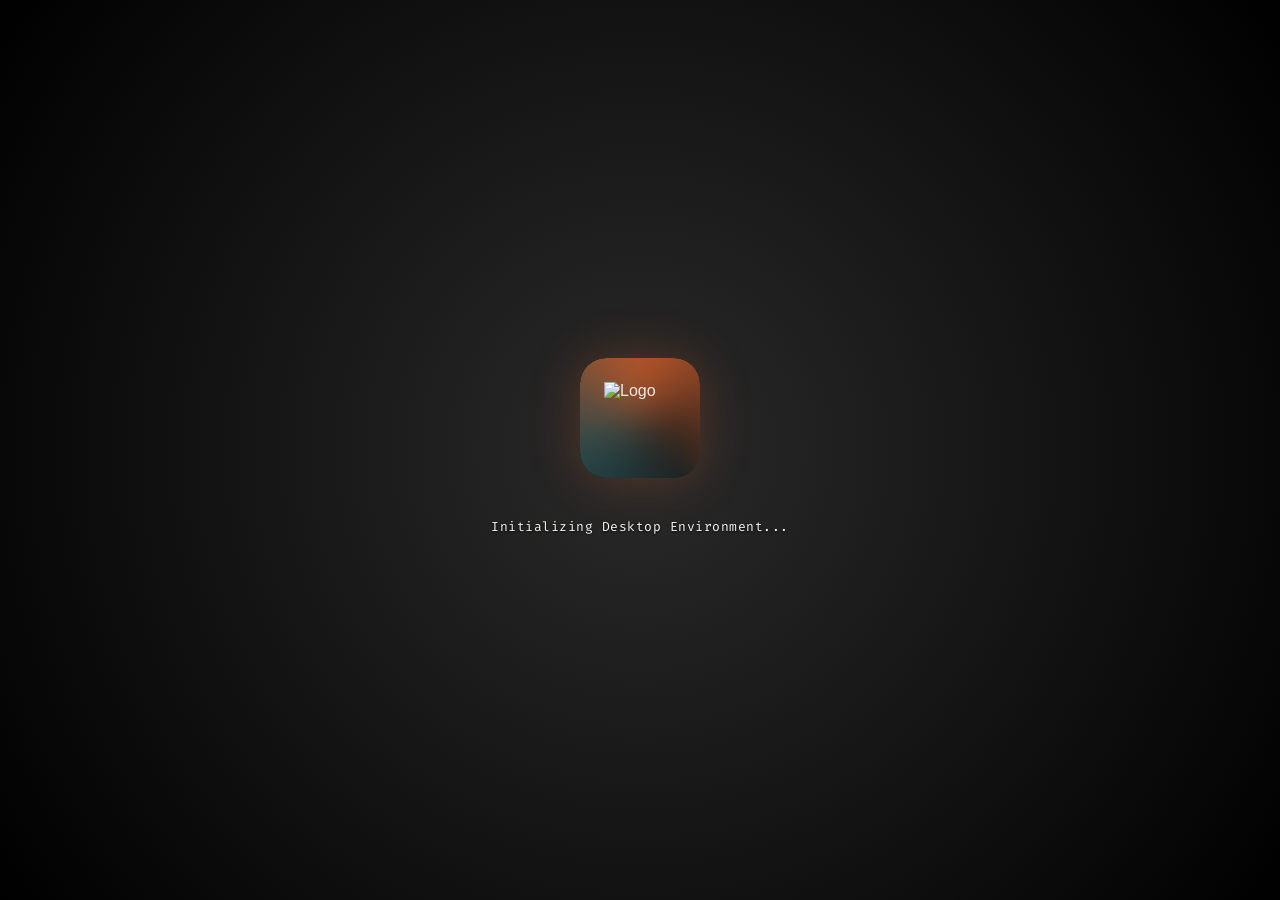
==== index.html @ 6ff17cf0 "Link all portfolio skills to Google searches" ====
<!DOCTYPE html>
<html lang="en">

<head>
  <meta charset="UTF-8" />
  <meta name="viewport" content="width=device-width, initial-scale=1.0" />
  <title>Anand Mohankumar - Portfolio</title>

  <link rel="icon" href="Favicon.png" type="image/png">

  <link rel="preconnect" href="https://fonts.googleapis.com">
  <link rel="preconnect" href="https://fonts.gstatic.com" crossorigin>
  <link href="https://fonts.googleapis.com/css2?family=Google+Sans:ital,wght@0,400;0,500;0,600;0,700;1,400&family=Fira+Code:wght@400&display=swap"
    rel="stylesheet">

  <link rel="stylesheet" href="styles.css?v=3603fc0bb992">
</head>

<body>
  <canvas id="webgl-bg"></canvas>
  <canvas id="career-bg"></canvas>
  <div class="boot-screen" id="bootScreen">
    <div class="boot-logo">
      <div class="boot-logo-inner">
        <img src="https://raw.githubusercontent.com/Anand-Mohankumar/Anand-Mohankumar/main/App%20Logo.png" alt="Logo" fetchpriority="high">
      </div>
    </div>
    <div class="loading-container">
      <div class="boot-text" id="bootText">
      </div>
    </div>
  </div>

  <div class="desktop">
    
    <div class="desktop-clock-widget" id="desktopClock">
      <div class="clock-time" id="clockTime">05:05</div>
      <div class="clock-ampm" id="clockAmPm">AM</div>
      <div class="clock-date" id="clockDate">Friday, July 31</div>
    </div>

    <div class="main-content">
      <div class="topbar">
        <div class="topbar-left">
          <div class="app-logo">
            <img src="https://raw.githubusercontent.com/Anand-Mohankumar/Anand-Mohankumar/main/App%20Logo.png"
              alt="Logo">
          </div>
          <div class="nav-tabs">
            <div class="nav-tab active" data-tab="home">
              <svg width="14" height="14" viewBox="0 0 24 24" fill="none" stroke="currentColor" stroke-width="2">
                <path d="M3 9l9-7 9 7v11a2 2 0 0 1-2 2H5a2 2 0 0 1-2-2z" />
              </svg>
            </div>
          </div>
          <div class="tabs-overflow-indicator" id="tabsOverflowIndicatorLeft" title="Scroll Left">
            <svg width="16" height="16" viewBox="0 0 24 24" fill="none" stroke="currentColor" stroke-width="2"
              stroke-linecap="round" stroke-linejoin="round">
              <polyline points="15 18 9 12 15 6"></polyline>
            </svg>
          </div>
          <div class="open-windows-tabs" id="openWindowsTabs"></div>
          <div class="tabs-overflow-indicator" id="tabsOverflowIndicator" title="More windows available">
            <svg width="16" height="16" viewBox="0 0 24 24" fill="none" stroke="currentColor" stroke-width="2"
              stroke-linecap="round" stroke-linejoin="round">
              <polyline points="9 18 15 12 9 6"></polyline>
            </svg>
          </div>
        </div>
        <div class="topbar-right system-icons">
          <!-- Wifi Icon (Lower Signal) -->
          <svg width="16" height="16" viewBox="0 0 24 24" fill="none" stroke="currentColor" stroke-width="2" stroke-linecap="round" stroke-linejoin="round">
            <path d="M5 12.55a11 11 0 0 1 14.08 0"></path>
            <!-- Dim outer arc for lower signal -->
            <path d="M1.42 9a16 16 0 0 1 21.16 0" stroke-opacity="0.3"></path>
            <path d="M8.53 16.11a6 6 0 0 1 6.95 0"></path>
            <line x1="12" y1="20" x2="12.01" y2="20"></line>
          </svg>
          <!-- Bluetooth Icon (Greyed Out) -->
          <svg width="13" height="13" viewBox="0 0 24 24" fill="none" stroke="currentColor" stroke-width="2" stroke-linecap="round" stroke-linejoin="round" style="opacity: 0.4;">
            <polyline points="6.5 6.5 17.5 17.5 12 23 12 1 17.5 6.5 6.5 17.5"></polyline>
          </svg>
          <!-- Volume Icon -->
          <svg width="16" height="16" viewBox="0 0 24 24" fill="none" stroke="currentColor" stroke-width="2" stroke-linecap="round" stroke-linejoin="round">
            <polygon points="11 5 6 9 2 9 2 15 6 15 11 19 11 5"></polygon>
            <path d="M15.54 8.46a5 5 0 0 1 0 7.07"></path>
            <path d="M19.07 4.93a10 10 0 0 1 0 14.14"></path>
          </svg>
          <!-- Battery Icon -->
          <svg width="16" height="16" viewBox="0 0 24 24" fill="none" stroke="currentColor" stroke-width="2" stroke-linecap="round" stroke-linejoin="round">
            <rect x="2" y="6" width="18" height="12" rx="2" ry="2"></rect>
            <line x1="23" y1="11" x2="23" y2="13"></line>
            <!-- Internal fill representing charge level -->
            <rect x="4" y="8" width="12" height="8" rx="1" fill="currentColor" stroke="none"></rect>
          </svg>
        </div>
      </div>

      <div class="content-area">
        <div class="window-card mobile-active" id="homeCard" style="display: none;">
          <div class="card-header">
            <div class="card-title">Home</div>
            <div class="card-controls">
              <button type="button" class="control-btn btn-minimize" title="Minimize">
                <svg width="10" height="2" viewBox="0 0 10 2" fill="none">
                  <rect width="10" height="2" rx="1" fill="currentColor" />
                </svg>
              </button>
              <button type="button" class="control-btn btn-maximize" title="Maximize">
                <svg width="10" height="10" viewBox="0 0 10 10" fill="none">
                  <rect x="0.5" y="0.5" width="9" height="9" rx="1.5" stroke="currentColor" stroke-width="1.5" />
                </svg>
              </button>
              <button type="button" class="control-btn btn-close" title="Close">
                <svg width="10" height="10" viewBox="0 0 10 10" fill="none">
                  <path d="M1 1L9 9M9 1L1 9" stroke="currentColor" stroke-width="1.5" stroke-linecap="round" />
                </svg>
              </button>
            </div>
          </div>
          <div class="card-content profile-section">
            <div class="profile-avatar">
              <div class="profile-avatar-frame">
                <!-- Interactive character (paper-cut portrait, layers in assets/avatar/). Layers share one
                     1254px canvas: head + SVG eyes, hair, shirt. Driven by initProfileCharacter() in
                     script.js; layout in styles.css (.avatar-*). The canvas is oversized inside the
                     circle so the face fills the frame. -->
                <div class="avatar-character" id="profileCharacter" role="img"
                  aria-label="Anand Mohankumar, illustrated portrait that follows the cursor">
                  <div class="avatar-stage" aria-hidden="true">
                    <div class="av-layer av-head">
                      <img src="assets/avatar/head-400.png" alt="" width="400" height="400" draggable="false" decoding="async" loading="lazy">
                      <!-- Eyes overlay: pupils translate for gaze, lids translate down to blink -->
                      <svg xmlns="http://www.w3.org/2000/svg" viewBox="0 0 1254 1254" class="av-eyes" aria-hidden="true">
                        <defs>
                          <path id="av-eyeL" d="M424 531 Q484 446 544 519 Q490 596 424 531 Z"/>
                          <path id="av-eyeR" d="M632 526 Q696 432 760 510 Q702 586 632 526 Z"/>
                          <clipPath id="av-clipL"><use href="#av-eyeL"/></clipPath>
                          <clipPath id="av-clipR"><use href="#av-eyeR"/></clipPath>
                        </defs>
                        <g class="av-eye">
                          <use href="#av-eyeL" class="av-sclera"/>
                          <g clip-path="url(#av-clipL)">
                            <g class="av-pupil">
                              <circle class="av-iris" cx="487" cy="527" r="29"/>
                              <circle class="av-pupil-dot" cx="487" cy="527" r="13"/>
                              <circle class="av-shine" cx="477" cy="517" r="5"/>
                            </g>
                            <g class="av-lid" data-h="84">
                              <path d="M400 392 H570 V470 Q486 494 400 470 Z"/>
                              <path class="av-lidline" d="M424 446 Q486 468 548 446"/>
                            </g>
                          </g>
                          <path class="av-lash" d="M430 528 Q484 452 540 517"/>
                        </g>
                        <g class="av-eye">
                          <use href="#av-eyeR" class="av-sclera"/>
                          <g clip-path="url(#av-clipR)">
                            <g class="av-pupil">
                              <circle class="av-iris" cx="700" cy="517" r="29"/>
                              <circle class="av-pupil-dot" cx="700" cy="517" r="13"/>
                              <circle class="av-shine" cx="690" cy="507" r="5"/>
                            </g>
                            <g class="av-lid" data-h="84">
                              <path d="M610 382 H790 V460 Q698 484 610 460 Z"/>
                              <path class="av-lidline" d="M636 436 Q698 458 764 436"/>
                            </g>
                          </g>
                          <path class="av-lash" d="M638 523 Q696 438 755 510"/>
                        </g>
                      </svg>
                    </div>
                    <div class="av-layer av-hair">
                      <img src="assets/avatar/hair-400.png" alt="" width="400" height="400" draggable="false" decoding="async" loading="lazy">
                    </div>
                    <div class="av-layer av-body">
                      <img src="assets/avatar/body-400.png" alt="" width="400" height="400" draggable="false" decoding="async" loading="lazy">
                    </div>
                  </div>
                </div>
              </div>
            </div>
            <div class="icon-group">
              <a href="mailto:anand.mohankumar@outlook.com" class="icon-circle glowing-btn hover-btn" target="_blank"
                rel="noopener noreferrer" style="--btn-glow-color: #C45A2A;" title="Email">
                <span class="inner-bg"></span>
                <span class="inner"></span>
                <span class="btn-text">
                  <svg width="12" height="12" viewBox="0 0 24 24" fill="currentColor">
                    <path
                      d="M0 3v18h24v-18h-24zm6.623 7.929l-4.623 5.712v-9.458l4.623 3.746zm-4.141-5.929h19.035l-9.517 7.713-9.518-7.713zm5.694 7.188l3.824 3.099 3.83-3.104 5.612 6.817h-18.779l5.513-6.812zm9.208-1.264l4.616-3.741v9.348l-4.616-5.607z" />
                  </svg>
                </span>
              </a>
              <a href="https://linkedin.com/in/anandmohankumar" class="icon-circle glowing-btn hover-btn"
                target="_blank" rel="noopener noreferrer" style="--btn-glow-color: #1F4F55;" title="LinkedIn">
                <span class="inner-bg"></span>
                <span class="inner"></span>
                <span class="btn-text">
                  <svg width="12" height="12" viewBox="0 0 24 24" fill="currentColor">
                    <path
                      d="M19 0h-14c-2.761 0-5 2.239-5 5v14c0 2.761 2.239 5 5 5h14c2.762 0 5-2.239 5-5v-14c0-2.761-2.238-5-5-5zm-11 19h-3v-11h3v11zm-1.5-12.268c-.966 0-1.75-.79-1.75-1.764s.784-1.764 1.75-1.764 1.75.79 1.75 1.764-.783 1.764-1.75 1.764zm13.5 12.268h-3v-5.604c0-3.368-4-3.113-4 0v5.604h-3v-11h3v1.765c1.396-2.586 7-2.777 7 2.476v6.759z" />
                  </svg>
                </span>
              </a>
              <a href="https://github.com/Anand-Mohankumar" class="icon-circle glowing-btn hover-btn" target="_blank"
                rel="noopener noreferrer" style="--btn-glow-color: #818a8f;" title="GitHub">
                <span class="inner-bg"></span>
                <span class="inner"></span>
                <span class="btn-text">
                  <svg width="12" height="12" viewBox="0 0 24 24" fill="currentColor">
                    <path
                      d="M12 0c-6.626 0-12 5.373-12 12 0 5.302 3.438 9.8 8.207 11.387.599.111.793-.261.793-.577v-2.234c-3.338.726-4.033-1.416-4.033-1.416-.546-1.387-1.333-1.756-1.333-1.756-1.089-.745.083-.729.083-.729 1.205.084 1.839 1.237 1.839 1.237 1.07 1.834 2.807 1.304 3.492.997.107-.775.418-1.305.762-1.604-2.665-.305-5.467-1.334-5.467-5.931 0-1.311.469-2.381 1.236-3.221-.124-.303-.535-1.524.117-3.176 0 0 1.008-.322 3.301 1.23.957-.266 1.983-.399 3.003-.404 1.02.005 2.047.138 3.006.404 2.291-1.552 3.297-1.23 3.297-1.23.653 1.653.242 2.874.118 3.176.77.84 1.235 1.911 1.235 3.221 0 4.609-2.807 5.624-5.479 5.921.43.372.823 1.102.823 2.222v3.293c0 .319.192.694.801.576 4.765-1.589 8.199-6.086 8.199-11.386 0-6.627-5.373-12-12-12z" />
                  </svg>
                </span>
              </a>
            </div>

            <div class="profile-name">Anand Mohankumar</div>
            <div class="profile-subtitle">RFx & AI Enablement Specialist</div>

            <div style="margin-bottom: 8px; display: flex; justify-content: center;">
              <a href="https://github.com/Anand-Mohankumar/Anand-Mohankumar/blob/main/Resume.pdf?raw=true"
                class="social-btn glowing-btn hover-btn" target="_blank" rel="noopener noreferrer"
                style="--btn-glow-color: #e62020; width: fit-content; padding: 9px 14px; font-size: 9.5px;">
                <span class="inner-bg"></span>
                <span class="inner"></span>
                <span class="btn-text">
                  <svg width="12" height="12" viewBox="0 0 24 24" fill="currentColor">
                    <path
                      d="M14 2H6c-1.1 0-1.99.9-1.99 2L4 20c0 1.1.89 2 1.99 2H18c1.1 0 2-.9 2-2V8l-6-6zm2 16H8v-2h8v2zm0-4H8v-2h8v2zm-3-5V3.5L18.5 9H13z" />
                  </svg>
                  Download Resume
                </span>
              </a>
            </div>
            <div class="profile-description">
              I work at the intersection of GRC, Customer Assurance, Security Operations, and Artificial Intelligence. My current work in Revenue Operations focuses on Customer Due Diligence, Security, Compliance and AI Enablement.
            </div>
            <div class="profile-description">
              Before moving fully into Revenue Operations, I worked in Information Security on SOC-aligned activities
              including phishing investigation, email forensics, EDR/XDR alert review, incident response support,
              incident reporting, security ratings remediation, and external attack surface coordination.
            </div>
            <div class="profile-description">
              I also support AI adoption and workflow automation within Revenue Operations — helping teams use AI
              tools, prompts, agents, and automation patterns to reduce repetitive work and improve assurance
              workflows.
            </div>
          </div>
        </div>

        <div class="window-card" id="projectsCard" style="display: none;">
          <div class="card-header">
            <div class="card-title">Projects</div>
            <div class="card-controls">
              <button type="button" class="control-btn btn-minimize" title="Minimize">
                <svg width="10" height="2" viewBox="0 0 10 2" fill="none">
                  <rect width="10" height="2" rx="1" fill="currentColor" />
                </svg>
              </button>
              <button type="button" class="control-btn btn-maximize" title="Maximize">
                <svg width="10" height="10" viewBox="0 0 10 10" fill="none">
                  <rect x="0.5" y="0.5" width="9" height="9" rx="1.5" stroke="currentColor" stroke-width="1.5" />
                </svg>
              </button>
              <button type="button" class="control-btn btn-close" title="Close">
                <svg width="10" height="10" viewBox="0 0 10 10" fill="none">
                  <path d="M1 1L9 9M9 1L1 9" stroke="currentColor" stroke-width="1.5" stroke-linecap="round" />
                </svg>
              </button>
            </div>
          </div>
          <div class="card-content">
            <div class="project-grid">
              <div class="project-item"
                onclick="window.open('https://www.credly.com/users/anandmohankumar/badges', '_blank')">
                <div class="project-icon">🏅</div>
                <div class="project-title">Certifications.html</div>
              </div>
              <div class="project-item" onclick="showView('resources')">
                <div class="project-icon">📚</div>
                <div class="project-title">Resources &<br>Knowledgebase</div>
              </div>
            </div>
          </div>
        </div>

        <div class="window-card" id="terminalCard" style="display: none;">
          <div class="card-header">
            <div class="card-title">Terminal</div>
            <div class="card-controls">
              <button type="button" class="control-btn btn-minimize" title="Minimize">
                <svg width="10" height="2" viewBox="0 0 10 2" fill="none">
                  <rect width="10" height="2" rx="1" fill="currentColor" />
                </svg>
              </button>
              <button type="button" class="control-btn btn-maximize" title="Maximize">
                <svg width="10" height="10" viewBox="0 0 10 10" fill="none">
                  <rect x="0.5" y="0.5" width="9" height="9" rx="1.5" stroke="currentColor" stroke-width="1.5" />
                </svg>
              </button>
              <button type="button" class="control-btn btn-close" title="Close">
                <svg width="10" height="10" viewBox="0 0 10 10" fill="none">
                  <path d="M1 1L9 9M9 1L1 9" stroke="currentColor" stroke-width="1.5" stroke-linecap="round" />
                </svg>
              </button>
            </div>
          </div>
          <div class="card-content">
            <div class="terminal-content" id="terminalOutput">
              <div class="terminal-line"><span class="terminal-prompt">anand@cyberamo:~$</span> whoami</div>
              <div class="terminal-line">RFx & AI Enablement Specialist | Customer Assurance | Security Operations Background</div>
              <div class="terminal-line"><span class="terminal-prompt">anand@cyberamo:~$</span> cat experience.txt</div>
              <div class="terminal-line">└─ Revenue Operations Specialist - RFx & AI Enablement</div>
              <div class="terminal-line">&nbsp;&nbsp;&nbsp;└─ Artificial Intelligence (AI), Agentic Workflows, MCP, Context Engineering, Vibe coding</div>
              <div class="terminal-line">└─ Revenue Operations Analyst</div>
              <div class="terminal-line">&nbsp;&nbsp;&nbsp;└─ RFx, Due Diligence, Regulatory Compliance, GRC</div>
              <div class="terminal-line">└─ Associate Engineer - Information Security - EQS Group</div>
              <div class="terminal-line">&nbsp;&nbsp;&nbsp;└─ 3+ years in SOC-aligned Security Operations</div>
              <div class="terminal-line">└─ Current focus: security questionnaires, customer due diligence, Trust Center workflows, LoopIO, SME coordination, and AI enablement</div>
              <div class="terminal-line"><span class="terminal-prompt">anand@cyberamo:~$</span> ls -la certifications/
              </div>
              <div class="terminal-line">├── ISC2 Certified in Cybersecurity (CC)</div>
              <div class="terminal-line">├── Cyber Threat Hunting Level 1</div>
              <div class="terminal-line">├── SOC Analyst Level 1</div>
              <div class="terminal-line">└── CCNA Routing & Switching</div>
              <div class="terminal-line"><span class="terminal-prompt">anand@cyberamo:~$</span> echo $INTERESTS</div>
              <div class="terminal-line">CTF | OSINT | Autonomous Agents</div>
              <div class="terminal-line" id="terminalInputLine">
                <span class="terminal-prompt">anand@cyberamo:~$</span>
                <input type="text" id="termInput" autocomplete="off" spellcheck="false" autofocus>
                <span class="terminal-cursor"></span>
              </div>
            </div>
          </div>
        </div>

        <div class="window-card" id="resourcesCard" style="display: none;">
          <div class="card-header">
            <div class="card-title">Resources and Knowledgebase</div>
            <div class="card-controls">
              <button type="button" class="control-btn btn-minimize" title="Minimize">
                <svg width="10" height="2" viewBox="0 0 10 2" fill="none">
                  <rect width="10" height="2" rx="1" fill="currentColor" />
                </svg>
              </button>
              <button type="button" class="control-btn btn-maximize" title="Maximize">
                <svg width="10" height="10" viewBox="0 0 10 10" fill="none">
                  <rect x="0.5" y="0.5" width="9" height="9" rx="1.5" stroke="currentColor" stroke-width="1.5" />
                </svg>
              </button>
              <button type="button" class="control-btn btn-close" title="Close">
                <svg width="10" height="10" viewBox="0 0 10 10" fill="none">
                  <path d="M1 1L9 9M9 1L1 9" stroke="currentColor" stroke-width="1.5" stroke-linecap="round" />
                </svg>
              </button>
            </div>
          </div>
          <div class="card-content">

            <div class="resource-hero-grid">
              <div class="resource-hero-card" onclick="showView('labs')">
                <div class="res-icon">🔬</div>
                <div class="res-title">Labs, Research & CTF</div>
                <div class="res-desc">
                  Explore Homelab setup guides, research reports, CTF walkthroughs, and curated educational resources.
                </div>
              </div>

              <div class="resource-hero-card" onclick="showView('ai')">
                <div class="res-icon">🧠</div>
                <div class="res-title">AI & Automation</div>
                <div class="res-desc">
                  Leverage agentic workflows and optimized prompts to automate tasks and enhance efficiency.
                </div>
              </div>

              <div class="resource-hero-card" onclick="showView('infographics')">
                <div class="res-icon">📊</div>
                <div class="res-title">Infographics</div>
                <div class="res-desc">
                  Simplify complex concepts into easy-to-understand visual graphics.
                </div>
              </div>
            </div>

            <div class="section-header">Latest Articles</div>

            <div class="article-list">
              <div class="article-item"
                onclick="window.open('https://cyberamo.work/labs-research-and-ctf/Labs/n8nZeroclaw/', '_blank')">
                <div class="art-thumb">🤖</div>
                <div class="art-info">
                  <div class="art-title">GCP n8n Deployment Guide</div>
                  <div class="art-meta">Nov 12, 2025 • labs-research-and-ctf/Labs/n8nZeroclaw</div>
                </div>
                <div class="art-arrow">→</div>
              </div>

              <div class="article-item"
                onclick="window.open('https://cyberamo.work/labs-research-and-ctf/lecture-notes/linux-fundamentals/', '_blank')">
                <div class="art-thumb">🐧</div>
                <div class="art-info">
                  <div class="art-title">Linux Fundamentals</div>
                  <div class="art-meta">Mar 03, 2023 • labs-research-and-ctf/lecture-notes/linux-fundamentals</div>
                </div>
                <div class="art-arrow">→</div>
              </div>

              <div class="article-item"
                onclick="window.open('https://cyberamo.work/labs-research-and-ctf/lecture-notes/networking-fundamentals/', '_blank')">
                <div class="art-thumb">📄</div>
                <div class="art-info">
                  <div class="art-title">Networking Fundamentals</div>
                  <div class="art-meta">Feb 14, 2023 • labs-research-and-ctf/lecture-notes/networking-fundamentals</div>
                </div>
                <div class="art-arrow">→</div>
              </div>

            </div>
          </div>
        </div>

        <div class="window-card" id="labsCard" style="display: none;">
          <div class="card-header">
            <div class="card-title">Labs, Research & CTF</div>
            <div class="card-controls">
              <button type="button" class="control-btn btn-minimize" title="Minimize">
                <svg width="10" height="2" viewBox="0 0 10 2" fill="none">
                  <rect width="10" height="2" rx="1" fill="currentColor" />
                </svg>
              </button>
              <button type="button" class="control-btn btn-maximize" title="Maximize">
                <svg width="10" height="10" viewBox="0 0 10 10" fill="none">
                  <rect x="0.5" y="0.5" width="9" height="9" rx="1.5" stroke="currentColor" stroke-width="1.5" />
                </svg>
              </button>
              <button type="button" class="control-btn btn-close" title="Close">
                <svg width="10" height="10" viewBox="0 0 10 10" fill="none">
                  <path d="M1 1L9 9M9 1L1 9" stroke="currentColor" stroke-width="1.5" stroke-linecap="round" />
                </svg>
              </button>
            </div>
          </div>
          <div class="card-content">
            <div class="resource-hero-grid">
              <div class="resource-hero-card" onclick="showView('labsContent')">
                <div class="res-icon">🧪</div>
                <div class="res-title">Labs</div>
                <div class="res-desc">
                  Hands-on technical learning
                </div>
              </div>

              <div class="resource-hero-card" onclick="glassDialog({ title: 'Coming Soon', message: 'The CTF section is under construction. Check back soon!' })">
                <div class="res-icon">🚩</div>
                <div class="res-title">CTF</div>
                <div class="res-desc">
                  Capture The Flag writeups and challenges.
                </div>
              </div>

              <div class="resource-hero-card" onclick="showView('lectureNotes')">
                <div class="res-icon">📓</div>
                <div class="res-title">Lecture Notes</div>
                <div class="res-desc">
                  Academic notes and research documentation.
                </div>
              </div>
            </div>

            <div class="section-header">Latest Articles</div>

            <div class="article-list">
              <div class="article-item"
                onclick="window.open('https://cyberamo.work/labs-research-and-ctf/Labs/n8nZeroclaw/', '_blank')">
                <div class="art-thumb">🤖</div>
                <div class="art-info">
                  <div class="art-title">GCP n8n Deployment Guide</div>
                  <div class="art-meta">Nov 12, 2025 • labs-research-and-ctf/Labs/n8nZeroclaw</div>
                </div>
                <div class="art-arrow">→</div>
              </div>
              <div class="article-item"
                onclick="window.open('https://cyberamo.work/labs-research-and-ctf/lecture-notes/linux-fundamentals/', '_blank')">
                <div class="art-thumb">🐧</div>
                <div class="art-info">
                  <div class="art-title">Linux Fundamentals</div>
                  <div class="art-meta">Mar 03, 2023 • labs-research-and-ctf/lecture-notes/linux-fundamentals</div>
                </div>
                <div class="art-arrow">→</div>
              </div>

              <div class="article-item"
                onclick="window.open('https://cyberamo.work/labs-research-and-ctf/lecture-notes/networking-fundamentals/', '_blank')">
                <div class="art-thumb">📄</div>
                <div class="art-info">
                  <div class="art-title">Networking Fundamentals</div>
                  <div class="art-meta">Feb 14, 2023 • labs-research-and-ctf/lecture-notes/networking-fundamentals</div>
                </div>
                <div class="art-arrow">→</div>
              </div>
            </div>
          </div>
        </div>

        <div class="window-card" id="labsContentCard" style="display: none;">
          <div class="card-header">
            <div class="card-title">Labs</div>
            <div class="card-controls">
              <button type="button" class="control-btn btn-minimize" title="Minimize">
                <svg width="10" height="2" viewBox="0 0 10 2" fill="none">
                  <rect width="10" height="2" rx="1" fill="currentColor" />
                </svg>
              </button>
              <button type="button" class="control-btn btn-maximize" title="Maximize">
                <svg width="10" height="10" viewBox="0 0 10 10" fill="none">
                  <rect x="0.5" y="0.5" width="9" height="9" rx="1.5" stroke="currentColor" stroke-width="1.5" />
                </svg>
              </button>
              <button type="button" class="control-btn btn-close" title="Close">
                <svg width="10" height="10" viewBox="0 0 10 10" fill="none">
                  <path d="M1 1L9 9M9 1L1 9" stroke="currentColor" stroke-width="1.5" stroke-linecap="round" />
                </svg>
              </button>
            </div>
          </div>
          <div class="card-content">
            <div class="resource-hero-grid" style="grid-template-columns: repeat(2, 1fr);">
              <div class="resource-hero-card"
                onclick="window.open('https://cyberamo.work/labs-research-and-ctf/Labs/n8nZeroclaw/', '_blank')">
                <div class="res-icon">🤖</div>
                <div class="res-title">GCP n8n Deployment Guide</div>
                <div class="res-desc">
                  A comprehensive guide to deploying n8n on Google Cloud Platform.
                </div>
              </div>
            </div>

            <div class="section-header">Latest Articles</div>

            <div class="article-list">
              <div class="article-item"
                onclick="window.open('https://cyberamo.work/labs-research-and-ctf/Labs/n8nZeroclaw/', '_blank')">
                <div class="art-thumb">🤖</div>
                <div class="art-info">
                  <div class="art-title">GCP n8n Deployment Guide</div>
                  <div class="art-meta">Nov 12, 2025 • labs-research-and-ctf/Labs/n8nZeroclaw</div>
                </div>
                <div class="art-arrow">→</div>
              </div>
              <div class="article-item"
                onclick="window.open('https://cyberamo.work/labs-research-and-ctf/lecture-notes/linux-fundamentals/', '_blank')">
                <div class="art-thumb">🐧</div>
                <div class="art-info">
                  <div class="art-title">Linux Fundamentals</div>
                  <div class="art-meta">Mar 03, 2023 • labs-research-and-ctf/lecture-notes/linux-fundamentals</div>
                </div>
                <div class="art-arrow">→</div>
              </div>

              <div class="article-item"
                onclick="window.open('https://cyberamo.work/labs-research-and-ctf/lecture-notes/networking-fundamentals/', '_blank')">
                <div class="art-thumb">📄</div>
                <div class="art-info">
                  <div class="art-title">Networking Fundamentals</div>
                  <div class="art-meta">Feb 14, 2023 • labs-research-and-ctf/lecture-notes/networking-fundamentals</div>
                </div>
                <div class="art-arrow">→</div>
              </div>
            </div>
          </div>
        </div>

        <div class="window-card" id="lectureNotesCard" style="display: none;">
          <div class="card-header">
            <div class="card-title">Lecture Notes</div>
            <div class="card-controls">
              <button type="button" class="control-btn btn-minimize" title="Minimize">
                <svg width="10" height="2" viewBox="0 0 10 2" fill="none">
                  <rect width="10" height="2" rx="1" fill="currentColor" />
                </svg>
              </button>
              <button type="button" class="control-btn btn-maximize" title="Maximize">
                <svg width="10" height="10" viewBox="0 0 10 10" fill="none">
                  <rect x="0.5" y="0.5" width="9" height="9" rx="1.5" stroke="currentColor" stroke-width="1.5" />
                </svg>
              </button>
              <button type="button" class="control-btn btn-close" title="Close">
                <svg width="10" height="10" viewBox="0 0 10 10" fill="none">
                  <path d="M1 1L9 9M9 1L1 9" stroke="currentColor" stroke-width="1.5" stroke-linecap="round" />
                </svg>
              </button>
            </div>
          </div>
          <div class="card-content">
            <div class="resource-hero-grid" style="grid-template-columns: repeat(2, 1fr);">
              <div class="resource-hero-card"
                onclick="window.open('https://cyberamo.work/labs-research-and-ctf/lecture-notes/networking-fundamentals/', '_blank')">
                <div class="res-icon">📡</div>
                <div class="res-title">Networking Fundamentals</div>
                <div class="res-desc">
                  Core concepts of computer networking and protocols.
                </div>
              </div>

              <div class="resource-hero-card"
                onclick="window.open('https://cyberamo.work/labs-research-and-ctf/lecture-notes/linux-fundamentals/', '_blank')">
                <div class="res-icon">🐧</div>
                <div class="res-title">Linux Fundamentals</div>
                <div class="res-desc">
                  Essential Linux command line and system administration.
                </div>
              </div>
            </div>

            <div class="section-header">Latest Articles</div>

            <div class="article-list">
              <div class="article-item"
                onclick="window.open('https://cyberamo.work/labs-research-and-ctf/Labs/n8nZeroclaw/', '_blank')">
                <div class="art-thumb">🤖</div>
                <div class="art-info">
                  <div class="art-title">GCP n8n Deployment Guide</div>
                  <div class="art-meta">Nov 12, 2025 • labs-research-and-ctf/Labs/n8nZeroclaw</div>
                </div>
                <div class="art-arrow">→</div>
              </div>
              <div class="article-item"
                onclick="window.open('https://cyberamo.work/labs-research-and-ctf/lecture-notes/linux-fundamentals/', '_blank')">
                <div class="art-thumb">🐧</div>
                <div class="art-info">
                  <div class="art-title">Linux Fundamentals</div>
                  <div class="art-meta">Mar 03, 2023 • labs-research-and-ctf/lecture-notes/linux-fundamentals</div>
                </div>
                <div class="art-arrow">→</div>
              </div>

              <div class="article-item"
                onclick="window.open('https://cyberamo.work/labs-research-and-ctf/lecture-notes/networking-fundamentals/', '_blank')">
                <div class="art-thumb">📄</div>
                <div class="art-info">
                  <div class="art-title">Networking Fundamentals</div>
                  <div class="art-meta">Feb 14, 2023 • labs-research-and-ctf/lecture-notes/networking-fundamentals</div>
                </div>
                <div class="art-arrow">→</div>
              </div>
            </div>
          </div>
        </div>

        <div class="window-card" id="aiCard" style="display: none;">
          <div class="card-header">
            <div class="card-title">AI & Automation</div>
            <div class="card-controls">
              <button type="button" class="control-btn btn-minimize" title="Minimize">
                <svg width="10" height="2" viewBox="0 0 10 2" fill="none">
                  <rect width="10" height="2" rx="1" fill="currentColor" />
                </svg>
              </button>
              <button type="button" class="control-btn btn-maximize" title="Maximize">
                <svg width="10" height="10" viewBox="0 0 10 10" fill="none">
                  <rect x="0.5" y="0.5" width="9" height="9" rx="1.5" stroke="currentColor" stroke-width="1.5" />
                </svg>
              </button>
              <button type="button" class="control-btn btn-close" title="Close">
                <svg width="10" height="10" viewBox="0 0 10 10" fill="none">
                  <path d="M1 1L9 9M9 1L1 9" stroke="currentColor" stroke-width="1.5" stroke-linecap="round" />
                </svg>
              </button>
            </div>
          </div>
          <div class="card-content">
            <div class="resource-hero-grid" style="grid-template-columns: repeat(2, 1fr);">
              <div class="resource-hero-card" onclick="glassDialog({ title: 'Coming Soon', message: 'n8n workflows are under construction. Check back soon!' })">
                <div class="res-icon">🤖</div>
                <div class="res-title">N8N Workflows</div>
                <div class="res-desc">
                  Custom N8N workflows
                </div>
              </div>

              <div class="resource-hero-card" onclick="showView('aiPrompts')">
                <div class="res-icon">💬</div>
                <div class="res-title">Prompts</div>
                <div class="res-desc">
                  Prompts created using best practices in AI prompt engineering
                </div>
              </div>
            </div>

            <div class="section-header">Latest Articles</div>

            <div class="article-list">
              <div class="article-item"
                onclick="window.open('https://cyberamo.work/labs-research-and-ctf/Labs/n8nZeroclaw/', '_blank')">
                <div class="art-thumb">🤖</div>
                <div class="art-info">
                  <div class="art-title">GCP n8n Deployment Guide</div>
                  <div class="art-meta">Nov 12, 2025 • labs-research-and-ctf/Labs/n8nZeroclaw</div>
                </div>
                <div class="art-arrow">→</div>
              </div>
              <div class="article-item"
                onclick="window.open('https://cyberamo.work/labs-research-and-ctf/lecture-notes/linux-fundamentals/', '_blank')">
                <div class="art-thumb">🐧</div>
                <div class="art-info">
                  <div class="art-title">Linux Fundamentals</div>
                  <div class="art-meta">Mar 03, 2023 • labs-research-and-ctf/lecture-notes/linux-fundamentals</div>
                </div>
                <div class="art-arrow">→</div>
              </div>

              <div class="article-item"
                onclick="window.open('https://cyberamo.work/labs-research-and-ctf/lecture-notes/networking-fundamentals/', '_blank')">
                <div class="art-thumb">📄</div>
                <div class="art-info">
                  <div class="art-title">Networking Fundamentals</div>
                  <div class="art-meta">Feb 14, 2023 • labs-research-and-ctf/lecture-notes/networking-fundamentals</div>
                </div>
                <div class="art-arrow">→</div>
              </div>
            </div>
          </div>
        </div>

        <div class="window-card" id="aiPromptsCard" style="display: none;">
          <div class="card-header">
            <div class="card-title">Prompts</div>
            <div class="card-controls">
              <button type="button" class="control-btn btn-minimize" title="Minimize">
                <svg width="10" height="2" viewBox="0 0 10 2" fill="none">
                  <rect width="10" height="2" rx="1" fill="currentColor" />
                </svg>
              </button>
              <button type="button" class="control-btn btn-maximize" title="Maximize">
                <svg width="10" height="10" viewBox="0 0 10 10" fill="none">
                  <rect x="0.5" y="0.5" width="9" height="9" rx="1.5" stroke="currentColor" stroke-width="1.5" />
                </svg>
              </button>
              <button type="button" class="control-btn btn-close" title="Close">
                <svg width="10" height="10" viewBox="0 0 10 10" fill="none">
                  <path d="M1 1L9 9M9 1L1 9" stroke="currentColor" stroke-width="1.5" stroke-linecap="round" />
                </svg>
              </button>
            </div>
          </div>
          <div class="card-content">
            <div class="info-banner">
              ℹ️ Select a category to view the prompts inside.
            </div>

            <div class="resource-hero-grid" style="grid-template-columns: repeat(1, 1fr);">
              <div class="resource-hero-card" onclick="showView('aiImageGenPrompts')">
                <div class="res-icon">🖼️</div>
                <div class="res-title">Image Generation Prompts</div>
              </div>
            </div>
          </div>
        </div>

        <div class="window-card" id="aiImageGenPromptsCard" style="display: none;">
          <div class="card-header">
            <div class="card-title">Image Generation Prompts</div>
            <div class="card-controls">
              <button type="button" class="control-btn btn-minimize" title="Minimize">
                <svg width="10" height="2" viewBox="0 0 10 2" fill="none">
                  <rect width="10" height="2" rx="1" fill="currentColor" />
                </svg>
              </button>
              <button type="button" class="control-btn btn-maximize" title="Maximize">
                <svg width="10" height="10" viewBox="0 0 10 10" fill="none">
                  <rect x="0.5" y="0.5" width="9" height="9" rx="1.5" stroke="currentColor" stroke-width="1.5" />
                </svg>
              </button>
              <button type="button" class="control-btn btn-close" title="Close">
                <svg width="10" height="10" viewBox="0 0 10 10" fill="none">
                  <path d="M1 1L9 9M9 1L1 9" stroke="currentColor" stroke-width="1.5" stroke-linecap="round" />
                </svg>
              </button>
            </div>
          </div>
          <div class="card-content">
            <div class="prompt-showcase">
              <div class="prompt-image-container">
                <img src="ai-and-automation/prompts/Image Generation/Ride Stats/After.png" alt="Generated Image" class="prompt-image" width="543" height="724" loading="lazy" decoding="async">
                <div class="prompt-overlay">
                  <div class="prompt-text" id="imgGenPrompt1">Use the provided biker photo as the ONLY human subject. Maintain identity, face, skin tone, hair, riding gear, helmet, gloves, boots, body proportions and pose EXACTLY. Do NOT beautify, stylize, or alter the biker in any way. Combine the biker photo with the provided Whelsafar ride stats screenshot into a single cinematic composition. Read all visible ride data directly from the Wheelsafar screenshot and reproduce the values EXACTLY as shown. Do not modify, reinterpret, approximate, or redesign any numbers, labels, route shapes, icons, or branding elements. The real Wheelsafar stats Ul with the EXACT numbers and formatting from the screenshot must appear clearly embedded onto the 3D ground beneath the biker, naturally integrated into the asphalt perspective. The stats should feel physically painted, illuminated, or projected onto the road surface with realistic depth, reflections, texture interaction, and environmental lighting. Do NOT make the Ul float in the air. Extract the Wheelsafar route map from the screenshot and project it onto the ground in realistic 3D perspective: location Kochi to Trivandrum to Nagercoil to Tirunelveli to Thoothukudi to Dhanushkodi distance 624km average speed 90 bike name Honda CB300R The route must form the main glowing road path beneath and ahead of the biker. The same route must also extend around the biker on the ground, subtly framing the rider composition. The route must feel physically embedded into the asphalt with realistic perspective distortion, edge glow, depth, and light spill. Never make the route holographic or floating. The route glow colour must match the Wheels afar yellow theme exactly - vibrant golden yellow with cinematic contrast Dont change the background or anything from the photo, just embed the stats as instructed..</div>
                  <button class="social-btn glowing-btn hover-btn" onclick="copyPromptText('imgGenPrompt1', this)" style="--btn-glow-color: #C45A2A; width: fit-content; padding: 12px 20px; font-family: inherit; cursor: pointer; border: none; outline: none; background: transparent;">
                    <span class="inner-bg"></span>
                    <span class="inner"></span>
                    <span class="btn-text" style="display: flex; gap: 8px; align-items: center;">
                      <svg width="16" height="16" viewBox="0 0 24 24" fill="none" stroke="currentColor" stroke-width="2"><rect x="9" y="9" width="13" height="13" rx="2" ry="2"></rect><path d="M5 15H4a2 2 0 0 1-2-2V4a2 2 0 0 1 2-2h9a2 2 0 0 1 2 2v1"></path></svg>
                      <span>Copy Prompt</span>
                    </span>
                  </button>
                </div>
              </div>
            </div>
          </div>
        </div>

        <div class="window-card" id="infographicsCard" style="display: none;">
          <div class="card-header">
            <div class="card-title">Infographics</div>
            <div class="card-controls">
              <button type="button" class="control-btn btn-minimize" title="Minimize">
                <svg width="10" height="2" viewBox="0 0 10 2" fill="none">
                  <rect width="10" height="2" rx="1" fill="currentColor" />
                </svg>
              </button>
              <button type="button" class="control-btn btn-maximize" title="Maximize">
                <svg width="10" height="10" viewBox="0 0 10 10" fill="none">
                  <rect x="0.5" y="0.5" width="9" height="9" rx="1.5" stroke="currentColor" stroke-width="1.5" />
                </svg>
              </button>
              <button type="button" class="control-btn btn-close" title="Close">
                <svg width="10" height="10" viewBox="0 0 10 10" fill="none">
                  <path d="M1 1L9 9M9 1L1 9" stroke="currentColor" stroke-width="1.5" stroke-linecap="round" />
                </svg>
              </button>
            </div>
          </div>
          <div class="card-content">

            <div class="info-banner">
              ℹ️ Select a folder to view the infographics inside.
            </div>

            <div class="resource-hero-grid" style="grid-template-columns: repeat(1, 1fr);">
              <div class="resource-hero-card" onclick="showView('aiInfographics')">
                <div class="res-icon">📂</div>
                <div class="res-title">AI</div>
                <div class="res-desc">
                  AI fundamentals, advanced concepts, prompting guides, and roadmaps.
                </div>
              </div>
            </div>

            <div class="section-header">Latest Articles</div>

            <div class="article-list">
              <div class="article-item"
                onclick="window.open('https://cyberamo.work/labs-research-and-ctf/Labs/n8nZeroclaw/', '_blank')">
                <div class="art-thumb">🤖</div>
                <div class="art-info">
                  <div class="art-title">GCP n8n Deployment Guide</div>
                  <div class="art-meta">Nov 12, 2025 • labs-research-and-ctf/Labs/n8nZeroclaw</div>
                </div>
                <div class="art-arrow">→</div>
              </div>
              <div class="article-item"
                onclick="window.open('https://cyberamo.work/labs-research-and-ctf/lecture-notes/linux-fundamentals/', '_blank')">
                <div class="art-thumb">🐧</div>
                <div class="art-info">
                  <div class="art-title">Linux Fundamentals</div>
                  <div class="art-meta">Mar 03, 2023 • labs-research-and-ctf/lecture-notes/linux-fundamentals</div>
                </div>
                <div class="art-arrow">→</div>
              </div>

              <div class="article-item"
                onclick="window.open('https://cyberamo.work/labs-research-and-ctf/lecture-notes/networking-fundamentals/', '_blank')">
                <div class="art-thumb">📄</div>
                <div class="art-info">
                  <div class="art-title">Networking Fundamentals</div>
                  <div class="art-meta">Feb 14, 2023 • labs-research-and-ctf/lecture-notes/networking-fundamentals</div>
                </div>
                <div class="art-arrow">→</div>
              </div>
            </div>
          </div>
        </div>

        <div class="window-card" id="aiInfographicsCard" style="display: none;">
          <div class="card-header">
            <div class="card-title">AI Infographics</div>
            <div class="card-controls">
              <button type="button" class="control-btn btn-minimize" title="Minimize">
                <svg width="10" height="2" viewBox="0 0 10 2" fill="none">
                  <rect width="10" height="2" rx="1" fill="currentColor" />
                </svg>
              </button>
              <button type="button" class="control-btn btn-maximize" title="Maximize">
                <svg width="10" height="10" viewBox="0 0 10 10" fill="none">
                  <rect x="0.5" y="0.5" width="9" height="9" rx="1.5" stroke="currentColor" stroke-width="1.5" />
                </svg>
              </button>
              <button type="button" class="control-btn btn-close" title="Close">
                <svg width="10" height="10" viewBox="0 0 10 10" fill="none">
                  <path d="M1 1L9 9M9 1L1 9" stroke="currentColor" stroke-width="1.5" stroke-linecap="round" />
                </svg>
              </button>
            </div>
          </div>
          <div class="card-content">

            <div class="info-banner">
              ℹ️ Select a folder to view the infographics inside.
            </div>

            <div class="resource-hero-grid" style="grid-template-columns: repeat(3, 1fr);">
              <div class="resource-hero-card" onclick="showView('aiFundamentals')">
                <div class="res-icon">📂</div>
                <div class="res-title">AI Fundamentals</div>
                <div class="res-desc">
                  Core concepts, prompting guides, and beginner overviews.
                </div>
              </div>

              <div class="resource-hero-card" onclick="showView('aiAdvanced')">
                <div class="res-icon">📂</div>
                <div class="res-title">AI Advanced</div>
                <div class="res-desc">
                  RAG architectures, mastery roadmaps, and advanced topics.
                </div>
              </div>

              <div class="resource-hero-card" onclick="showView('aiClaude')">
                <div class="res-icon">📂</div>
                <div class="res-title">Claude</div>
                <div class="res-desc">
                  Claude specific cheatsheets and token usage guides.
                </div>
              </div>
            </div>
          </div>
        </div>

        <div class="window-card" id="aiFundamentalsCard" style="display: none;">
          <div class="card-header">
            <div class="card-title">AI Fundamentals</div>
            <div class="card-controls">
              <button type="button" class="control-btn btn-minimize" title="Minimize">
                <svg width="10" height="2" viewBox="0 0 10 2" fill="none">
                  <rect width="10" height="2" rx="1" fill="currentColor" />
                </svg>
              </button>
              <button type="button" class="control-btn btn-maximize" title="Maximize">
                <svg width="10" height="10" viewBox="0 0 10 10" fill="none">
                  <rect x="0.5" y="0.5" width="9" height="9" rx="1.5" stroke="currentColor" stroke-width="1.5" />
                </svg>
              </button>
              <button type="button" class="control-btn btn-close" title="Close">
                <svg width="10" height="10" viewBox="0 0 10 10" fill="none">
                  <path d="M1 1L9 9M9 1L1 9" stroke="currentColor" stroke-width="1.5" stroke-linecap="round" />
                </svg>
              </button>
            </div>
          </div>
          <div class="card-content">
            <div class="info-banner">
              ℹ️ Tip: Click thumbnail to view full size. Right click and download the original image for use.
            </div>

            <div class="infographic-grid">
              <div class="infographic-item"
                onclick="window.open('https://github.com/Anand-Mohankumar/Portfolio/blob/main/infographics/AI/AI%20Fundamentals/AI%20Core%20concepts.png?raw=true', '_blank')">
                <img src="infographics/thumbnails/AI/AI%20Fundamentals/AI%20Core%20concepts.png" alt="AI Core concepts"
                  class="infographic-thumb" loading="lazy" decoding="async">
                <div class="infographic-caption">AI Core concepts</div>
              </div>

              <div class="infographic-item"
                onclick="window.open('https://github.com/Anand-Mohankumar/Portfolio/blob/main/infographics/AI/AI%20Fundamentals/AI%20model%20selection%20overview.png?raw=true', '_blank')">
                <img src="infographics/thumbnails/AI/AI%20Fundamentals/AI%20model%20selection%20overview.png"
                  alt="AI model selection overview" class="infographic-thumb" loading="lazy" decoding="async">
                <div class="infographic-caption">AI model selection overview</div>
              </div>

              <div class="infographic-item"
                onclick="window.open('https://github.com/Anand-Mohankumar/Portfolio/blob/main/infographics/AI/AI%20Fundamentals/Context%20window%20perspectives.png?raw=true', '_blank')">
                <img src="infographics/thumbnails/AI/AI%20Fundamentals/Context%20window%20perspectives.png" alt="Context window perspectives"
                  class="infographic-thumb" loading="lazy" decoding="async">
                <div class="infographic-caption">Context window perspectives</div>
              </div>

              <div class="infographic-item"
                onclick="window.open('https://github.com/Anand-Mohankumar/Portfolio/blob/main/infographics/AI/AI%20Fundamentals/Expert%20AI%20Prompting%20Guide%20Infographic.png?raw=true', '_blank')">
                <img src="infographics/thumbnails/AI/AI%20Fundamentals/Expert%20AI%20Prompting%20Guide%20Infographic.png"
                  alt="Expert AI Prompting Guide" class="infographic-thumb" loading="lazy" decoding="async">
                <div class="infographic-caption">Expert AI Prompting Guide</div>
              </div>

              <div class="infographic-item"
                onclick="window.open('https://github.com/Anand-Mohankumar/Portfolio/blob/main/infographics/AI/AI%20Fundamentals/Mastering%20AI_%20A%2030-Day%20Guide.png?raw=true', '_blank')">
                <img src="infographics/thumbnails/AI/AI%20Fundamentals/Mastering%20AI_%20A%2030-Day%20Guide.png"
                  alt="Mastering AI: A 30-Day Guide" class="infographic-thumb" loading="lazy" decoding="async">
                <div class="infographic-caption">Mastering AI: A 30-Day Guide</div>
              </div>

              <div class="infographic-item"
                onclick="window.open('https://github.com/Anand-Mohankumar/Portfolio/blob/main/infographics/AI/AI%20Fundamentals/Prompting%20Techniques.png?raw=true', '_blank')">
                <img src="infographics/thumbnails/AI/AI%20Fundamentals/Prompting%20Techniques.png" alt="Prompting Techniques"
                  class="infographic-thumb" loading="lazy" decoding="async">
                <div class="infographic-caption">Prompting Techniques</div>
              </div>
            </div>
          </div>
        </div>

        <div class="window-card" id="aiAdvancedCard" style="display: none;">
          <div class="card-header">
            <div class="card-title">AI Advanced</div>
            <div class="card-controls">
              <button type="button" class="control-btn btn-minimize" title="Minimize">
                <svg width="10" height="2" viewBox="0 0 10 2" fill="none">
                  <rect width="10" height="2" rx="1" fill="currentColor" />
                </svg>
              </button>
              <button type="button" class="control-btn btn-maximize" title="Maximize">
                <svg width="10" height="10" viewBox="0 0 10 10" fill="none">
                  <rect x="0.5" y="0.5" width="9" height="9" rx="1.5" stroke="currentColor" stroke-width="1.5" />
                </svg>
              </button>
              <button type="button" class="control-btn btn-close" title="Close">
                <svg width="10" height="10" viewBox="0 0 10 10" fill="none">
                  <path d="M1 1L9 9M9 1L1 9" stroke="currentColor" stroke-width="1.5" stroke-linecap="round" />
                </svg>
              </button>
            </div>
          </div>
          <div class="card-content">
            <div class="info-banner">
              ℹ️ Tip: Click thumbnail to view full size. Right click and download the original image for use.
            </div>

            <div class="infographic-grid">
              <div class="infographic-item"
                onclick="window.open('https://github.com/Anand-Mohankumar/Portfolio/blob/main/infographics/AI/AI%20Advanced/2025%20AI%20Mastery%20Roadmap%20Infographic.png?raw=true', '_blank')">
                <img src="infographics/thumbnails/AI/AI%20Advanced/2025%20AI%20Mastery%20Roadmap%20Infographic.png"
                  alt="2025 AI Mastery Roadmap Infographic" class="infographic-thumb" loading="lazy" decoding="async">
                <div class="infographic-caption">2025 AI Mastery Roadmap Infographic</div>
              </div>

              <div class="infographic-item"
                onclick="window.open('https://github.com/Anand-Mohankumar/Portfolio/blob/main/infographics/AI/AI%20Advanced/Markdown%20Quick%20Reference.png?raw=true', '_blank')">
                <img src="infographics/thumbnails/AI/AI%20Advanced/Markdown%20Quick%20Reference.png" alt="Markdown Quick Reference" class="infographic-thumb" loading="lazy" decoding="async">
                <div class="infographic-caption">Markdown Quick Reference</div>
              </div>

              <div class="infographic-item"
                onclick="window.open('https://github.com/Anand-Mohankumar/Portfolio/blob/main/infographics/AI/AI%20Advanced/Mastering%20Markdown%20Syntax.png?raw=true', '_blank')">
                <img src="infographics/thumbnails/AI/AI%20Advanced/Mastering%20Markdown%20Syntax.png" alt="Mastering Markdown Syntax" class="infographic-thumb" loading="lazy" decoding="async">
                <div class="infographic-caption">Mastering Markdown Syntax</div>
              </div>

              <div class="infographic-item"
                onclick="window.open('https://github.com/Anand-Mohankumar/Portfolio/blob/main/infographics/AI/AI%20Advanced/MCP%20Explained.png?raw=true', '_blank')">
                <img src="infographics/thumbnails/AI/AI%20Advanced/MCP%20Explained.png" alt="MCP Explained" class="infographic-thumb" loading="lazy" decoding="async">
                <div class="infographic-caption">MCP Explained</div>
              </div>

              <div class="infographic-item"
                onclick="window.open('https://github.com/Anand-Mohankumar/Portfolio/blob/main/infographics/AI/AI%20Advanced/RAG%20explained1.png?raw=true', '_blank')">
                <img src="infographics/thumbnails/AI/AI%20Advanced/RAG%20explained1.png" alt="RAG explained1" class="infographic-thumb" loading="lazy" decoding="async">
                <div class="infographic-caption">RAG explained1</div>
              </div>

              <div class="infographic-item"
                onclick="window.open('https://github.com/Anand-Mohankumar/Portfolio/blob/main/infographics/AI/AI%20Advanced/RAG%20explained2.png?raw=true', '_blank')">
                <img src="infographics/thumbnails/AI/AI%20Advanced/RAG%20explained2.png" alt="RAG explained2" class="infographic-thumb" loading="lazy" decoding="async">
                <div class="infographic-caption">RAG explained2</div>
              </div>
            </div>
          </div>
        </div>

        <div class="window-card" id="aiClaudeCard" style="display: none;">
          <div class="card-header">
            <div class="card-title">Claude</div>
            <div class="card-controls">
              <button type="button" class="control-btn btn-minimize" title="Minimize">
                <svg width="10" height="2" viewBox="0 0 10 2" fill="none">
                  <rect width="10" height="2" rx="1" fill="currentColor" />
                </svg>
              </button>
              <button type="button" class="control-btn btn-maximize" title="Maximize">
                <svg width="10" height="10" viewBox="0 0 10 10" fill="none">
                  <rect x="0.5" y="0.5" width="9" height="9" rx="1.5" stroke="currentColor" stroke-width="1.5" />
                </svg>
              </button>
              <button type="button" class="control-btn btn-close" title="Close">
                <svg width="10" height="10" viewBox="0 0 10 10" fill="none">
                  <path d="M1 1L9 9M9 1L1 9" stroke="currentColor" stroke-width="1.5" stroke-linecap="round" />
                </svg>
              </button>
            </div>
          </div>
          <div class="card-content">
            <div class="info-banner">
              ℹ️ Tip: Click thumbnail to view full size. Right click and download the original image for use.
            </div>

            <div class="infographic-grid">
              <div class="infographic-item"
                onclick="window.open('https://github.com/Anand-Mohankumar/Portfolio/blob/main/infographics/AI/Claude/7%20Hacks%20to%20Reduce%20Claude%20Token%20usage.png?raw=true', '_blank')">
                <img src="infographics/thumbnails/AI/Claude/7%20Hacks%20to%20Reduce%20Claude%20Token%20usage.png"
                  alt="7 Hacks to Reduce Claude Token usage" class="infographic-thumb" loading="lazy" decoding="async">
                <div class="infographic-caption">7 Hacks to Reduce Claude Token usage</div>
              </div>

              <div class="infographic-item"
                onclick="window.open('https://github.com/Anand-Mohankumar/Portfolio/blob/main/infographics/AI/Claude/Claude%20cheetsheet%20commands.png?raw=true', '_blank')">
                <img src="infographics/thumbnails/AI/Claude/Claude%20cheetsheet%20commands.png"
                  alt="Claude cheetsheet commands" class="infographic-thumb" loading="lazy" decoding="async">
                <div class="infographic-caption">Claude cheetsheet commands</div>
              </div>
            </div>
          </div>
        </div>

        <div class="window-card" id="skillsCard" style="display: none;">
          <div class="card-header">
            <div class="card-title">Skills</div>
            <div class="card-controls">
              <button type="button" class="control-btn btn-minimize" title="Minimize">
                <svg width="10" height="2" viewBox="0 0 10 2" fill="none">
                  <rect width="10" height="2" rx="1" fill="currentColor" />
                </svg>
              </button>
              <button type="button" class="control-btn btn-maximize" title="Maximize">
                <svg width="10" height="10" viewBox="0 0 10 10" fill="none">
                  <rect x="0.5" y="0.5" width="9" height="9" rx="1.5" stroke="currentColor" stroke-width="1.5" />
                </svg>
              </button>
              <button type="button" class="control-btn btn-close" title="Close">
                <svg width="10" height="10" viewBox="0 0 10 10" fill="none">
                  <path d="M1 1L9 9M9 1L1 9" stroke="currentColor" stroke-width="1.5" stroke-linecap="round" />
                </svg>
              </button>
            </div>
          </div>
          <div class="card-content skills-section">
            <h3>GRC & Customer Assurance</h3>
            <div class="skill-tags">
              <a class="skill-tag hover-btn" href="https://www.google.com/search?q=GRC" target="_blank" rel="noopener noreferrer" title="Search Google (opens in a new tab)">GRC</a>
              <a class="skill-tag hover-btn" href="https://www.google.com/search?q=Customer%20Assurance" target="_blank" rel="noopener noreferrer" title="Search Google (opens in a new tab)">Customer Assurance</a>
              <a class="skill-tag hover-btn" href="https://www.google.com/search?q=Security%20Questionnaires" target="_blank" rel="noopener noreferrer" title="Search Google (opens in a new tab)">Security Questionnaires</a>
              <a class="skill-tag hover-btn" href="https://www.google.com/search?q=Customer%20Due%20Diligence" target="_blank" rel="noopener noreferrer" title="Search Google (opens in a new tab)">Customer Due Diligence</a>
              <a class="skill-tag hover-btn" href="https://www.google.com/search?q=RFP%20%2F%20RFI%20%2F%20RFQ%20%2F%20RFx" target="_blank" rel="noopener noreferrer" title="Search Google (opens in a new tab)">RFP / RFI / RFQ / RFx</a>
              <a class="skill-tag hover-btn" href="https://www.google.com/search?q=Vendor%20Risk%20Assessments" target="_blank" rel="noopener noreferrer" title="Search Google (opens in a new tab)">Vendor Risk Assessments</a>
              <a class="skill-tag hover-btn" href="https://www.google.com/search?q=TPRM" target="_blank" rel="noopener noreferrer" title="Search Google (opens in a new tab)">TPRM</a>
              <a class="skill-tag hover-btn" href="https://www.google.com/search?q=Trust%20Center%20Workflows" target="_blank" rel="noopener noreferrer" title="Search Google (opens in a new tab)">Trust Center Workflows</a>
              <a class="skill-tag hover-btn" href="https://www.google.com/search?q=SafeBase" target="_blank" rel="noopener noreferrer" title="Search Google (opens in a new tab)">SafeBase</a>
              <a class="skill-tag hover-btn" href="https://www.google.com/search?q=LoopIO" target="_blank" rel="noopener noreferrer" title="Search Google (opens in a new tab)">LoopIO</a>
              <a class="skill-tag hover-btn" href="https://www.google.com/search?q=Evidence%20Management" target="_blank" rel="noopener noreferrer" title="Search Google (opens in a new tab)">Evidence Management</a>
              <a class="skill-tag hover-btn" href="https://www.google.com/search?q=ISO%2027001" target="_blank" rel="noopener noreferrer" title="Search Google (opens in a new tab)">ISO 27001</a>
              <a class="skill-tag hover-btn" href="https://www.google.com/search?q=SOC%202" target="_blank" rel="noopener noreferrer" title="Search Google (opens in a new tab)">SOC 2</a>
              <a class="skill-tag hover-btn" href="https://www.google.com/search?q=GDPR" target="_blank" rel="noopener noreferrer" title="Search Google (opens in a new tab)">GDPR</a>
              <a class="skill-tag hover-btn" href="https://www.google.com/search?q=ISMS" target="_blank" rel="noopener noreferrer" title="Search Google (opens in a new tab)">ISMS</a>
              <a class="skill-tag hover-btn" href="https://www.google.com/search?q=Product%20Security%20Assurance" target="_blank" rel="noopener noreferrer" title="Search Google (opens in a new tab)">Product Security Assurance</a>
            </div>

            <h3>Security Operations</h3>
            <div class="skill-tags">
              <a class="skill-tag hover-btn" href="https://www.google.com/search?q=Phishing%20Investigation" target="_blank" rel="noopener noreferrer" title="Search Google (opens in a new tab)">Phishing Investigation</a>
              <a class="skill-tag hover-btn" href="https://www.google.com/search?q=Email%20Forensics" target="_blank" rel="noopener noreferrer" title="Search Google (opens in a new tab)">Email Forensics</a>
              <a class="skill-tag hover-btn" href="https://www.google.com/search?q=EDR%20%2F%20XDR%20Alert%20Review" target="_blank" rel="noopener noreferrer" title="Search Google (opens in a new tab)">EDR / XDR Alert Review</a>
              <a class="skill-tag hover-btn" href="https://www.google.com/search?q=Incident%20Response%20Support" target="_blank" rel="noopener noreferrer" title="Search Google (opens in a new tab)">Incident Response Support</a>
              <a class="skill-tag hover-btn" href="https://www.google.com/search?q=Incident%20Reporting" target="_blank" rel="noopener noreferrer" title="Search Google (opens in a new tab)">Incident Reporting</a>
              <a class="skill-tag hover-btn" href="https://www.google.com/search?q=Vulnerability%20Coordination" target="_blank" rel="noopener noreferrer" title="Search Google (opens in a new tab)">Vulnerability Coordination</a>
              <a class="skill-tag hover-btn" href="https://www.google.com/search?q=External%20Attack%20Surface%20Management" target="_blank" rel="noopener noreferrer" title="Search Google (opens in a new tab)">External Attack Surface Management</a>
              <a class="skill-tag hover-btn" href="https://www.google.com/search?q=Security%20Ratings%20Remediation" target="_blank" rel="noopener noreferrer" title="Search Google (opens in a new tab)">Security Ratings Remediation</a>
              <a class="skill-tag hover-btn" href="https://www.google.com/search?q=SIEM%20Concepts" target="_blank" rel="noopener noreferrer" title="Search Google (opens in a new tab)">SIEM Concepts</a>
              <a class="skill-tag hover-btn" href="https://www.google.com/search?q=Log%20Analysis" target="_blank" rel="noopener noreferrer" title="Search Google (opens in a new tab)">Log Analysis</a>
              <a class="skill-tag hover-btn" href="https://www.google.com/search?q=OSINT" target="_blank" rel="noopener noreferrer" title="Search Google (opens in a new tab)">OSINT</a>
              <a class="skill-tag hover-btn" href="https://www.google.com/search?q=MITRE%20ATT%26CK" target="_blank" rel="noopener noreferrer" title="Search Google (opens in a new tab)">MITRE ATT&CK</a>
            </div>

            <h3>AI & Automation</h3>
            <div class="skill-tags">
              <a class="skill-tag hover-btn" href="https://www.google.com/search?q=AI%20Enablement" target="_blank" rel="noopener noreferrer" title="Search Google (opens in a new tab)">AI Enablement</a>
              <a class="skill-tag hover-btn" href="https://www.google.com/search?q=Prompt%20Engineering" target="_blank" rel="noopener noreferrer" title="Search Google (opens in a new tab)">Prompt Engineering</a>
              <a class="skill-tag hover-btn" href="https://www.google.com/search?q=Context%20Engineering" target="_blank" rel="noopener noreferrer" title="Search Google (opens in a new tab)">Context Engineering</a>
              <a class="skill-tag hover-btn" href="https://www.google.com/search?q=AI%20Agents" target="_blank" rel="noopener noreferrer" title="Search Google (opens in a new tab)">AI Agents</a>
              <a class="skill-tag hover-btn" href="https://www.google.com/search?q=Workflow%20Automation" target="_blank" rel="noopener noreferrer" title="Search Google (opens in a new tab)">Workflow Automation</a>
              <a class="skill-tag hover-btn" href="https://www.google.com/search?q=Agentic%20Workflows" target="_blank" rel="noopener noreferrer" title="Search Google (opens in a new tab)">Agentic Workflows</a>
              <a class="skill-tag hover-btn" href="https://www.google.com/search?q=MCP" target="_blank" rel="noopener noreferrer" title="Search Google (opens in a new tab)">MCP</a>
              <a class="skill-tag hover-btn" href="https://www.google.com/search?q=ChatGPT" target="_blank" rel="noopener noreferrer" title="Search Google (opens in a new tab)">ChatGPT</a>
              <a class="skill-tag hover-btn" href="https://www.google.com/search?q=Claude" target="_blank" rel="noopener noreferrer" title="Search Google (opens in a new tab)">Claude</a>
              <a class="skill-tag hover-btn" href="https://www.google.com/search?q=Gemini" target="_blank" rel="noopener noreferrer" title="Search Google (opens in a new tab)">Gemini</a>
              <a class="skill-tag hover-btn" href="https://www.google.com/search?q=Perplexity" target="_blank" rel="noopener noreferrer" title="Search Google (opens in a new tab)">Perplexity</a>
              <a class="skill-tag hover-btn" href="https://www.google.com/search?q=NotebookLM" target="_blank" rel="noopener noreferrer" title="Search Google (opens in a new tab)">NotebookLM</a>
              <a class="skill-tag hover-btn" href="https://www.google.com/search?q=Codex" target="_blank" rel="noopener noreferrer" title="Search Google (opens in a new tab)">Codex</a>
              <a class="skill-tag hover-btn" href="https://www.google.com/search?q=Claude%20Code" target="_blank" rel="noopener noreferrer" title="Search Google (opens in a new tab)">Claude Code</a>
              <a class="skill-tag hover-btn" href="https://www.google.com/search?q=Gemini%20CLI" target="_blank" rel="noopener noreferrer" title="Search Google (opens in a new tab)">Gemini CLI</a>
              <a class="skill-tag hover-btn" href="https://www.google.com/search?q=Codex%20CLI" target="_blank" rel="noopener noreferrer" title="Search Google (opens in a new tab)">Codex CLI</a>
            </div>

            <h3>Tools & Platforms</h3>
            <div class="skill-tags">
              <a class="skill-tag hover-btn" href="https://www.google.com/search?q=LoopIO" target="_blank" rel="noopener noreferrer" title="Search Google (opens in a new tab)">LoopIO</a>
              <a class="skill-tag hover-btn" href="https://www.google.com/search?q=SafeBase" target="_blank" rel="noopener noreferrer" title="Search Google (opens in a new tab)">SafeBase</a>
              <a class="skill-tag hover-btn" href="https://www.google.com/search?q=Jira" target="_blank" rel="noopener noreferrer" title="Search Google (opens in a new tab)">Jira</a>
              <a class="skill-tag hover-btn" href="https://www.google.com/search?q=Salesforce" target="_blank" rel="noopener noreferrer" title="Search Google (opens in a new tab)">Salesforce</a>
              <a class="skill-tag hover-btn" href="https://www.google.com/search?q=DocuSign" target="_blank" rel="noopener noreferrer" title="Search Google (opens in a new tab)">DocuSign</a>
              <a class="skill-tag hover-btn" href="https://www.google.com/search?q=BitSight" target="_blank" rel="noopener noreferrer" title="Search Google (opens in a new tab)">BitSight</a>
              <a class="skill-tag hover-btn" href="https://www.google.com/search?q=SecurityScorecard" target="_blank" rel="noopener noreferrer" title="Search Google (opens in a new tab)">SecurityScorecard</a>
              <a class="skill-tag hover-btn" href="https://www.google.com/search?q=UpGuard" target="_blank" rel="noopener noreferrer" title="Search Google (opens in a new tab)">UpGuard</a>
              <a class="skill-tag hover-btn" href="https://www.google.com/search?q=Linux" target="_blank" rel="noopener noreferrer" title="Search Google (opens in a new tab)">Linux</a>
              <a class="skill-tag hover-btn" href="https://www.google.com/search?q=AWS" target="_blank" rel="noopener noreferrer" title="Search Google (opens in a new tab)">AWS</a>
              <a class="skill-tag hover-btn" href="https://www.google.com/search?q=Azure" target="_blank" rel="noopener noreferrer" title="Search Google (opens in a new tab)">Azure</a>
              <a class="skill-tag hover-btn" href="https://www.google.com/search?q=GCP" target="_blank" rel="noopener noreferrer" title="Search Google (opens in a new tab)">GCP</a>
              <a class="skill-tag hover-btn" href="https://www.google.com/search?q=Splunk" target="_blank" rel="noopener noreferrer" title="Search Google (opens in a new tab)">Splunk</a>
              <a class="skill-tag hover-btn" href="https://www.google.com/search?q=Wazuh" target="_blank" rel="noopener noreferrer" title="Search Google (opens in a new tab)">Wazuh</a>
              <a class="skill-tag hover-btn" href="https://www.google.com/search?q=Nmap" target="_blank" rel="noopener noreferrer" title="Search Google (opens in a new tab)">Nmap</a>
              <a class="skill-tag hover-btn" href="https://www.google.com/search?q=OpenVAS" target="_blank" rel="noopener noreferrer" title="Search Google (opens in a new tab)">OpenVAS</a>
              <a class="skill-tag hover-btn" href="https://www.google.com/search?q=ZAP" target="_blank" rel="noopener noreferrer" title="Search Google (opens in a new tab)">ZAP</a>
              <a class="skill-tag hover-btn" href="https://www.google.com/search?q=Wireshark" target="_blank" rel="noopener noreferrer" title="Search Google (opens in a new tab)">Wireshark</a>
              <a class="skill-tag hover-btn" href="https://www.google.com/search?q=Active%20Directory" target="_blank" rel="noopener noreferrer" title="Search Google (opens in a new tab)">Active Directory</a>
            </div>

            <h3>Interpersonal Skills</h3>
            <div class="skill-tags">
              <a class="skill-tag hover-btn" href="https://www.google.com/search?q=Communication" target="_blank" rel="noopener noreferrer" title="Search Google (opens in a new tab)">Communication</a>
              <a class="skill-tag hover-btn" href="https://www.google.com/search?q=Problem%20Solving" target="_blank" rel="noopener noreferrer" title="Search Google (opens in a new tab)">Problem Solving</a>
              <a class="skill-tag hover-btn" href="https://www.google.com/search?q=Cross-Functional%20Coordination" target="_blank" rel="noopener noreferrer" title="Search Google (opens in a new tab)">Cross-Functional Coordination</a>
            </div>

            <h3>Interests</h3>
            <div class="skill-tags">
              <a class="skill-tag hover-btn" href="https://www.google.com/search?q=CTF" target="_blank" rel="noopener noreferrer" title="Search Google (opens in a new tab)">CTF</a>
              <a class="skill-tag hover-btn" href="https://www.google.com/search?q=OSINT" target="_blank" rel="noopener noreferrer" title="Search Google (opens in a new tab)">OSINT</a>
              <a class="skill-tag hover-btn" href="https://www.google.com/search?q=Autonomous%20Agents" target="_blank" rel="noopener noreferrer" title="Search Google (opens in a new tab)">Autonomous Agents</a>
            </div>
          </div>
        </div>

        <div class="window-card" id="markdownifyCard" style="display: none;">
          <div class="card-header markdownify-header">
            <div class="card-title">Markdownify</div>
            <div class="markdownify-doc-controls">
              <button class="doc-control-btn" id="mdfy-btn-download" title="Download .md">
                <svg width="14" height="14" viewBox="0 0 24 24" fill="none" stroke="currentColor" stroke-width="2"><path d="M21 15v4a2 2 0 0 1-2 2H5a2 2 0 0 1-2-2v-4"></path><polyline points="7 10 12 15 17 10"></polyline><line x1="12" y1="15" x2="12" y2="3"></line></svg>
              </button>
              <button class="doc-control-btn" id="mdfy-btn-copy" title="Copy Markdown">
                <svg width="14" height="14" viewBox="0 0 24 24" fill="none" stroke="currentColor" stroke-width="2"><rect x="9" y="9" width="13" height="13" rx="2" ry="2"></rect><path d="M5 15H4a2 2 0 0 1-2-2V4a2 2 0 0 1 2-2h9a2 2 0 0 1 2 2v1"></path></svg>
              </button>
              <div class="view-toggle-group">
                <button class="view-toggle-btn active" id="mdfy-toggle-visual">Visual</button>
                <button class="view-toggle-btn" id="mdfy-toggle-source">Raw</button>
              </div>
            </div>
            <div class="card-controls">
              <button type="button" class="control-btn btn-minimize" title="Minimize">
                <svg width="10" height="2" viewBox="0 0 10 2" fill="none"><rect width="10" height="2" rx="1" fill="currentColor" /></svg>
              </button>
              <button type="button" class="control-btn btn-maximize" title="Maximize">
                <svg width="10" height="10" viewBox="0 0 10 10" fill="none"><rect x="0.5" y="0.5" width="9" height="9" rx="1.5" stroke="currentColor" stroke-width="1.5" /></svg>
              </button>
              <button type="button" class="control-btn btn-close" title="Close">
                <svg width="10" height="10" viewBox="0 0 10 10" fill="none"><path d="M1 1L9 9M9 1L1 9" stroke="currentColor" stroke-width="1.5" stroke-linecap="round" /></svg>
              </button>
            </div>
          </div>
          <div class="markdownify-toolbar">
            <div class="toolbar-group">
              <button class="toolbar-btn" data-command="undo"><svg width="16" height="16" viewBox="0 0 24 24" fill="none" stroke="currentColor" stroke-width="2"><path d="M3 7v6h6"></path><path d="M21 17a9 9 0 0 0-9-9 9 9 0 0 0-6 2.3L3 13"></path></svg><span class="toolbar-tooltip">Undo</span></button>
              <button class="toolbar-btn" data-command="redo"><svg width="16" height="16" viewBox="0 0 24 24" fill="none" stroke="currentColor" stroke-width="2"><path d="M21 7v6h-6"></path><path d="M3 17a9 9 0 0 1 9-9 9 9 0 0 1 6 2.3l3 2.7"></path></svg><span class="toolbar-tooltip">Redo</span></button>
            </div>
            <div class="toolbar-group">
              <button class="toolbar-btn" data-command="formatBlock" data-value="H1"><b>H1</b><span class="toolbar-tooltip">Heading 1</span></button>
              <button class="toolbar-btn" data-command="formatBlock" data-value="H2"><b>H2</b><span class="toolbar-tooltip">Heading 2</span></button>
              <button class="toolbar-btn" data-command="formatBlock" data-value="H3"><b>H3</b><span class="toolbar-tooltip">Heading 3</span></button>
            </div>
            <div class="toolbar-group">
              <button class="toolbar-btn" data-command="bold"><b>B</b><span class="toolbar-tooltip">Bold (Ctrl+B)</span></button>
              <button class="toolbar-btn" data-command="italic"><i>I</i><span class="toolbar-tooltip">Italic (Ctrl+I)</span></button>
              <button class="toolbar-btn" data-command="strikeThrough"><s>S</s><span class="toolbar-tooltip">Strikethrough</span></button>
              <button class="toolbar-btn" data-command="inlineCode"><code>&lt;/&gt;</code><span class="toolbar-tooltip">Inline Code</span></button>
            </div>
            <div class="toolbar-group">
              <button class="toolbar-btn" data-command="createLink"><svg width="16" height="16" viewBox="0 0 24 24" fill="none" stroke="currentColor" stroke-width="2"><path d="M10 13a5 5 0 0 0 7.54.54l3-3a5 5 0 0 0-7.07-7.07l-1.72 1.71"></path><path d="M14 11a5 5 0 0 0-7.54-.54l-3 3a5 5 0 0 0 7.07 7.07l1.71-1.71"></path></svg><span class="toolbar-tooltip">Link</span></button>
              <button class="toolbar-btn" data-command="insertImage"><svg width="16" height="16" viewBox="0 0 24 24" fill="none" stroke="currentColor" stroke-width="2"><rect x="3" y="3" width="18" height="18" rx="2" ry="2"></rect><circle cx="8.5" cy="8.5" r="1.5"></circle><polyline points="21 15 16 10 5 21"></polyline></svg><span class="toolbar-tooltip">Image</span></button>
              <button class="toolbar-btn" data-command="insertTable"><svg width="16" height="16" viewBox="0 0 24 24" fill="none" stroke="currentColor" stroke-width="2"><rect x="3" y="3" width="18" height="18" rx="2" ry="2"></rect><line x1="3" y1="9" x2="21" y2="9"></line><line x1="3" y1="15" x2="21" y2="15"></line><line x1="9" y1="3" x2="9" y2="21"></line><line x1="15" y1="3" x2="15" y2="21"></line></svg><span class="toolbar-tooltip">Table (3x3)</span></button>
              <button class="toolbar-btn" data-command="insertHorizontalRule"><svg width="16" height="16" viewBox="0 0 24 24" fill="none" stroke="currentColor" stroke-width="2"><line x1="5" y1="12" x2="19" y2="12"></line></svg><span class="toolbar-tooltip">Horizontal Rule</span></button>
            </div>
            <div class="toolbar-group">
              <button class="toolbar-btn" data-command="insertUnorderedList"><svg width="16" height="16" viewBox="0 0 24 24" fill="none" stroke="currentColor" stroke-width="2"><line x1="8" y1="6" x2="21" y2="6"></line><line x1="8" y1="12" x2="21" y2="12"></line><line x1="8" y1="18" x2="21" y2="18"></line><line x1="3" y1="6" x2="3.01" y2="6"></line><line x1="3" y1="12" x2="3.01" y2="12"></line><line x1="3" y1="18" x2="3.01" y2="18"></line></svg><span class="toolbar-tooltip">Bullet List</span></button>
              <button class="toolbar-btn" data-command="insertOrderedList"><svg width="16" height="16" viewBox="0 0 24 24" fill="none" stroke="currentColor" stroke-width="2"><line x1="10" y1="6" x2="21" y2="6"></line><line x1="10" y1="12" x2="21" y2="12"></line><line x1="10" y1="18" x2="21" y2="18"></line><path d="M4 6h1v4"></path><path d="M4 10h2"></path><path d="M6 18H4c0-1 2-2 2-3s-1-1.5-2-1"></path></svg><span class="toolbar-tooltip">Ordered List</span></button>
              <button class="toolbar-btn" data-command="insertTaskList"><svg width="16" height="16" viewBox="0 0 24 24" fill="none" stroke="currentColor" stroke-width="2"><polyline points="9 11 12 14 22 4"></polyline><path d="M21 12v7a2 2 0 0 1-2 2H5a2 2 0 0 1-2-2V5a2 2 0 0 1 2-2h11"></path></svg><span class="toolbar-tooltip">Task List</span></button>
            </div>
            <div class="toolbar-group">
              <button class="toolbar-btn" data-command="formatBlockquote"><svg width="16" height="16" viewBox="0 0 24 24" fill="none" stroke="currentColor" stroke-width="2"><path d="M21 15a2 2 0 0 1-2 2H7l-4 4V5a2 2 0 0 1 2-2h14a2 2 0 0 1 2 2z"></path></svg><span class="toolbar-tooltip">Blockquote</span></button>
              <button class="toolbar-btn" data-command="insertCodeBlock"><svg width="16" height="16" viewBox="0 0 24 24" fill="none" stroke="currentColor" stroke-width="2"><polyline points="16 18 22 12 16 6"></polyline><polyline points="8 6 2 12 8 18"></polyline></svg><span class="toolbar-tooltip">Code Block</span></button>
            </div>
          </div>
          <div class="card-content markdownify-workspace" style="position: relative; padding: 0;">
            <div class="markdownify-editor article-body" id="mdfy-editor" contenteditable="true" spellcheck="false">
              <h1>Welcome to Markdownify</h1>
              <p>Start writing your document here, and save it as AI ready Markdown...</p>
            </div>
            <textarea class="markdownify-source" id="mdfy-source" style="display: none;" spellcheck="false"></textarea>
            
            <div class="markdownify-floating-dock">
              <button class="floating-btn hover-btn" id="mdfy-dock-new" title="New Document">
                <svg width="16" height="16" viewBox="0 0 24 24" fill="none" stroke="currentColor" stroke-width="2"><path d="M14 2H6a2 2 0 0 0-2 2v16a2 2 0 0 0 2 2h12a2 2 0 0 0 2-2V8z"></path><polyline points="14 2 14 8 20 8"></polyline><line x1="12" y1="18" x2="12" y2="12"></line><line x1="9" y1="15" x2="15" y2="15"></line></svg>
              </button>
            </div>
          </div>
        </div>

        <div class="window-card" id="newsfeedCard" style="display: none;">
          <div class="card-header markdownify-header">
            <div class="card-title">Newsfeed</div>
            <div class="markdownify-doc-controls">
              <div class="view-toggle-group">
                <button class="view-toggle-btn active" id="newsfeed-toggle-ai">AI</button>
                <button class="view-toggle-btn" id="newsfeed-toggle-infosec">InfoSec</button>
              </div>
            </div>
            <div class="card-controls">
              <button type="button" class="control-btn btn-minimize" title="Minimize">
                <svg width="10" height="2" viewBox="0 0 10 2" fill="none">
                  <rect width="10" height="2" rx="1" fill="currentColor" />
                </svg>
              </button>
              <button type="button" class="control-btn btn-maximize" title="Maximize">
                <svg width="10" height="10" viewBox="0 0 10 10" fill="none">
                  <rect x="0.5" y="0.5" width="9" height="9" rx="1.5" stroke="currentColor" stroke-width="1.5" />
                </svg>
              </button>
              <button type="button" class="control-btn btn-close" title="Close">
                <svg width="10" height="10" viewBox="0 0 10 10" fill="none">
                  <path d="M1 1L9 9M9 1L1 9" stroke="currentColor" stroke-width="1.5" stroke-linecap="round" />
                </svg>
              </button>
            </div>
          </div>
          <div class="card-content newsfeed-content" id="newsfeed-content">
            <div class="newsfeed-heading">
              <div><h2 id="newsfeed-heading" tabindex="-1">AI Daily</h2>
                <p>Curated by CyberAmo</p>
              </div>
              <span id="newsfeed-updated" class="newsfeed-updated"></span>
            </div>
            <p id="newsfeed-status" role="status" aria-live="polite">Open the newsfeed to load articles.</p>
            <div id="newsfeed-articles" aria-labelledby="newsfeed-heading"></div>
            <nav class="newsfeed-pagination" aria-label="Newsfeed pages" hidden>
              <button type="button" id="newsfeed-prev">← Previous 20 items</button>
              <span id="newsfeed-page" aria-live="polite"></span>
              <button type="button" id="newsfeed-next">Next 20 items →</button>
            </nav>
            <button type="button" id="newsfeed-retry" hidden>Try again</button>
          </div>
        </div>

        <div class="window-card" id="iframeCard" style="display: none;">
          <div class="card-header">
            <div class="card-title" id="iframeTitle">Content</div>
            <div class="card-controls">
              <button type="button" class="control-btn btn-minimize" title="Minimize">
                <svg width="10" height="2" viewBox="0 0 10 2" fill="none">
                  <rect width="10" height="2" rx="1" fill="currentColor" />
                </svg>
              </button>
              <button type="button" class="control-btn btn-maximize" title="Maximize">
                <svg width="10" height="10" viewBox="0 0 10 10" fill="none">
                  <rect x="0.5" y="0.5" width="9" height="9" rx="1.5" stroke="currentColor" stroke-width="1.5" />
                </svg>
              </button>
              <button type="button" class="control-btn btn-close" title="Close">
                <svg width="10" height="10" viewBox="0 0 10 10" fill="none">
                  <path d="M1 1L9 9M9 1L1 9" stroke="currentColor" stroke-width="1.5" stroke-linecap="round" />
                </svg>
              </button>
            </div>
          </div>
          <div class="card-content" style="padding: 0; flex: 1;">
            <iframe id="contentIframe" loading="lazy"
              style="width: 100%; height: 100%; border: none; border-radius: 0 0 16px 16px;"></iframe>
          </div>
        </div>
      </div>
    </div>

    <div class="sidebar dock-hidden">
      <div class="sidebar-item dock-item-hidden hover-btn" data-view="home" title="Home">
        <span class="dock-tooltip">Home</span>
        <svg width="22" height="22" viewBox="0 0 24 24" fill="none" stroke="currentColor" stroke-width="2">
          <path d="M3 9l9-7 9 7v11a2 2 0 0 1-2 2H5a2 2 0 0 1-2-2z" />
          <polyline points="9 22 9 12 15 12 15 22" />
        </svg>
      </div>
      <div class="sidebar-item dock-item-hidden hover-btn" data-view="projects" title="Projects">
        <span class="dock-tooltip">Projects</span>
        <svg width="22" height="22" viewBox="0 0 24 24" fill="none" stroke="currentColor" stroke-width="2">
          <rect x="2" y="7" width="20" height="14" rx="2" ry="2" />
          <path d="M16 21V5a2 2 0 0 0-2-2h-4a2 2 0 0 0-2 2v16" />
        </svg>
      </div>
      <div class="sidebar-item dock-item-hidden hover-btn" data-view="skills" title="Skills">
        <span class="dock-tooltip">Skills</span>
        <svg width="22" height="22" viewBox="0 0 24 24" fill="none" stroke="currentColor" stroke-width="2"
          stroke-linecap="round" stroke-linejoin="round">
          <path
            d="M14.7 6.3a1 1 0 0 0 0 1.4l1.6 1.6a1 1 0 0 0 1.4 0l3.77-3.77a6 6 0 0 1-7.94 7.94l-6.91 6.91a2.12 2.12 0 0 1-3-3l6.91-6.91a6 6 0 0 1 7.94-7.94l-3.76 3.76z" />
        </svg>
      </div>
      <div class="sidebar-item dock-item-hidden hover-btn" data-view="markdownify" title="Markdownify">
        <span class="dock-tooltip">Markdownify</span>
        <svg width="22" height="22" viewBox="0 0 24 24" fill="none" stroke="currentColor" stroke-width="2" stroke-linecap="round" stroke-linejoin="round">
          <polyline points="4 20 4 4 12 12 20 4 20 20" />
        </svg>
      </div>
      <div class="sidebar-item dock-item-hidden hover-btn" data-view="newsfeed" title="Newsfeed">
        <span class="dock-tooltip">Newsfeed</span>
        <svg width="22" height="22" viewBox="0 0 24 24" fill="none" stroke="currentColor" stroke-width="2" stroke-linecap="round" stroke-linejoin="round">
          <path d="M4 22h16a2 2 0 0 0 2-2V4a2 2 0 0 0-2-2H8a2 2 0 0 0-2 2v16a2 2 0 0 1-2 2Zm0 0a2 2 0 0 1-2-2v-9c0-1.1.9-2 2-2h2"></path>
          <path d="M18 14h-8"></path>
          <path d="M15 18h-5"></path>
          <path d="M10 6h8v4h-8V6Z"></path>
        </svg>
      </div>
      <div class="sidebar-item dock-item-hidden hover-btn" data-view="terminal" title="Terminal">
        <span class="dock-tooltip">Terminal</span>
        <svg width="22" height="22" viewBox="0 0 24 24" fill="none" stroke="currentColor" stroke-width="2">
          <polyline points="4 17 10 11 4 5" />
          <line x1="12" y1="19" x2="20" y2="19" />
        </svg>
      </div>
    </div>
  </div>

  <script src="career-bg.js"></script>
  <script src="script.js?v=fd955b1b1035"></script>
</body>

</html>
---- styles.css ----
/* Design tokens (see Designguide.md "Implementation Tokens") */
    :root {
      /* Warm charcoal surfaces derived from the peach/copper wallpaper. */
      --color-bg: #151311;
      --color-bg-deep: #0D0C0B;
      --color-surface: rgba(30, 27, 24, 0.97);
      --color-surface-soft: rgba(255, 224, 194, 0.04);
      --color-surface-hover: rgba(255, 224, 194, 0.08);
      --color-shell: rgba(20, 18, 17, 0.96);
      --color-shell-glass: rgba(24, 21, 19, 0.72);
      --color-shell-solid: #181513;
      --color-recessed: rgba(13, 12, 11, 0.8);
      --color-border: rgba(255, 224, 194, 0.10);
      --color-border-strong: rgba(255, 224, 194, 0.22);
      --color-text: #F3EBE3;
      --color-wallpaper-peach: #FFE0C2;
      --color-wallpaper-cool: #80999E;
      --surface-window:
        radial-gradient(ellipse at 0% 100%, rgba(235, 116, 54, 0.085), transparent 65%),
        radial-gradient(ellipse at 100% 0%, rgba(128, 153, 158, 0.055), transparent 60%),
        var(--color-surface);
      --surface-card: linear-gradient(145deg, rgba(255, 224, 194, 0.06), rgba(255, 224, 194, 0.02));
      --surface-header: linear-gradient(to bottom, rgba(255, 224, 194, 0.065), transparent);
      --color-text-ui: rgba(255, 255, 255, 0.95);
      --color-text-secondary: rgba(255, 255, 255, 0.7);
      --color-text-muted: rgba(255, 255, 255, 0.5);
      --color-accent-orange: #C45A2A;
      --color-accent-teal: #1F4F55;
      --color-link: #7EC8C8;
      --radius-window: 16px;
      --radius-card: 12px;
      --radius-control: 10px;
      --radius-pill: 20px;
      --shadow-float: 0 15px 35px rgba(0, 0, 0, 0.3);
      --font-ui: 'Google Sans', -apple-system, BlinkMacSystemFont, 'Segoe UI', Ubuntu, sans-serif;
      --font-reading: 'Outfit', system-ui, sans-serif;
      --font-mono: 'Fira Code', 'JetBrains Mono', 'Courier New', monospace;
      /* Derived tokens */
      --accent-orange-glow: rgba(196, 90, 42, 0.35);
      --accent-teal-glow: rgba(31, 79, 85, 0.45);
      --shadow-window:
        0 24px 60px rgba(0, 0, 0, 0.45),
        0 8px 20px rgba(0, 0, 0, 0.35),
        inset 0 1px 0 rgba(255, 255, 255, 0.06);
      --shadow-ambient: 0 0 80px rgba(196, 90, 42, 0.07);
      --focus-ring: 0 0 0 2px var(--color-bg), 0 0 0 4px #7EC8C8;
      --workspace-top: 70px;
      --workspace-bottom: calc(112px + env(safe-area-inset-bottom, 0px));
    }

    * {
      margin: 0;
      padding: 0;
      box-sizing: border-box;
      -webkit-tap-highlight-color: transparent;
    }

    /* Use Google Sans across the UI (terminal excluded) */
    body {
      font-family: 'Google Sans', -apple-system, BlinkMacSystemFont, 'Segoe UI', Ubuntu, sans-serif;
      background-color: var(--color-bg);
      height: 100vh;
      height: 100dvh;
      overflow: hidden;
      color: var(--color-text);
    }

    /* Boot Screen */
    .boot-screen {
      position: fixed;
      top: 0;
      left: 0;
      width: 100%;
      height: 100%;
      /* Vignette Background */
      background: radial-gradient(circle at center, #2a2a2a 0%, #000000 100%);
      display: flex;
      flex-direction: column;
      justify-content: center;
      align-items: center;
      z-index: 9999;
      transition: opacity 0.8s cubic-bezier(0.4, 0, 0.2, 1);
    }

    .boot-screen.hidden {
      opacity: 0;
      pointer-events: none;
    }

    /* Heatmap Logo Style - Resized to 120px */
    .boot-logo {
      width: 120px;
      height: 120px;
      margin-bottom: 40px;
      animation: logoFadeIn 1s ease-out;
      border-radius: 26px;

      /* Glowing effect - adjusted to orange tint */
      box-shadow: 0 0 50px rgba(196, 90, 42, 0.3);

      position: relative;
      display: flex;
      align-items: center;
      justify-content: center;
      transform: translate3d(0, 0, 0);
      -webkit-backface-visibility: hidden;
      backface-visibility: hidden;
      -webkit-tap-highlight-color: transparent;
    }

    .boot-logo-inner {
      position: absolute;
      inset: 0;
      border-radius: 26px;
      overflow: hidden;
      clip-path: inset(0 round 26px);
      -webkit-clip-path: inset(0 round 26px);
      -webkit-mask-image: -webkit-radial-gradient(white, black);
      mask-image: radial-gradient(white, black);

      /* Heatmap Gradient Simulation - Updated to Dark Teal/Orange Palette */
      /* #C45A2A (Orange), #1F4F55 (Teal), #12181A (Charcoal) */
      background: conic-gradient(from 0deg, #C45A2A, #1F4F55, #12181A, #C45A2A);
      background-size: 200% 200%;

      display: flex;
      align-items: center;
      justify-content: center;
      transform: translate3d(0, 0, 0);
      -webkit-backface-visibility: hidden;
      backface-visibility: hidden;
      isolation: isolate;
    }

    /* Animated Heatmap Overlay */
    .boot-logo-inner::before {
      content: '';
      position: absolute;
      inset: -50%;
      border-radius: inherit;
      /* Matching Dark Palette for the moving animation */
      background: conic-gradient(from 0deg, #C45A2A, #12181A, #1F4F55, #C45A2A);
      animation: heatmapRotate 2s linear infinite;
      /* Speed adjusted for "1.59" feel */
      filter: blur(20px);
      /* Creates the soft "contour" feel */
      opacity: 0.8;
      transform: translate3d(0, 0, 0);
      -webkit-backface-visibility: hidden;
      backface-visibility: hidden;
    }

    @keyframes heatmapRotate {
      0% {
        transform: translate3d(0, 0, 0) rotate(0deg);
      }

      100% {
        transform: translate3d(0, 0, 0) rotate(360deg);
      }
    }

    .boot-logo img {
      width: 60%;
      height: 60%;
      object-fit: contain;
      position: relative;
      z-index: 2;
      /* Strong shadow to make logo stand out */
      filter: drop-shadow(0 4px 20px rgba(0, 0, 0, 0.8));
      /* Mix blend mode as requested in snippet */
      mix-blend-mode: lighten;
      transform: translate3d(0, 0, 0);
      -webkit-backface-visibility: hidden;
      backface-visibility: hidden;
    }

    @keyframes logoFadeIn {
      0% {
        opacity: 0;
        transform: translate3d(0, 0, 0) scale(0.8);
      }

      100% {
        opacity: 1;
        transform: translate3d(0, 0, 0) scale(1);
      }
    }

    .loading-container {
      width: 100%;
      max-width: 600px;
      text-align: center;
      padding: 0 20px;
      min-height: 24px;
      /* Prevent layout shift */
    }

    /* Clean Single-Line Boot Text */
    .boot-text {
      font-family: 'Fira Code', monospace;
      font-size: 13px;
      color: rgba(255, 255, 255, 0.7);
      letter-spacing: 0.5px;
      text-shadow: 0 1px 2px rgba(0, 0, 0, 0.8);
      white-space: nowrap;
      overflow: hidden;
      text-overflow: ellipsis;
    }

    .log-green {
      color: #50fa7b;
      font-weight: bold;
    }

    .log-white {
      color: #f8f8f2;
    }

    .desktop {
      height: 100vh;
      height: 100dvh;
      display: block;
      /* Changed from flex to block to allow absolute positioning of dock */
      position: relative;
    }

    /* --- DOCK STYLING (MacBook Style for All Views) --- */
    .sidebar {
      position: fixed;
      bottom: calc(24px + env(safe-area-inset-bottom, 0px));
      left: 50%;
      transform: translateX(-50%);
      width: auto;
      height: auto;

      /* Glass Material */
      background: var(--color-shell-glass);
      backdrop-filter: blur(20px) saturate(180%);
      -webkit-backdrop-filter: blur(20px) saturate(180%);

      /* Dock Shape */
      border-radius: 24px;
      border: 1px solid rgba(255, 255, 255, 0.15);
      padding: 10px 20px;
      display: flex;
      flex-direction: row;
      gap: 16px;
      z-index: 10000;
      box-shadow:
        0 15px 35px rgba(0, 0, 0, 0.3),
        0 0 0 1px rgba(255, 255, 255, 0.05) inset;

      /* Keep the dock's layout stable; reveal its surface without resizing it. */
      transition:
        opacity 0.5s ease,
        background 0.4s ease,
        border 0.4s ease,
        box-shadow 0.4s ease;
    }

    /* --- BOOT ANIMATION STATES --- */

    /* 1. Hidden (During Boot) */
    .sidebar.dock-hidden {
      opacity: 0;
      transform: translateX(-50%) translateY(30px);
      pointer-events: none;
    }

    .sidebar.dock-entering {
      animation: dockReveal 650ms cubic-bezier(0.19, 1, 0.22, 1) both;
    }

    @keyframes dockReveal {
      0% {
        clip-path: inset(calc(50% - 7px) calc(50% - 7px) round 50px);
        transform: translateX(-50%) translateY(30px);
        background: #fff;
      }
      42% {
        clip-path: inset(calc(50% - 25px) calc(50% - 25px) round 50px);
        transform: translateX(-50%);
        background: var(--color-shell-glass);
      }
      100% {
        clip-path: inset(-50px -50px round 24px);
        transform: translateX(-50%);
      }
    }

    .sidebar-item {
      width: 50px;
      height: 50px;
      flex-shrink: 0;
      display: flex;
      align-items: center;
      justify-content: center;
      cursor: pointer;
      border-radius: 18px; /* Softer radius inspired by 3D dock */

      /* 3D Glassmorphism Inspired Background */
      background: linear-gradient(135deg, rgba(255, 255, 255, 0.08), rgba(255, 255, 255, 0.02));
      /* no backdrop-filter: the dock's blur is the backdrop root, a nested blur only sees its flat fill */
      border: 1px solid rgba(255, 255, 255, 0.15);
      
      /* Subtle 3D Depth Shadows */
      box-shadow: 
          0 8px 15px rgba(0, 0, 0, 0.2),
          inset 1px 1px 2px rgba(255, 255, 255, 0.3),
          inset -1px -1px 3px rgba(0, 0, 0, 0.3);

      /* Smooth transitions for interactions & boot reveal */
      transition:
        transform 0.4s cubic-bezier(0.34, 1.56, 0.64, 1),
        opacity 0.3s ease,
        background 0.25s ease,
        border-color 0.25s ease,
        box-shadow 0.25s ease,
        color 0.25s ease;

      position: relative;
      color: rgba(255, 255, 255, 0.8);
      transform: translate3d(0, 0, 0);
      -webkit-backface-visibility: hidden;
      backface-visibility: hidden;
      -webkit-tap-highlight-color: transparent;
      outline: none;
      user-select: none;
      -webkit-user-select: none;
    }

    /* Boot: Hidden Icon State */
    .sidebar-item.dock-item-hidden {
      opacity: 0;
      transform: translate3d(0, 0, 0) scale(0);
      pointer-events: none;
    }

    /* Dock Hover Effect (Magnification simulation) */
    @media (hover: hover) and (pointer: fine) {
    .sidebar-item:hover {
      background: linear-gradient(135deg, rgba(255, 255, 255, 0.15), rgba(255, 255, 255, 0.05));
      color: #fff;
      transform: translate3d(0, -8px, 0) scale(1.15);
      border: 1px solid rgba(255, 255, 255, 0.3);
      box-shadow: 
          0 15px 25px rgba(0, 0, 0, 0.3),
          0 5px 10px rgba(0, 0, 0, 0.1),
          inset 1px 1px 3px rgba(255, 255, 255, 0.5),
          inset -1px -1px 3px rgba(0, 0, 0, 0.3);
      z-index: 10;
    }
    }

    @keyframes dockWiggle {
      0%, 100% { transform: translate3d(0, 0, 0) scale(1) rotate(0deg); }
      15% { transform: translate3d(0, -6px, 0) scale(1.1) rotate(-4deg); }
      30% { transform: translate3d(0, -6px, 0) scale(1.1) rotate(4deg); }
      45% { transform: translate3d(0, -6px, 0) scale(1.1) rotate(-2deg); }
      60% { transform: translate3d(0, -6px, 0) scale(1.1) rotate(2deg); }
      75% { transform: translate3d(0, 0, 0) scale(1) rotate(0deg); }
    }

    .sidebar-item.wiggle {
      animation: dockWiggle 2.5s ease-in-out infinite;
      color: #fff;
    }

    .sidebar-item:active {
      transform: translate3d(0, -2px, 0) scale(0.98);
    }

    .sidebar-item:focus {
      outline: none;
    }

    /* Dock Icon Tooltip Label */
    .dock-tooltip {
      position: absolute;
      bottom: calc(100% + 14px);
      left: 50%;
      transform: translateX(-50%) translateY(4px);

      /* Glassmorphism - matching the dock's own glass style */
      background: var(--color-shell-solid); /* opaque: no backdrop blur needed */
      border: 1px solid rgba(255, 255, 255, 0.18);
      box-shadow:
        0 8px 24px rgba(0, 0, 0, 0.35),
        0 0 0 1px rgba(255, 255, 255, 0.04) inset;

      color: rgba(255, 255, 255, 0.92);
      font-size: 11px;
      font-weight: 500;
      letter-spacing: 0.4px;
      white-space: nowrap;
      padding: 5px 10px;
      border-radius: 8px;

      /* Hidden by default */
      opacity: 0;
      pointer-events: none;

      /* Delay appearance so icon expands first, then label fades in */
      transition:
        opacity 0.18s ease,
        transform 0.18s cubic-bezier(0.25, 0.8, 0.25, 1);
      transition-delay: 0.12s;

      z-index: 20;
    }

    /* Small downward-pointing caret */
    .dock-tooltip::after {
      content: '';
      position: absolute;
      top: 100%;
      left: 50%;
      transform: translateX(-50%);
      border: 5px solid transparent;
      border-top-color: rgba(255, 255, 255, 0.18);
    }

    /* Show tooltip on parent hover */
    @media (hover: hover) and (pointer: fine) {
    .sidebar-item:hover .dock-tooltip {
      opacity: 1;
      transform: translateX(-50%) translateY(0);
    }
    }
    .sidebar-item:focus-visible > .dock-tooltip {
      opacity: 1;
      transform: translateX(-50%) translateY(0);
    }

    /* Active Indicator (Dot below icon) */
    .sidebar-item.active {
      background: linear-gradient(135deg, rgba(196, 90, 42, 0.25), rgba(196, 90, 42, 0.05));
      border: 1px solid rgba(196, 90, 42, 0.5);
      color: #fff;
      box-shadow:
        inset 1px 1px 3px rgba(255, 255, 255, 0.3),
        inset -1px -1px 3px rgba(0, 0, 0, 0.3),
        0 10px 20px rgba(196, 90, 42, 0.2);
    }

    /* Active dot: orange only for projects (JS adds class), default is orange for all active items */
    .sidebar-item.active::before {
      content: '';
      position: absolute;
      bottom: -6px;
      /* Outside the icon */
      left: 50%;
      transform: translateX(-50%);
      width: 5px;
      height: 5px;
      background: #C45A2A;
      /* Orange Dot matching design theme */
      border-radius: 50%;
      box-shadow: 0 0 8px rgba(196, 90, 42, 0.8);
    }

    /* SIDEBAR MENU TRIGGER (The 3 Dots) - Adjusted for Dock - Orange Theme */
    .sidebar-menu-trigger {
      position: absolute;
      top: -6px;
      /* Moved to top-right for dock style */
      right: -6px;
      width: 20px;
      height: 20px;
      background: rgba(30, 20, 10, 0.5);
      backdrop-filter: blur(10px);
      -webkit-backdrop-filter: blur(10px);
      border: 1px solid rgba(196, 90, 42, 0.7);
      /* Orange hint */
      border-radius: 50%;
      display: flex;
      align-items: center;
      justify-content: center;
      cursor: pointer;
      z-index: 20;
      transition: background-color 160ms ease, border-color 160ms ease, color 160ms ease, box-shadow 160ms ease, opacity 160ms ease, transform 0.2s;
      box-shadow: 0 2px 8px rgba(196, 90, 42, 0.3);
    }

    .sidebar-menu-trigger:hover {
      background: #C45A2A;
      transform: scale(1.1);
      box-shadow: 0 2px 12px rgba(196, 90, 42, 0.6);
    }

    .sidebar-menu-trigger svg {
      width: 12px;
      height: 12px;
      fill: #fff;
    }

    .sidebar-menu-trigger:hover svg {
      fill: #fff;
    }

    /* GRID POPUP - Optimized for Bottom Dock - Fully Opaque, Orange Theme */
    .sidebar-popup-grid {
      position: absolute;
      left: 50%;
      transform: translateX(-50%);
      bottom: 100%;
      /* Opens Upwards */
      margin-bottom: 15px;
      /* Spacing from dock */
      top: auto;

      /* Glassmorphism */
      background: var(--color-shell-glass);
      backdrop-filter: blur(16px);
      -webkit-backdrop-filter: blur(16px);
      padding: 10px;
      border-radius: 16px;
      border: 1px solid rgba(196, 90, 42, 0.35);
      display: none;
      grid-template-columns: repeat(3, 1fr);
      /* Slightly wider grid */
      gap: 10px;
      width: max-content;
      min-width: 100px;
      box-shadow: 0 10px 40px rgba(0, 0, 0, 0.7), 0 0 0 1px rgba(196, 90, 42, 0.15) inset;
      z-index: 20000;
      animation: dockPopUp 0.3s cubic-bezier(0.175, 0.885, 0.32, 1.275);
    }

    .sidebar-popup-grid.visible {
      display: grid;
    }

    @keyframes dockPopUp {
      from {
        opacity: 0;
        transform: translateX(-50%) translateY(20px) scale(0.9);
      }

      to {
        opacity: 1;
        transform: translateX(-50%) translateY(0) scale(1);
      }
    }

    .grid-item {
      width: 40px;
      height: 40px;
      background: rgba(255, 255, 255, 0.05);
      border-radius: 10px;
      display: flex;
      align-items: center;
      justify-content: center;
      cursor: pointer;
      border: 1px solid transparent;
      transition: background-color 160ms ease, border-color 160ms ease, color 160ms ease, box-shadow 160ms ease, opacity 160ms ease, transform 0.2s;
      font-size: 18px;
      position: relative;
    }

    .grid-item:hover {
      background: rgba(255, 255, 255, 0.2);
      border-color: rgba(255, 255, 255, 0.3);
      transform: scale(1.05);
    }

    .grid-item.active-item {
      background: rgba(196, 90, 42, 0.2);
      border-color: rgba(196, 90, 42, 0.6);
      box-shadow: 0 0 15px rgba(196, 90, 42, 0.3);
    }

    /* GLASS TOPBAR */
    .topbar {
      height: 50px;
      /* A milky surface and broad blur give the taskbar a frosted-glass finish. */
      background: linear-gradient(180deg, rgba(255, 244, 230, 0.10), rgba(255, 244, 230, 0.025)),
        rgba(24, 21, 19, 0.42);
      backdrop-filter: blur(40px) saturate(140%) brightness(1.12);
      -webkit-backdrop-filter: blur(40px) saturate(140%) brightness(1.12);
      display: flex;
      align-items: center;
      padding: 0 20px;
      border-bottom: 1px solid rgba(255, 244, 230, 0.20);
      box-shadow: inset 0 1px 0 rgba(255, 244, 230, 0.10), 0 8px 24px rgba(0, 0, 0, 0.18);
      justify-content: space-between;
      z-index: 9000;
      position: fixed;
      top: 0;
      left: 0;
      width: 100%;
    }

    .topbar-left {
      display: flex;
      gap: 20px;
      align-items: center;
      flex: 1;
      min-width: 0;
      overflow: hidden;
    }

    /* One quiet surface for the taskbar logo, Home and system icons. */
    .app-logo,
    .nav-tab,
    .topbar-right {
      background: rgba(0, 0, 0, 0.2);
      border: 1px solid rgba(255, 255, 255, 0.05);
      border-radius: 20px;
      box-shadow: none;
    }

    .app-logo {
      width: 32px;
      height: 32px;
      flex-shrink: 0;
      display: flex;
      align-items: center;
      justify-content: center;
      padding: 5px;
      cursor: default;
    }

    .app-logo img {
      width: 100%;
      height: 100%;
      object-fit: contain;
      opacity: 0.85;
    }

    .nav-tabs {
      display: flex;
      gap: 12px;
      flex-shrink: 0;
    }

    .nav-tab {
      width: 32px;
      height: 32px;
      padding: 0;
      cursor: pointer;
      transition: background-color 160ms ease, border-color 160ms ease, color 160ms ease, box-shadow 160ms ease, opacity 160ms ease, transform 0.2s;
      display: flex;
      align-items: center;
      justify-content: center;
      color: rgba(255, 255, 255, 0.9);
    }

    .nav-tab svg {
      opacity: 0.85;
      transition: opacity 0.2s ease;
    }

    .nav-tab:hover svg {
      opacity: 1;
    }

    .open-windows-tabs {
      display: flex;
      gap: 8px;
      overflow-x: auto;
      overflow-y: hidden;
      flex: 1;
      scrollbar-width: none;
      -ms-overflow-style: none;
      padding-left: 12px;
      border-left: 1px solid rgba(255, 255, 255, 0.1);
    }

    .open-windows-tabs::-webkit-scrollbar {
      display: none;
    }

    .window-tab {
      padding: 5px 12px;
      font-size: 12px;
      cursor: pointer;
      border-radius: 6px;
      transition: background-color 160ms ease, border-color 160ms ease, color 160ms ease, box-shadow 160ms ease, opacity 160ms ease, transform 0.2s;
      display: flex;
      align-items: center;
      gap: 6px;
      background: rgba(0, 0, 0, 0.2);
      border: 1px solid rgba(255, 255, 255, 0.05);
      white-space: nowrap;
      flex-shrink: 0;
      color: rgba(255, 255, 255, 0.6);
    }

    .window-tab:hover {
      background: rgba(255, 255, 255, 0.1);
      color: #fff;
    }

    .window-tab.active-window-tab {
      background: rgba(196, 90, 42, 0.18);
      border: 1px solid rgba(196, 90, 42, 0.45);
      color: #fff;
      box-shadow: 0 2px 10px rgba(196, 90, 42, 0.2);
    }

    .tabs-overflow-indicator {
      display: none;
      align-items: center;
      justify-content: center;
      width: 28px;
      height: 28px;
      background: rgba(126, 200, 200, 0.2);
      border: 1px solid rgba(126, 200, 200, 0.4);
      border-radius: 50%;
      margin-left: 4px;
      margin-right: 4px;
      cursor: pointer;
      color: #fff;
      flex-shrink: 0;
      backdrop-filter: blur(4px);
      box-shadow: 0 0 10px rgba(0, 0, 0, 0.3);
      animation: pulse-green 2s infinite;
      z-index: 20;
    }

    @keyframes pulse-green {
      0% {
        box-shadow: 0 0 0 0 rgba(126, 200, 200, 0.4);
      }

      70% {
        box-shadow: 0 0 0 6px rgba(126, 200, 200, 0);
      }

      100% {
        box-shadow: 0 0 0 0 rgba(126, 200, 200, 0);
      }
    }

    .topbar-right {
      flex-shrink: 0;
      font-size: 13px;
      font-weight: 500;
      color: rgba(255, 255, 255, 0.9);
      padding: 6px 14px;
      display: flex;
      align-items: center;
      gap: 14px;
    }
    
    .topbar-right svg {
      opacity: 0.85;
      transition: opacity 0.2s ease;
      cursor: pointer;
    }

    .topbar-right svg:hover {
      opacity: 1;
    }

    /* Main Content */
    .main-content {
      width: 100%;
      height: 100%;
      display: flex;
      flex-direction: column;
      overflow: hidden;
    }

    .content-area {
      flex: 1;
      overflow: visible;
      padding: 70px 40px 100px 40px;
      /* Top padding for topbar, bottom for dock */
      position: relative;
      max-width: 100%;
      min-height: 0;
      /* Window z-indices stay inside the workspace, below shell controls. */
      isolation: isolate;
      z-index: 2; /* Above the desktop clock (1), below the topbar/dock. */
    }

    /* Glass-style windows without overlapping live backdrop-filter layers. */
    .window-card {
      /* Tinted glass and sheen retain the palette without sampling other windows.
         Avoid the live-blur/3D-transform/animated-clip combination implicated
         by the reported Mac rendering artifacts. */
      background: var(--surface-window);

      border-radius: var(--radius-window);
      border: 1px solid var(--color-border-strong);
      box-shadow: 0 10px 30px rgba(0, 0, 0, 0.35), inset 0 1px 0 rgba(255, 255, 255, 0.05);

      display: flex;
      flex-direction: column;

      /* --- DYNAMIC WINDOW ANIMATIONS --- */
      transition:
        transform 0.5s cubic-bezier(0.19, 1, 0.22, 1),
        opacity 0.5s ease,
        border-radius 0.5s ease;

      /* Responsive Sizing Defaults */
      width: min(max(calc(100dvh - 120px), 500px), 750px);
      height: min(calc(100vh - 120px), 650px);
      max-width: 95vw;
      max-height: calc(100dvh - var(--workspace-top) - var(--workspace-bottom));
      /* Ensure it fits between topbar and dock */

      position: absolute;
      left: 50%;
      top: 50%;
      transform: translate(-50%, -50%);
      /* Clip descendants to the rounded surface; outer box shadows remain visible. */
      overflow: hidden;
    }

    /* Window Opening Animation - Desktop (Liquid Drop Style) */
    @keyframes liquidOpenDesktop {
      0% {
        opacity: 0;
        transform: translate(-50%, -50%) scale(0.2);
        border-radius: 50%;
        /* Start as circle/drop */
      }

      40% {
        opacity: 1;
      }

      100% {
        opacity: 1;
        transform: translate(-50%, -50%) scale(1);
        border-radius: 16px;
        /* End as window */
      }
    }

    /* Window Opening Animation - Mobile (Liquid Drop Style) */
    @keyframes liquidOpenMobile {
      0% {
        opacity: 0;
        transform: scale(0.2);
        border-radius: 50%;
      }

      40% {
        opacity: 1;
      }

      100% {
        opacity: 1;
        transform: scale(1);
        border-radius: 16px;
      }
    }

    /* Active window pops significantly with premium layered shadows */
    .window-card.active-window {
      box-shadow: var(--shadow-window), var(--shadow-ambient);
      border-color: rgba(255, 224, 194, 0.30);
    }

    /* ---- REAL WINDOW STACKING ----
       Background windows are physically repositioned by repositionStack() in JS.
       This transition makes the shift animate smoothly. */
    .window-card:not(.active-window):not(.dragging) {
      transition:
        transform 0.45s cubic-bezier(0.19, 1, 0.22, 1),
        opacity   0.45s ease,
        z-index   0s;
    }

    .window-card.dragging {
      transition: none !important;
      /* Force override to prevent jump */
      cursor: move;
      box-shadow: 0 40px 70px rgba(0, 0, 0, 0.6);
    }

    .window-card.full-width {
      width: calc(100vw - 40px);
      height: calc(100dvh - var(--workspace-top) - var(--workspace-bottom));
      /* Leave room for dock */
      max-width: none;
      left: 50%;
      top: 50%;
      transform: translate(-50%, -50%);
      border-radius: 16px;
    }

    .card-header {
      padding: 14px 20px;
      border-bottom: 1px solid var(--color-border);
      display: flex;
      justify-content: space-between;
      align-items: center;
      gap: 12px;
      flex-shrink: 0;
      background: var(--surface-header);
      border-radius: 16px 16px 0 0;
      cursor: move;
      touch-action: none;
      user-select: none;
      box-shadow: inset 0 1px 0 rgba(255, 255, 255, 0.08);
    }

    .card-title {
      min-width: 0;
      overflow: hidden;
      text-overflow: ellipsis;
      white-space: nowrap;
      font-size: 14px;
      font-weight: 600;
      letter-spacing: 0.3px;
      color: rgba(255, 255, 255, 0.95); /* fallback */
      background: linear-gradient(120deg, var(--color-text) 30%, var(--color-wallpaper-peach) 75%, var(--color-wallpaper-cool) 110%);
      -webkit-background-clip: text;
      background-clip: text;
      -webkit-text-fill-color: transparent;
    }

    /* PREMIUM CONTROLS */
    .card-controls {
      display: flex;
      gap: 12px;
      align-items: center;
      flex-shrink: 0;
    }

    .control-btn {
      width: 24px;
      height: 24px;
      border-radius: 50%;
      cursor: pointer;
      position: relative;
      overflow: hidden;
      display: flex;
      align-items: center;
      justify-content: center;
      background: linear-gradient(145deg, rgba(255, 224, 194, 0.15), rgba(255, 224, 194, 0.05));
      border: 1px solid rgba(255, 255, 255, 0.25);
      box-shadow: inset 0 1px 0 rgba(255, 255, 255, 0.3), 0 2px 4px rgba(0, 0, 0, 0.1);
      transition: background-color 160ms ease, border-color 160ms ease, color 160ms ease, box-shadow 160ms ease, opacity 160ms ease, transform 0.2s cubic-bezier(0.25, 0.8, 0.25, 1);
      color: rgba(255, 255, 255, 0.85);
    }

    .control-btn:hover {
      background: linear-gradient(145deg, rgba(255, 224, 194, 0.3), rgba(255, 224, 194, 0.1));
      border-color: rgba(255, 255, 255, 0.5);
      color: #fff;
      transform: translateY(-1px);
      box-shadow: inset 0 1px 0 rgba(255, 255, 255, 0.5), 0 4px 8px rgba(0, 0, 0, 0.15);
    }

    .control-btn:active {
      transform: translateY(0) scale(0.96);
      box-shadow: inset 0 2px 4px rgba(0, 0, 0, 0.1), 0 1px 2px rgba(0, 0, 0, 0.1);
    }

    .btn-close:hover {
      background: linear-gradient(145deg, rgba(255, 95, 87, 0.4), rgba(255, 95, 87, 0.2));
      border-color: rgba(255, 95, 87, 0.5);
      color: #fff;
    }

    .btn-maximize:hover {
      background: linear-gradient(145deg, rgba(0, 150, 136, 0.4), rgba(0, 150, 136, 0.2));
      border-color: rgba(0, 150, 136, 0.5);
      color: #fff;
    }

    .card-content {
      padding: 30px;
      overflow-y: auto;
      flex: 1;
      min-height: 0;
      min-width: 0;
      overscroll-behavior: contain;
      scrollbar-width: thin;
      scrollbar-color: rgba(196, 90, 42, 0.5) transparent;

      border-radius: 0 0 var(--radius-window) var(--radius-window);
    }

    /* Glassy Scrollbar */
    .card-content::-webkit-scrollbar {
      width: 6px;
    }

    .card-content::-webkit-scrollbar-track {
      background: transparent;
    }

    .card-content::-webkit-scrollbar-thumb {
      background: linear-gradient(180deg, rgba(196, 90, 42, 0.55), rgba(196, 90, 42, 0.3));
      border-radius: 3px;
    }

    .card-content::-webkit-scrollbar-thumb:hover {
      background: rgba(196, 90, 42, 0.75);
    }

    /* Home Card */
    .profile-section {
      text-align: center;
    }

    /* Profile avatar frame (unchanged look: 96px circle, white ring, orange glow) */
    .profile-avatar {
      width: 96px;
      height: 96px;
      margin: 0 auto 12px;
    }

    .profile-avatar-frame {
      width: 100%;
      height: 100%;
      border-radius: 50%;
      overflow: hidden;
      border: 3px solid #fff;
      box-shadow: 0 8px 32px rgba(0, 0, 0, 0.4), 0 0 30px rgba(196, 90, 42, 0.25);
      transition: box-shadow 0.3s;
    }

    .profile-avatar:hover .profile-avatar-frame {
      box-shadow: 0 10px 36px rgba(0, 0, 0, 0.45), 0 0 40px rgba(196, 90, 42, 0.4);
    }

    /* Interactive character (layers in assets/avatar/, see its README).
       Three PNG layers plus an SVG eyes overlay share one square 1254px canvas, so they
       stack with no offsets. The canvas (.avatar-stage) is drawn larger than the circular
       frame and offset so the head fills the circle; the frame's overflow:hidden crops it.
       script.js writes only transforms: translate/rotate on the layers, translate on the
       SVG pupils (gaze) and lids (blink). */
    .avatar-character {
      position: relative;
      width: 100%;
      height: 100%;
      user-select: none;
      cursor: pointer;
    }

    .avatar-character {
      /* Light backdrop behind the cut-out character, filling the whole circle */
      background: radial-gradient(120% 120% at 50% 18%, #F7F2EA 0%, #E6E1D8 55%, #D3DCE3 100%);
    }

    .avatar-stage {
      --stage-size: 108%;
      position: absolute;
      width: var(--stage-size);
      height: var(--stage-size);
      /* The canvas point placed at the circle's centre (fractions of the 1254 canvas):
         the nose sits at ~0.50 across, and 0.41 down keeps the hair inside the ring */
      left: calc(50% - 0.50 * var(--stage-size));
      top: calc(50% - 0.41 * var(--stage-size));
      pointer-events: none;
      contain: layout style;
    }

    .av-layer {
      position: absolute;
      inset: 0;
      will-change: transform;
      pointer-events: none;
    }

    .av-layer img,
    .av-layer svg {
      position: absolute;
      inset: 0;
      width: 100%;
      height: 100%;
      display: block;
      -webkit-user-drag: none;
    }

    /* rotation pivots: head and hair turn around the neck, the shirt about its hem */
    .av-head { transform-origin: 50% 74%; }
    .av-hair { transform-origin: 50% 74%; }
    .av-body { transform-origin: 50% 100%; }

    /* Eye colours sampled from the artwork */
    .av-sclera    { fill: #efb388; }
    .av-iris      { fill: #4a2e23; }
    .av-pupil-dot { fill: #2a1710; }
    .av-shine     { fill: #ffffff; }
    .av-lid       { fill: #d8935e; }
    .av-lash      { fill: none; stroke: #3a2418; stroke-width: 8; stroke-linecap: round; }
    .av-lidline   { fill: none; stroke: #4a2a1a; stroke-width: 7; stroke-linecap: round; opacity: 0; }

    /* The avatar leans in (scales up, no reflow) while the cursor is near the face so the
       expression is readable at the 96px display size. --avatar-zoom is set by script.js. */
    .profile-avatar { position: relative; z-index: 2; }
    .profile-avatar-frame {
      transform: scale(var(--avatar-zoom, 1));
      transform-origin: 50% 60%;
      transition: box-shadow 0.3s, transform 250ms cubic-bezier(0.2, 0.7, 0.2, 1);
    }

    @media (prefers-reduced-motion: reduce) {
      .profile-avatar-frame { transition: none; }
    }
    .icon-group {
      display: flex;
      align-items: center;
      justify-content: center;
      gap: 16px;
      margin-bottom: 8px;
    }

    .icon-circle {
      width: 28px;
      height: 28px;
      display: flex;
      align-items: center;
      justify-content: center;
      color: #fff;
    }

    .icon-circle,
    .icon-circle::before,
    .icon-circle::after,
    .icon-circle .inner-bg,
    .icon-circle .inner,
    .icon-circle .btn-text {
      border-radius: 50% !important;
    }

    .icon-circle .btn-text {
      padding: 0 !important;
      display: flex;
      align-items: center;
      justify-content: center;
      width: 100%;
      height: 100%;
    }

    .profile-name {
      font-size: 26px;
      font-weight: 700;
      margin-bottom: 4px;
      color: #fff; /* fallback */
      background: linear-gradient(120deg, var(--color-text) 30%, var(--color-wallpaper-peach) 75%, var(--color-wallpaper-cool) 110%);
      -webkit-background-clip: text;
      background-clip: text;
      -webkit-text-fill-color: transparent;
    }

    .profile-subtitle {
      font-size: 14px;
      color: rgba(255, 255, 255, 0.7);
      margin-bottom: 8px;
      background: var(--color-surface-soft);
      display: inline-block;
      padding: 4px 12px;
      border-radius: 12px;
    }

    .profile-description {
      font-size: 14px;
      line-height: 1.6;
      color: rgba(255, 255, 255, 0.85);
      margin-bottom: 6px;
      text-align: left;
      background: rgba(0, 0, 0, 0.2);
      padding: 12px 14px;
      border-radius: var(--radius-control);
      border: 1px solid rgba(255, 255, 255, 0.03);
      max-width: 60ch;
      margin-inline: auto;
    }

    .social-buttons {
      display: grid;
      grid-template-columns: repeat(2, 1fr);
      gap: 12px;
      margin-top: 24px;
    }

    .social-btn {
      padding: 12px 16px;
      background: var(--color-surface-soft);
      border: 1px solid rgba(255, 255, 255, 0.1);
      border-radius: 10px;
      color: #fff;
      text-decoration: none;
      font-size: 13px;
      font-weight: 500;
      display: flex;
      align-items: center;
      justify-content: center;
      gap: 8px;
      transition: background-color 160ms ease, border-color 160ms ease, color 160ms ease, box-shadow 160ms ease, opacity 160ms ease, transform 0.3s;
    }

    .social-btn:hover {
      background: rgba(255, 255, 255, 0.15);
      border-color: rgba(255, 255, 255, 0.3);
      transform: translateY(-2px);
      box-shadow: 0 5px 15px rgba(0, 0, 0, 0.2);
    }

    /* Rotating Gradient Button Effect */
    @property --angle {
      syntax: '<angle>';
      initial-value: 0deg;
      inherits: false;
    }

    @keyframes rotate {
      0% {
        --angle: 0deg;
      }

      100% {
        --angle: 360deg;
      }
    }

    .glowing-btn {
      position: relative;
      z-index: 1;
      /* Establish stacking context */
      background: transparent !important;
      border: none !important;
      padding: 0 !important;
      /* Move padding to .btn-text */
      overflow: visible;
      /* ensure outer glow isn't clipped */
    }

    /* The rotating gradient border wrapper */
    .glowing-btn::before {
      content: "";
      position: absolute;
      inset: -2px;
      /* Border thickness expands outward */
      background-image: conic-gradient(from var(--angle) at 50% 50%, transparent, var(--btn-glow-color, #C45A2A), transparent);
      z-index: -2;
      /* Send to back */
      animation: rotate 3s linear infinite;
      border-radius: 12px;
      /* slightly larger than button radius */

      /* Use mask to punch a hole in the middle, strictly showing only the border */
      padding: 2px;
      -webkit-mask: linear-gradient(#fff 0 0) content-box, linear-gradient(#fff 0 0);
      -webkit-mask-composite: xor;
      mask: linear-gradient(#fff 0 0) content-box, linear-gradient(#fff 0 0);
      mask-composite: exclude;
      pointer-events: none;
    }

    /* The solid center mask -> now semi-transparent glass */
    .glowing-btn .inner-bg {
      position: absolute;
      inset: 0;
      background: rgba(255, 255, 255, 0.05);
      /* Semi-transparent to match the rest of home page components */
      z-index: -1;
      border-radius: 10px;
      /* match social-btn radius */
    }

    /* The outer glow */
    .glowing-btn::after {
      content: "";
      position: absolute;
      inset: -2px;
      background-image: conic-gradient(from var(--angle) at 50% 50%, transparent, var(--btn-glow-color, #C45A2A), transparent);
      z-index: -2;
      animation: rotate 3s linear infinite;
      filter: blur(15px);
      /* Creates the ambient glow */
      border-radius: 12px;
      opacity: 0.6;
      /* Slight transparency so outer glow doesn't overpower */
    }

    /* The inner mouse-tracking highlight */
    .glowing-btn .inner {
      position: absolute;
      inset: 0;
      background: radial-gradient(100px circle at var(--mouseX, 50%) var(--mouseY, 50%),
          color-mix(in srgb, var(--btn-glow-color, #C45A2A) 40%, transparent),
          /* Matches the specific glow color */
          transparent 50%);
      opacity: 0;
      transition: opacity 0.3s ease;
      pointer-events: none;
      border-radius: 10px;
    }

    .glowing-btn:hover .inner {
      opacity: 1;
    }

    .glowing-btn .btn-text {
      position: relative;
      z-index: 1;
      display: flex;
      align-items: center;
      justify-content: center;
      gap: 8px;
      width: 100%;
      height: 100%;
      padding: 12px 16px;
      /* Restoring exactly the original social-btn padding */
      border-radius: 10px;
    }

    /* Mouse-tracking glow for dock icons and skill tags */
    .sidebar-item::after,
    .skill-tag::after {
      content: '';
      position: absolute;
      inset: 0;
      /* Semi-transparent white radial gradient centered at mouse coordinates */
      background: radial-gradient(75px circle at var(--mouseX, 50%) var(--mouseY, 50%), rgba(255, 255, 255, 0.25), transparent 50%);
      opacity: 0;
      transition: opacity 0.3s ease;
      pointer-events: none;
      border-radius: inherit;
      z-index: 0;
    }

    .sidebar-item:hover::after,
    .skill-tag:hover::after {
      opacity: 1;
    }

    /* Keep SVG and content above the glow */
    .sidebar-item svg {
      position: relative;
      z-index: 1;
      transition: transform 0.3s cubic-bezier(0.175, 0.885, 0.32, 1.275), filter 0.3s ease;
      filter: drop-shadow(0px 2px 4px rgba(0, 0, 0, 0.2));
    }

    .sidebar-item:hover svg {
      transform: scale(1.2);
      filter: drop-shadow(0px 4px 8px rgba(0, 0, 0, 0.4));
    }

    /* Projects Card */
    .project-grid {
      display: grid;
      grid-template-columns: repeat(2, 1fr);
      gap: 20px;
    }

    .project-item {
      background: var(--color-surface-soft);
      padding: 24px 16px;
      border-radius: 12px;
      border: 1px solid rgba(255, 255, 255, 0.08);
      text-align: center;
      transition: background-color 160ms ease, border-color 160ms ease, color 160ms ease, box-shadow 160ms ease, opacity 160ms ease, transform 0.3s;
      cursor: pointer;
      position: relative;
      overflow: hidden;
      z-index: 1;
      /* Ensure context for children */
    }

    .project-item::before {
      content: '';
      position: absolute;
      top: 0;
      left: 0;
      width: 100%;
      height: 100%;
      background: linear-gradient(135deg, rgba(255, 255, 255, 0.1), transparent);
      opacity: 0;
      transition: opacity 0.3s;
      z-index: -1;
      /* Place behind content */
      pointer-events: none;
      /* KEY FIX: Don't capture clicks */
    }

    .project-item:hover {
      background: var(--color-surface-hover);
      border-color: rgba(255, 255, 255, 0.2);
      transform: translateY(-4px);
      box-shadow: 0 10px 30px rgba(0, 0, 0, 0.2);
    }

    .project-item:hover::before {
      opacity: 1;
    }

    .project-icon {
      font-size: 42px;
      margin-bottom: 16px;
      filter: drop-shadow(0 4px 8px rgba(0, 0, 0, 0.3));
      position: relative;
      z-index: 2;
    }

    .project-title {
      font-size: 14px;
      font-weight: 500;
      color: rgba(255, 255, 255, 0.95);
      margin-top: 4px;
      position: relative;
      z-index: 2;
    }

    /* Skills Card */
    .skills-section h3 {
      font-size: 15px;
      color: rgba(255, 255, 255, 0.6);
      text-transform: uppercase;
      letter-spacing: 1px;
      margin-bottom: 16px;
      margin-top: 8px;
    }

    .skill-tags {
      display: flex;
      flex-wrap: wrap;
      gap: 10px;
      margin-bottom: 30px;
    }

    .skill-tag {
      padding: 8px 16px;
      /* Background logic will be blended with glow pseudo element */
      background: var(--color-surface-soft);
      border: 1px solid rgba(255, 255, 255, 0.1);
      border-radius: var(--radius-pill);
      font-size: 13px;
      color: rgba(255, 255, 255, 0.9);
      transition: background-color 160ms ease, border-color 160ms ease, color 160ms ease, box-shadow 160ms ease, opacity 160ms ease, transform 0.2s;
      cursor: pointer;
      text-decoration: none;
      position: relative;
      box-shadow: inset 0 1px 0 rgba(255, 255, 255, 0.08);
    }

    .skill-tag:hover {
      background: rgba(196, 90, 42, 0.15);
      border-color: rgba(196, 90, 42, 0.5);
      box-shadow: 0 4px 14px rgba(196, 90, 42, 0.2), inset 0 1px 0 rgba(255, 255, 255, 0.08);
      transform: translateY(-1px);
    }

    .skill-tag:focus-visible {
      outline: 2px solid var(--color-link);
      outline-offset: 3px;
    }

    /* Terminal Card */
    .terminal-content {
      background: var(--color-recessed);
      padding: 20px;
      border-radius: var(--radius-control);
      border: 1px solid rgba(255, 255, 255, 0.05);
      font-family: var(--font-mono);
      font-size: 13px;
      color: #ccc;
      box-shadow: inset 0 0 20px rgba(0, 0, 0, 0.5), 0 0 0 1px rgba(126, 200, 200, 0.08);
      min-height: 300px;
      display: flex;
      flex-direction: column;
    }

    .terminal-line {
      margin-bottom: 10px;
      color: #d0d0d0;
      line-height: 1.5;
    }

    .terminal-prompt {
      color: #7EC8C8;
      font-weight: bold;
    }

    /* Terminal Input Style */
    #termInput {
      background: transparent;
      border: none;
      color: #ccc;
      font-family: var(--font-mono);
      font-size: 13px;
      width: 70%;
      outline: none;
      caret-color: #7EC8C8;
    }

    .terminal-cursor {
      display: inline-block;
      width: 8px;
      height: 14px;
      background: #7EC8C8;
      animation: blink 1s step-end infinite;
      vertical-align: text-bottom;
    }

    /* Hide the idle block cursor while the user is typing (input caret takes over) */
    #terminalInputLine:focus-within .terminal-cursor {
      display: none;
    }

    @keyframes blink {

      0%,
      50% {
        opacity: 1;
      }

      51%,
      100% {
        opacity: 0;
      }
    }

    /* --- NEW RESOURCES SECTION STYLES --- */
    .resource-hero-grid {
      display: grid;
      grid-template-columns: repeat(3, 1fr);
      gap: 16px;
      margin-bottom: 30px;
    }

    .resource-hero-card {
      background: var(--surface-card);
      border: 1px solid var(--color-border);
      border-radius: 16px;
      padding: 24px 20px;
      display: flex;
      flex-direction: column;
      align-items: center;
      text-align: center;
      transition: background-color 160ms ease, border-color 160ms ease, color 160ms ease, box-shadow 160ms ease, opacity 160ms ease, transform 0.3s cubic-bezier(0.25, 0.8, 0.25, 1);
      cursor: pointer;
      position: relative;
      overflow: hidden;
    }

    .resource-hero-card:hover {
      background: linear-gradient(145deg, rgba(255, 224, 194, 0.12), rgba(255, 224, 194, 0.04));
      transform: translateY(-6px);
      box-shadow: 0 12px 30px rgba(0, 0, 0, 0.3);
      border-color: rgba(255, 255, 255, 0.25);
    }

    .res-icon {
      font-size: 36px;
      margin-bottom: 16px;
      filter: drop-shadow(0 4px 12px rgba(0, 0, 0, 0.3));
    }

    .res-title {
      font-size: 15px;
      font-weight: 600;
      color: #fff;
      margin-bottom: 10px;
    }

    .res-desc {
      font-size: 12px;
      color: rgba(255, 255, 255, 0.6);
      line-height: 1.5;
    }

    /* NEW: Infographic Thumbnail Styles */
    .infographic-grid {
      display: grid;
      grid-template-columns: repeat(2, 1fr);
      gap: 20px;
      margin-bottom: 20px;
    }

    .infographic-item {
      background: var(--color-surface-soft);
      border: 1px solid rgba(255, 255, 255, 0.1);
      border-radius: 12px;
      overflow: hidden;
      cursor: pointer;
      transition: background-color 160ms ease, border-color 160ms ease, color 160ms ease, box-shadow 160ms ease, opacity 160ms ease, transform 0.3s ease;
      position: relative;
      display: flex;
      flex-direction: column;
    }

    .infographic-item:hover {
      transform: translateY(-5px);
      box-shadow: 0 10px 30px rgba(0, 0, 0, 0.3);
      border-color: rgba(255, 255, 255, 0.3);
    }

    .infographic-thumb {
      width: 100%;
      height: 180px;
      object-fit: cover;
      object-position: top;
      border-bottom: 1px solid rgba(255, 255, 255, 0.05);
    }

    .infographic-caption {
      padding: 12px;
      font-size: 13px;
      font-weight: 500;
      color: rgba(255, 255, 255, 0.9);
      background: rgba(0, 0, 0, 0.2);
      text-align: center;
    }

    /* Section Headers */
    .section-header {
      font-size: 16px;
      font-weight: 600;
      color: rgba(255, 255, 255, 0.9);
      margin-bottom: 16px;
      display: flex;
      align-items: center;
      gap: 10px;
    }

    .section-header::after {
      content: '';
      flex: 1;
      height: 1px;
      background: rgba(255, 255, 255, 0.1);
    }

    /* Article List Styles */
    .article-list {
      display: flex;
      flex-direction: column;
      gap: 12px;
    }

    .article-item {
      display: flex;
      align-items: center;
      padding: 16px;
      background: rgba(0, 0, 0, 0.2);
      border: 1px solid rgba(255, 255, 255, 0.05);
      border-radius: 12px;
      transition: background-color 160ms ease, border-color 160ms ease, color 160ms ease, box-shadow 160ms ease, opacity 160ms ease, transform 0.2s ease;
      cursor: pointer;
    }

    .article-item:hover {
      background: rgba(255, 255, 255, 0.08);
      border-color: rgba(255, 255, 255, 0.15);
      transform: translateX(4px);
    }

    .art-thumb {
      width: 40px;
      height: 40px;
      background: rgba(255, 255, 255, 0.05);
      border-radius: 8px;
      display: flex;
      align-items: center;
      justify-content: center;
      margin-right: 16px;
      font-size: 18px;
    }

    .art-info {
      flex: 1;
    }

    .art-title {
      font-size: 14px;
      font-weight: 500;
      color: rgba(255, 255, 255, 0.95);
      margin-bottom: 4px;
    }

    .art-meta {
      font-size: 12px;
      color: rgba(255, 255, 255, 0.5);
    }

    /* Arrow icon for articles */
    .art-arrow {
      opacity: 0;
      transform: translateX(-10px);
      transition: background-color 160ms ease, border-color 160ms ease, color 160ms ease, box-shadow 160ms ease, opacity 160ms ease, transform 0.2s ease;
      color: rgba(255, 255, 255, 0.5);
    }

    .article-item:hover .art-arrow {
      opacity: 1;
      transform: translateX(0);
    }

    /* Scrollbar */
    .content-area::-webkit-scrollbar {
      width: 8px;
    }

    .content-area::-webkit-scrollbar-track {
      background: transparent;
    }

    .content-area::-webkit-scrollbar-thumb {
      background: linear-gradient(180deg, rgba(196, 90, 42, 0.55), rgba(196, 90, 42, 0.3));
      border-radius: 4px;
    }

    .content-area::-webkit-scrollbar-thumb:hover {
      background: rgba(196, 90, 42, 0.75);
    }

    /* Responsive */
    @media (max-width: 1024px) {
      .window-card {
        width: min(max(calc(100dvh - 140px), 500px), 600px);
        height: min(calc(100vh - 140px), 600px);
      }
    }

    @media (min-width: 769px) and (max-height: 600px) {
      #markdownifyCard .markdownify-toolbar {
        max-height: 100px;
        overflow-y: auto;
        flex-shrink: 0;
      }
      #markdownifyCard .markdownify-editor,
      #markdownifyCard .markdownify-source { padding: 16px 20px; }
      #markdownifyCard .markdownify-editor > :first-child { margin-top: 0; }
      #markdownifyCard .markdownify-floating-dock {
        bottom: 8px;
        right: 8px;
        left: auto;
        transform: none;
      }
    }

    @media (max-width: 768px) {

      /* Mobile Dock Styling */
      .sidebar {
        padding: 8px 16px;
        bottom: calc(16px + env(safe-area-inset-bottom, 0px));
        gap: clamp(6px, 2.8vw, 12px);
        max-width: calc(100vw - 16px);
      }

      .sidebar-item {
        width: 44px;
        height: 44px;
        border-radius: 16px;
      }

      .resource-hero-grid {
        grid-template-columns: 1fr;
        /* Stack vertically on mobile */
      }

      .content-area {
        padding: 55px 12px calc(90px + env(safe-area-inset-bottom, 0px)) 12px;
        /* Adjusted padding for mobile */
        display: flex;
        /* Changed to flex */
        flex-direction: column;
        /* Stack vertically */
        overflow-y: auto;
        overflow-anchor: none;
        scroll-padding-top: 55px;
      }

      .window-card {
        position: relative !important;
        /* Force relative positioning to enable flex stacking */
        left: auto !important;
        top: auto !important;
        transform: none !important;
        width: 100% !important;
        height: auto !important;
        flex-shrink: 0;
        min-height: 500px;
        margin-bottom: 20px;
        order: 2;
        /* Default order (bottom) */

        max-width: none;
        max-height: none;
        margin-left: 0;
        margin-right: 0;
      }

      .window-card.mobile-active {
        order: 1;
        /* Jump to top */
        border: 1px solid rgba(255, 255, 255, 0.3);
      }

      .card-header {
        cursor: default;
        touch-action: auto;
        padding: 14px 16px;
      }

      .card-controls {
        gap: 8px;
      }

      .card-title {
        white-space: normal;
        overflow-wrap: anywhere;
      }

      .window-card.full-width {
        width: 100% !important;
        height: auto !important;
      }

      .card-content {
        padding: 20px;
        font-size: 13px;
        /* Mobile cards grow with their content; the workspace owns page scrolling.
           A non-scrolling overflow:auto panel with overscroll:contain traps swipes. */
        overflow: visible;
        overscroll-behavior: auto;
      }

      .profile-avatar {
        width: 90px;
        height: 90px;
        margin-bottom: 16px;
      }

      .profile-name {
        font-size: 22px;
      }

      .social-buttons {
        gap: 10px;
      }

      .topbar {
        padding: 0 16px;
      }

      /* Aggressive Hide clock on mobile */
      #desktopClock {
        display: none !important;
      }

      /* Scrollable topbar tabs */
      .topbar-left {
        min-width: 0;
        -webkit-overflow-scrolling: touch;
        padding-right: 10px;
        mask-image: linear-gradient(to right, black 90%, transparent 100%);
      }

      .topbar-right { flex-shrink: 0; }
      .topbar-left { gap: 10px; }
      .topbar-right { gap: 8px; padding: 6px 10px; }
      .open-windows-tabs { min-width: 0; }
      #iframeCard .card-content { min-height: 60dvh; }
      #markdownifyCard .markdownify-workspace { min-height: 400px; }
      .markdownify-doc-controls { gap: 4px; flex-wrap: wrap; }
      .markdownify-header { flex-wrap: wrap; }
      .markdownify-header .markdownify-doc-controls {
        order: 3;
        flex: 0 0 100%;
        justify-content: center;
      }

      .nav-tab,
      .window-tab {
        flex-shrink: 0;
      }

      .sidebar-item.active::before {
        bottom: -4px;
        /* Ensure dot stays outside on mobile too */
      }

      /* Re-orient Grid Popup for Mobile */
      .sidebar-popup-grid {
        margin-bottom: 12px;
      }
    }

    @media (max-width: 480px) {
      .window-card {
        width: 100% !important;
        margin: 6px auto;
      }

      .profile-avatar {
        width: 80px;
        height: 80px;
      }

      .project-grid {
        grid-template-columns: 1fr;
      }
    }

    @media (max-width: 360px) {
      .sidebar { padding: 8px; gap: 6px; }
      .sidebar-item { width: 40px; height: 40px; }
      .topbar { padding: 0 12px; }
      .topbar-right { gap: 6px; padding: 6px; }
      .card-controls { gap: 6px; }
      .global-close-all-btn { padding: 0 8px; }
    }

    /* Markdownify Specific Styles */
    .markdownify-header {
      display: flex;
      justify-content: space-between;
      align-items: center;
      padding: 10px 16px;
    }
    .markdownify-doc-controls {
      display: flex;
      gap: 12px;
      align-items: center;
      margin: 0 auto;
    }
    .doc-control-btn {
      background: transparent;
      border: none;
      color: rgba(255, 255, 255, 0.7);
      cursor: pointer;
      padding: 4px;
      border-radius: 6px;
      display: flex;
      align-items: center;
      justify-content: center;
      transition: background-color 160ms ease, border-color 160ms ease, color 160ms ease, box-shadow 160ms ease, opacity 160ms ease, transform 0.2s;
    }
    .doc-control-btn:hover {
      background: rgba(255, 255, 255, 0.1);
      color: #fff;
    }
    .view-toggle-group {
      display: flex;
      background: rgba(0, 0, 0, 0.3);
      border-radius: 6px;
      padding: 2px;
      margin-left: 12px;
    }
    .view-toggle-btn {
      background: transparent;
      border: none;
      color: rgba(255, 255, 255, 0.6);
      padding: 4px 12px;
      font-size: 12px;
      cursor: pointer;
      border-radius: 4px;
      transition: background-color 160ms ease, border-color 160ms ease, color 160ms ease, box-shadow 160ms ease, opacity 160ms ease, transform 0.2s;
    }
    .view-toggle-btn.active {
      background: rgba(255, 255, 255, 0.15);
      color: #fff;
    }
    .markdownify-toolbar {
      display: flex;
      flex-wrap: wrap;
      gap: 12px 16px;
      padding: 12px 16px;
      background: rgba(0, 0, 0, 0.15);
      border-bottom: 1px solid rgba(255, 255, 255, 0.08);
    }
    .toolbar-group {
      display: flex;
      gap: 4px;
      padding-right: 16px;
      border-right: 1px solid rgba(255, 255, 255, 0.08);
    }
    .toolbar-group:last-child {
      border-right: none;
    }
    .toolbar-btn {
      position: relative;
      background: transparent;
      border: 1px solid transparent;
      color: rgba(255, 255, 255, 0.8);
      cursor: pointer;
      width: 28px;
      height: 28px;
      border-radius: 6px;
      display: flex;
      align-items: center;
      justify-content: center;
      font-size: 13px;
      transition: background-color 160ms ease, border-color 160ms ease, color 160ms ease, box-shadow 160ms ease, opacity 160ms ease, transform 0.2s;
    }
    .toolbar-btn:hover {
      background: rgba(255, 255, 255, 0.1);
      border-color: rgba(255, 255, 255, 0.2);
    }
    .toolbar-tooltip {
      position: absolute;
      top: 50%;
      left: calc(100% + 10px);
      transform: translateY(-50%) translateX(-4px);
      background: var(--color-shell-solid); /* opaque: no backdrop blur needed */
      border: 1px solid rgba(255, 255, 255, 0.18);
      box-shadow: 0 8px 24px rgba(0, 0, 0, 0.35), 0 0 0 1px rgba(255, 255, 255, 0.04) inset;
      color: rgba(255, 255, 255, 0.92);
      font-size: 11px;
      font-weight: 500;
      letter-spacing: 0.4px;
      white-space: nowrap;
      padding: 5px 10px;
      border-radius: 8px;
      opacity: 0;
      pointer-events: none;
      transition: opacity 0.18s ease, transform 0.18s cubic-bezier(0.25, 0.8, 0.25, 1);
      transition-delay: 0.12s;
      z-index: 100;
    }
    .toolbar-tooltip::after {
      content: '';
      position: absolute;
      top: 50%;
      right: 100%;
      transform: translateY(-50%);
      border: 5px solid transparent;
      border-right-color: rgba(255, 255, 255, 0.18);
    }
    .toolbar-btn:hover .toolbar-tooltip {
      opacity: 1;
      transform: translateY(-50%) translateX(0);
    }
    .toolbar-btn.active {
      background: rgba(196, 90, 42, 0.25);
      border-color: rgba(196, 90, 42, 0.5);
      color: #fff;
    }
    .markdownify-workspace {
      flex: 1;
      display: flex;
      flex-direction: column;
      overflow: hidden;
      position: relative;
    }
    .markdownify-workspace.split-view {
      flex-direction: row;
    }
    .markdownify-workspace.split-view .markdownify-editor,
    .markdownify-workspace.split-view .markdownify-source {
      width: 50%;
      flex: 0 0 50%;
    }
    .markdownify-workspace.split-view .markdownify-editor {
      border-left: 1px solid rgba(255, 255, 255, 0.1);
    }
    .markdownify-editor, .markdownify-source {
      flex: 1;
      width: 100%;
      height: 100%;
      padding: 32px 40px;
      overflow-y: auto;
      border: none;
      outline: none;
      color: rgba(232, 239, 245, 0.9);
      font-size: 15px;
      line-height: 1.6;
    }
    .markdownify-editor {
      background: transparent;
    }
    .markdownify-source {
      background: var(--color-recessed);
      font-family: 'Fira Code', monospace;
      font-size: 14px;
      resize: none;
      color: #ccc;
    }
    .markdownify-floating-dock {
      position: absolute;
      bottom: 24px;
      left: 50%;
      transform: translateX(-50%);
      background: var(--color-shell-glass);
      border: 1px solid rgba(255, 255, 255, 0.1);
      border-radius: 20px;
      display: flex;
      gap: 8px;
      padding: 6px 12px;
      box-shadow: 0 10px 25px rgba(0, 0, 0, 0.4);
      z-index: 10;
    }
    .floating-btn {
      background: transparent;
      border: none;
      color: rgba(255, 255, 255, 0.8);
      width: 32px;
      height: 32px;
      border-radius: 50%;
      display: flex;
      align-items: center;
      justify-content: center;
      cursor: pointer;
      transition: background-color 160ms ease, border-color 160ms ease, color 160ms ease, box-shadow 160ms ease, opacity 160ms ease, transform 0.2s;
    }
    .floating-btn:hover {
      background: rgba(255, 255, 255, 0.15);
      color: #fff;
    }
    
    /* Markdownify Editor Formatting Styles */
    .markdownify-editor h1, .markdownify-editor h2, .markdownify-editor h3 {
      color: #fff;
      margin-top: 1.5em;
      margin-bottom: 0.5em;
      font-weight: 600;
    }
    .markdownify-editor h1 { font-size: 2em; }
    .markdownify-editor h2 { font-size: 1.5em; border-bottom: 1px solid rgba(255,255,255,0.1); padding-bottom: 0.3em; }
    .markdownify-editor h3 { font-size: 1.25em; }
    .markdownify-editor p { margin-bottom: 1em; }
    .markdownify-editor code {
      font-family: 'Fira Code', monospace;
      background: rgba(87, 231, 128, 0.1);
      color: #50fa7b;
      padding: 0.2em 0.4em;
      border-radius: 4px;
      font-size: 0.9em;
    }
    .markdownify-editor pre {
      background: var(--color-recessed);
      padding: 16px;
      border-radius: 8px;
      border: 1px solid rgba(255, 255, 255, 0.1);
      overflow-x: auto;
      margin-bottom: 1em;
    }
    .markdownify-editor pre code {
      background: transparent;
      padding: 0;
      color: #e8eff5;
    }
    .markdownify-editor blockquote {
      border-left: 4px solid #C45A2A;
      padding-left: 16px;
      margin-left: 0;
      color: rgba(255, 255, 255, 0.7);
      font-style: italic;
      background: rgba(196, 90, 42, 0.05);
      padding-top: 8px;
      padding-bottom: 8px;
      border-radius: 0 8px 8px 0;
    }
    .markdownify-editor img {
      max-width: 100%;
      border-radius: 8px;
      border: 1px solid rgba(255, 255, 255, 0.1);
    }
    .markdownify-editor table {
      width: 100%;
      border-collapse: collapse;
      margin-bottom: 1em;
    }
    .markdownify-editor th, .markdownify-editor td {
      border: 1px solid rgba(255, 255, 255, 0.15);
      padding: 8px 12px;
      text-align: left;
    }
    .markdownify-editor th {
      background: rgba(255, 255, 255, 0.05);
      font-weight: 600;
    }
    .markdownify-editor a {
      color: #7EC8C8;
      text-decoration: none;
    }
    .markdownify-editor a:hover {
      text-decoration: underline;
    }
    .markdownify-editor ul, .markdownify-editor ol {
      margin-bottom: 1em;
      padding-left: 2em;
    }
    .markdownify-editor hr {
      border: 0;
      border-top: 1px solid rgba(255, 255, 255, 0.2);
      margin: 2em 0;
    }
    .markdownify-editor input[type="checkbox"] {
      margin-right: 8px;
      accent-color: #C45A2A;
    }
    .markdownify-editor ul.task-list {
      list-style-type: none;
      padding-left: 0;
    }

    /* Markdownify Scrollbar */
    .markdownify-editor::-webkit-scrollbar,
    .markdownify-source::-webkit-scrollbar {
      width: 6px;
    }
    .markdownify-editor::-webkit-scrollbar-track,
    .markdownify-source::-webkit-scrollbar-track {
      background: transparent;
    }
    .markdownify-editor::-webkit-scrollbar-thumb,
    .markdownify-source::-webkit-scrollbar-thumb {
      background: linear-gradient(180deg, rgba(196, 90, 42, 0.55), rgba(196, 90, 42, 0.3));
      border-radius: 3px;
    }
    .markdownify-editor::-webkit-scrollbar-thumb:hover,
    .markdownify-source::-webkit-scrollbar-thumb:hover {
      background: rgba(196, 90, 42, 0.75);
    }

    /* WebGL Background */
    #webgl-bg,
    #wallpaper-grain,
    #career-bg {
      position: fixed;
      inset: 0;
      z-index: -1;
      width: 100vw;
      height: 100vh;
      height: 100dvh;
      pointer-events: none;
    }

    #webgl-bg { background: #050607; } /* Soft light: WebGL desktop / native 2D touch. */

    /* Stationary film grain between the colour field and RFx graph. Inline SVG
       stays crisp at every DPR without downloads, per-frame noise or a UI overlay. */
    #wallpaper-grain {
      opacity: 0.095;
      background-size: 256px 256px;
      background-repeat: repeat;
      background-image: url("data:image/svg+xml,%3Csvg xmlns='http://www.w3.org/2000/svg' width='256' height='256'%3E%3Cfilter id='grain'%3E%3CfeTurbulence type='fractalNoise' baseFrequency='.85' numOctaves='3' stitchTiles='stitch'/%3E%3CfeColorMatrix type='saturate' values='0'/%3E%3CfeComponentTransfer%3E%3CfeFuncR type='linear' slope='3' intercept='-1'/%3E%3CfeFuncG type='linear' slope='3' intercept='-1'/%3E%3CfeFuncB type='linear' slope='3' intercept='-1'/%3E%3C/feComponentTransfer%3E%3C/filter%3E%3Cpath fill='%23808080' filter='url(%23grain)' d='M0 0h256v256H0z'/%3E%3C/svg%3E");
    }

    /* Image Generation Prompts Showcase */
    .prompt-showcase {
      display: flex;
      justify-content: center;
      align-items: center;
      padding: 20px;
      height: 100%;
    }

    .prompt-image-container {
      position: relative;
      display: inline-block;
      width: fit-content;
      height: fit-content;
      max-width: 100%;
      border-radius: 12px;
      overflow: hidden;
      box-shadow: 0 10px 30px rgba(0, 0, 0, 0.5);
      isolation: isolate;
    }

    .prompt-image {
      display: block;
      max-width: 100%;
      max-height: calc(100vh - 250px);
      width: auto;
      height: auto;
      object-fit: contain;
      border-radius: 12px;
      transition: transform 0.3s ease;
    }

    .prompt-overlay {
      position: absolute;
      top: -2px;
      left: -2px;
      right: -2px;
      bottom: -2px;
      background: rgba(0, 0, 0, 0.85);
      backdrop-filter: blur(5px);
      display: flex;
      flex-direction: column;
      justify-content: center;
      align-items: center;
      padding: 20px;
      border-radius: 12px;
      opacity: 0;
      transition: opacity 0.3s ease;
      color: white;
      visibility: hidden;
      pointer-events: none;
    }

    @media (hover: hover) and (pointer: fine) {
    .prompt-image-container:not(.prompt-dismissed):hover .prompt-overlay {
      opacity: 1;
      visibility: visible;
      pointer-events: auto;
    }
    }
    .prompt-image-container.prompt-open .prompt-overlay {
      opacity: 1;
      visibility: visible;
      pointer-events: auto;
    }

    .prompt-text {
      font-size: 14px;
      line-height: 1.5;
      text-align: center;
      margin-bottom: 20px;
      max-height: 80%;
      overflow-y: auto;
      padding: 0 15px;
    }

    .prompt-text::-webkit-scrollbar {
      width: 6px;
    }

    .prompt-text::-webkit-scrollbar-track {
      background: transparent;
    }

    .prompt-text::-webkit-scrollbar-thumb {
      background: linear-gradient(180deg, rgba(196, 90, 42, 0.55), rgba(196, 90, 42, 0.3));
      border-radius: 3px;
    }

    .prompt-text::-webkit-scrollbar-thumb:hover {
      background: rgba(196, 90, 42, 0.75);
    }

    .copy-prompt-btn {
      background: rgba(196, 90, 42, 0.8);
      border: 1px solid rgba(196, 90, 42, 1);
      color: white;
      padding: 8px 16px;
      border-radius: 8px;
      cursor: pointer;
      display: flex;
      align-items: center;
      gap: 8px;
      font-family: inherit;
      font-size: 14px;
      transition: background 0.2s, transform 0.2s;
    }

    .copy-prompt-btn:hover {
      background: rgba(196, 90, 42, 1);
      transform: scale(1.05);
    }

    /* ---- 10x VISUAL POLISH ADDITIONS ---- */

    /* Section heading accent bar (scoped to desktop windows only) */
    .window-card .card-content h2 {
      border-left: 3px solid #C45A2A;
      padding-left: 12px;
    }

    /* Info banner (replaces repeated inline styles in index.html) */
    .info-banner {
      margin-bottom: 24px;
      text-align: center;
      font-size: 14px;
      color: rgba(255, 255, 255, 0.75);
      padding: 10px 14px;
      border-radius: var(--radius-control);
      background: linear-gradient(90deg, rgba(31, 79, 85, 0.35), rgba(126, 200, 200, 0.12));
      border: 1px solid rgba(126, 200, 200, 0.25);
      box-shadow: inset 0 1px 0 rgba(255, 255, 255, 0.06);
    }

    /* Hero status badge */
    .status-badge {
      display: inline-flex;
      align-items: center;
      gap: 8px;
      font-size: 12px;
      color: rgba(255, 255, 255, 0.8);
      background: rgba(31, 79, 85, 0.3);
      border: 1px solid rgba(126, 200, 200, 0.3);
      border-radius: var(--radius-pill);
      padding: 4px 14px;
      margin-bottom: 16px;
    }

    .status-dot {
      width: 8px;
      height: 8px;
      border-radius: 50%;
      background: #7EC8C8;
      animation: statusPulse 2s ease-in-out infinite;
    }

    @keyframes statusPulse {
      0%, 100% { box-shadow: 0 0 0 0 rgba(126, 200, 200, 0.5); }
      50% { box-shadow: 0 0 0 5px rgba(126, 200, 200, 0); }
    }

    /* Hero entrance stagger */
    @keyframes heroRise {
      from {
        opacity: 0;
        transform: translateY(14px);
      }
      to {
        opacity: 1;
        transform: translateY(0);
      }
    }

    .profile-section > * {
      animation: heroRise 0.5s cubic-bezier(0.19, 1, 0.22, 1) backwards;
    }

    .profile-section > *:nth-child(1) { animation-delay: 0.05s; }
    .profile-section > *:nth-child(2) { animation-delay: 0.1s; }
    .profile-section > *:nth-child(3) { animation-delay: 0.15s; }
    .profile-section > *:nth-child(4) { animation-delay: 0.2s; }
    .profile-section > *:nth-child(5) { animation-delay: 0.25s; }
    .profile-section > *:nth-child(6) { animation-delay: 0.3s; }
    .profile-section > *:nth-child(7) { animation-delay: 0.35s; }
    .profile-section > *:nth-child(n+8) { animation-delay: 0.4s; }

    /* The avatar entrance rise */
    .profile-section > .profile-avatar {
      animation: heroRise 0.5s cubic-bezier(0.19, 1, 0.22, 1) backwards;
      animation-delay: 0.05s;
    }

    .profile-section > .entrance-complete { animation: none; }

    /* Glass dialog (replaces native alert/confirm/prompt) */
    .glass-dialog-overlay {
      position: fixed;
      inset: 0;
      background: rgba(13, 12, 11, 0.4);
      backdrop-filter: blur(4px);
      -webkit-backdrop-filter: blur(4px);
      z-index: 9999;
      display: flex;
      align-items: center;
      justify-content: center;
      opacity: 0;
      transition: opacity 0.2s ease;
    }

    .glass-dialog-overlay.visible {
      opacity: 1;
    }

    .glass-dialog {
      background: var(--surface-window);
      backdrop-filter: blur(25px) saturate(160%);
      -webkit-backdrop-filter: blur(25px) saturate(160%);
      border: 1px solid rgba(255, 255, 255, 0.15);
      border-radius: var(--radius-window);
      box-shadow: var(--shadow-window);
      padding: 24px;
      width: min(90vw, 380px);
      transform: scale(0.85);
      transition: transform 0.25s cubic-bezier(0.19, 1, 0.22, 1);
    }

    .glass-dialog-overlay.visible .glass-dialog {
      transform: scale(1);
    }

    .glass-dialog h3 {
      font-size: 15px;
      font-weight: 600;
      color: rgba(255, 255, 255, 0.95);
      margin-bottom: 10px;
    }

    .glass-dialog p {
      font-size: 13px;
      color: rgba(255, 255, 255, 0.7);
      line-height: 1.5;
      margin-bottom: 16px;
    }

    .glass-dialog input {
      width: 100%;
      background: rgba(13, 12, 11, 0.5);
      border: 1px solid rgba(255, 255, 255, 0.12);
      border-radius: var(--radius-control);
      color: #fff;
      font-size: 13px;
      padding: 9px 12px;
      margin-bottom: 16px;
      outline: none;
    }

    .glass-dialog input:focus {
      border-color: rgba(126, 200, 200, 0.5);
    }

    .glass-dialog-actions {
      display: flex;
      justify-content: flex-end;
      gap: 10px;
    }

    .glass-dialog-btn {
      padding: 8px 18px;
      border-radius: var(--radius-control);
      font-size: 13px;
      font-weight: 500;
      cursor: pointer;
      border: 1px solid rgba(255, 255, 255, 0.15);
      background: rgba(255, 255, 255, 0.06);
      color: rgba(255, 255, 255, 0.85);
      font-family: inherit;
      transition: background-color 160ms ease, border-color 160ms ease, color 160ms ease, box-shadow 160ms ease, opacity 160ms ease, transform 0.2s;
    }

    .glass-dialog-btn:hover {
      background: rgba(126, 200, 200, 0.15);
      border-color: rgba(126, 200, 200, 0.4);
    }

    .glass-dialog-btn.primary {
      background: rgba(196, 90, 42, 0.8);
      border-color: rgba(196, 90, 42, 1);
      color: #fff;
    }

    .glass-dialog-btn.primary:hover {
      background: rgba(196, 90, 42, 1);
      box-shadow: 0 4px 14px rgba(196, 90, 42, 0.3);
    }

    /* Focus visibility */
    :where(a, button, input, textarea, select, [onclick], [tabindex]):focus-visible {
      outline: none;
      box-shadow: var(--focus-ring);
      border-radius: var(--radius-control);
    }

    /* Reduced motion */
    @media (prefers-reduced-motion: reduce) {
      *,
      *::before,
      *::after {
        animation-duration: 0.01ms !important;
        animation-iteration-count: 1 !important;
        transition-duration: 0.01ms !important;
        scroll-behavior: auto !important;
      }
    }
/* GLOBAL CLOSE ALL BUTTON */
.global-close-all-btn {
  position: relative; /* So it flows in flex container */
  background: linear-gradient(145deg, rgba(255, 224, 194, 0.15), rgba(255, 224, 194, 0.05));
  border: 1px solid rgba(255, 255, 255, 0.25);
  box-shadow: inset 0 1px 0 rgba(255, 255, 255, 0.3), 0 2px 4px rgba(0, 0, 0, 0.1);
  transition: background-color 160ms ease, border-color 160ms ease, color 160ms ease, box-shadow 160ms ease, opacity 160ms ease, transform 0.2s cubic-bezier(0.25, 0.8, 0.25, 1);
  color: rgba(255, 255, 255, 0.85);
  padding: 0 12px;
  height: 24px;
  border-radius: 12px;
  font-family: 'Outfit', 'Google Sans', sans-serif;
  font-size: 12px; /* slightly larger since not all caps */
  font-weight: 500;
  letter-spacing: 0.5px;
  cursor: pointer;
  display: flex;
  align-items: center;
  justify-content: center;
  z-index: 1000;
  flex-shrink: 0;
  white-space: nowrap;
}
.global-close-all-btn:hover {
  background: linear-gradient(145deg, rgba(255, 95, 87, 0.4), rgba(255, 95, 87, 0.2));
  border-color: rgba(255, 95, 87, 0.5);
  color: #fff;
  transform: translateY(-1px);
  box-shadow: inset 0 1px 0 rgba(255, 255, 255, 0.5), 0 4px 8px rgba(0, 0, 0, 0.15);
}
.global-close-all-btn:active {
  transform: translateY(0) scale(0.96);
  box-shadow: inset 0 2px 4px rgba(0, 0, 0, 0.1), 0 1px 2px rgba(0, 0, 0, 0.1);
}

/* --- Desktop Clock Widget --- */
.desktop-clock-widget {
  position: absolute;
  top: 15vh;
  left: 50%;
  transform: translateX(-50%);
  text-align: center;
  /* 20% more translucent font color (0.75 -> 0.55) */
  color: rgba(255, 255, 255, 0.55);
  font-family: 'Outfit', 'Google Sans', sans-serif;
  z-index: 1; /* Above webgl-bg, below windows */
  pointer-events: none;
  user-select: none;
  display: flex;
  flex-direction: column;
  align-items: center;

  /* Softer font edges */
  -webkit-font-smoothing: antialiased;
  -moz-osx-font-smoothing: grayscale;
  /* Enhanced glassy glow: broader white diffusion, lighter dark shadow */
  text-shadow: 0 4px 16px rgba(0, 0, 0, 0.1), 0 0 16px rgba(255, 255, 255, 0.25);
}

.clock-time {
  font-size: 5.5rem;
  font-weight: 200; /* Softer, thinner weight */
  line-height: 1;
  letter-spacing: 2px;
}

.clock-ampm {
  font-size: 1rem;
  font-weight: 300;
  margin-top: 6px;
  letter-spacing: 1.5px;
  text-transform: uppercase;
}

.clock-date {
  font-size: 1.2rem;
  font-weight: 300;
  margin-top: 10px;
  letter-spacing: 0.5px;
  /* Removed explicit color so it inherits the 55% translucent color from the parent */
}



/* Consistent press feedback and text hierarchy. */
:where(.resource-hero-card, .nav-tab, .window-tab, .article-item, .glass-dialog-btn):active {
  scale: 0.98;
  filter: brightness(1.12);
}
.profile-name { letter-spacing: -0.025em; line-height: 1.12; }
:where(.card-content, .resource-hero-card p, .profile-description) { letter-spacing: normal; line-height: 1.55; }
.card-title { font-size: 0.875rem; line-height: 1.35; }
.resource-hero-card { padding: 1rem; }
@media (prefers-reduced-transparency: reduce) {
  :where(.topbar, .sidebar, .window-card, .glass-dialog) {
    background: #1e1b18 !important;
    backdrop-filter: none !important;
    -webkit-backdrop-filter: none !important;
  }
}
@media (prefers-contrast: more) {
  :root { --color-text-secondary: #f3ebe3; --color-text-muted: #e0d6cc; --color-border: #b9aaa0; --color-border-strong: #e0d6cc; }
  :where(.topbar, .sidebar, .window-card, .glass-dialog) {
    background: #151311 !important;
    border: 1px solid #e0d6cc;
    backdrop-filter: none !important;
    -webkit-backdrop-filter: none !important;
  }
}
@media (prefers-reduced-motion: reduce) {
  :where(.resource-hero-card, .nav-tab, .window-tab, .article-item, .glass-dialog-btn):active { scale: none; }
}

/* First-party newsfeed: the same tokens and typography on every page. */
#newsfeedCard .newsfeed-content {
  padding: 24px;
  font-family: var(--font-ui);
  color: var(--color-text);
  overflow-y: auto;
  min-height: 0;
}
.newsfeed-heading { display: flex; flex-wrap: wrap; justify-content: space-between; gap: 12px; margin-bottom: 20px; }
.newsfeed-heading h2 { font-size: 24px; font-weight: 700; margin-bottom: 6px; }
.newsfeed-heading p, .newsfeed-updated { font-size: 12px; color: var(--color-text-secondary); line-height: 1.6; }
.newsfeed-heading a { color: var(--color-link); }
#newsfeed-status { font-size: 14px; color: var(--color-text-secondary); margin-bottom: 16px; }
.newsfeed-article { display: flex; align-items: flex-start; gap: 16px; padding: 20px; margin-bottom: 12px; background: var(--surface-card); border: 1px solid var(--color-border); border-radius: var(--radius-card); }
.newsfeed-article > div { min-width: 0; }
.newsfeed-article img { width: 112px; height: 92px; object-fit: cover; border-radius: 8px; flex-shrink: 0; }
.newsfeed-article h3 { font-size: 16px; font-weight: 600; line-height: 1.45; margin-bottom: 8px; overflow-wrap: anywhere; }
.newsfeed-article h3 a, .newsfeed-article h3 a:visited { color: var(--color-text); text-decoration: none; }
.newsfeed-article h3 a:hover { color: var(--color-link); text-decoration: underline; }
.newsfeed-source { color: var(--color-text-secondary); font-size: 12px; line-height: 1.6; margin-bottom: 8px; }
.newsfeed-summary { color: var(--color-text-secondary); font-size: 14px; line-height: 1.65; overflow-wrap: anywhere; }
.newsfeed-pagination { display: flex; align-items: center; justify-content: space-between; flex-wrap: wrap; gap: 12px; padding: 12px 0 4px; }
.newsfeed-pagination[hidden], #newsfeed-retry[hidden] { display: none; }
.newsfeed-pagination span { font-size: 12px; color: var(--color-text-secondary); }
.newsfeed-pagination button, #newsfeed-retry { font: inherit; font-size: 14px; min-height: 40px; padding: 8px 12px; color: var(--color-text); background: var(--color-surface-soft); border: 1px solid var(--color-border-strong); border-radius: var(--radius-control); cursor: pointer; }
.newsfeed-pagination button:hover:enabled, #newsfeed-retry:hover { background: var(--color-surface-hover); border-color: var(--color-accent-orange); }
.newsfeed-pagination button:disabled { opacity: .45; cursor: default; }
.newsfeed-content a:focus-visible, .newsfeed-content button:focus-visible { outline: 2px solid var(--color-link); outline-offset: 3px; }
.newsfeed-heading h2:focus { outline: none; }
@media (max-width: 600px) {
  #newsfeedCard .newsfeed-content { padding: 16px; }
  .newsfeed-article { padding: 16px; flex-direction: column; }
  .newsfeed-article img { width: 100%; height: 160px; }
  .newsfeed-pagination { justify-content: center; }
}
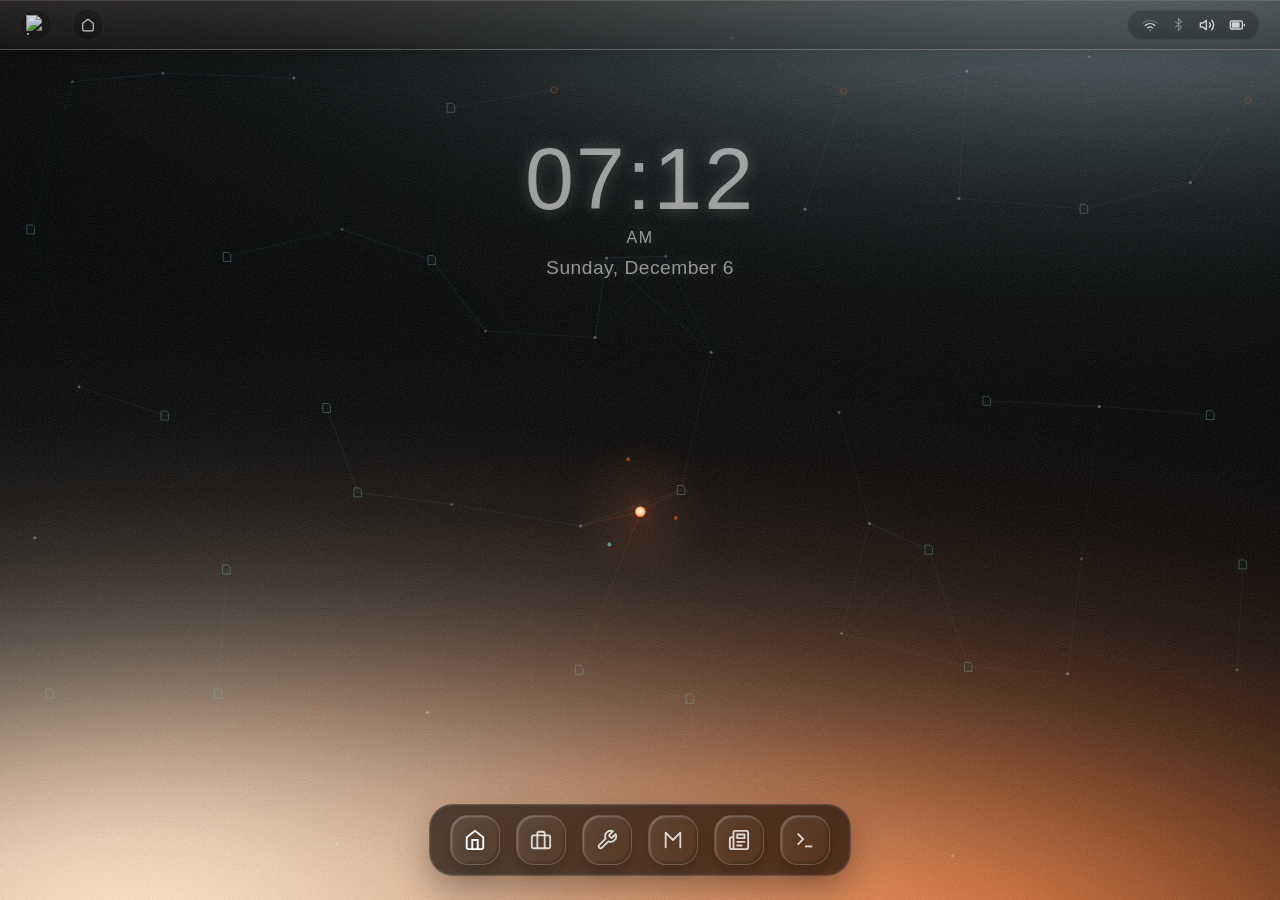
==== commit 1ba256ed: "Match dock hover magnification to the Home wiggle" ====
--- a/index.html
+++ b/index.html
@@ -1,1334 +1,1334 @@
-<!DOCTYPE html>
-<html lang="en">
-
-<head>
-  <meta charset="UTF-8" />
-  <meta name="viewport" content="width=device-width, initial-scale=1.0" />
-  <title>Anand Mohankumar - Portfolio</title>
-
-  <link rel="icon" href="Favicon.png" type="image/png">
-
-  <link rel="preconnect" href="https://fonts.googleapis.com">
-  <link rel="preconnect" href="https://fonts.gstatic.com" crossorigin>
-  <link href="https://fonts.googleapis.com/css2?family=Google+Sans:ital,wght@0,400;0,500;0,600;0,700;1,400&family=Fira+Code:wght@400&display=swap"
-    rel="stylesheet">
-
-  <link rel="stylesheet" href="styles.css?v=3603fc0bb992">
-</head>
-
-<body>
-  <canvas id="webgl-bg"></canvas>
-  <canvas id="career-bg"></canvas>
-  <div class="boot-screen" id="bootScreen">
-    <div class="boot-logo">
-      <div class="boot-logo-inner">
-        <img src="https://raw.githubusercontent.com/Anand-Mohankumar/Anand-Mohankumar/main/App%20Logo.png" alt="Logo" fetchpriority="high">
-      </div>
-    </div>
-    <div class="loading-container">
-      <div class="boot-text" id="bootText">
-      </div>
-    </div>
-  </div>
-
-  <div class="desktop">
-    
-    <div class="desktop-clock-widget" id="desktopClock">
-      <div class="clock-time" id="clockTime">05:05</div>
-      <div class="clock-ampm" id="clockAmPm">AM</div>
-      <div class="clock-date" id="clockDate">Friday, July 31</div>
-    </div>
-
-    <div class="main-content">
-      <div class="topbar">
-        <div class="topbar-left">
-          <div class="app-logo">
-            <img src="https://raw.githubusercontent.com/Anand-Mohankumar/Anand-Mohankumar/main/App%20Logo.png"
-              alt="Logo">
-          </div>
-          <div class="nav-tabs">
-            <div class="nav-tab active" data-tab="home">
-              <svg width="14" height="14" viewBox="0 0 24 24" fill="none" stroke="currentColor" stroke-width="2">
-                <path d="M3 9l9-7 9 7v11a2 2 0 0 1-2 2H5a2 2 0 0 1-2-2z" />
-              </svg>
-            </div>
-          </div>
-          <div class="tabs-overflow-indicator" id="tabsOverflowIndicatorLeft" title="Scroll Left">
-            <svg width="16" height="16" viewBox="0 0 24 24" fill="none" stroke="currentColor" stroke-width="2"
-              stroke-linecap="round" stroke-linejoin="round">
-              <polyline points="15 18 9 12 15 6"></polyline>
-            </svg>
-          </div>
-          <div class="open-windows-tabs" id="openWindowsTabs"></div>
-          <div class="tabs-overflow-indicator" id="tabsOverflowIndicator" title="More windows available">
-            <svg width="16" height="16" viewBox="0 0 24 24" fill="none" stroke="currentColor" stroke-width="2"
-              stroke-linecap="round" stroke-linejoin="round">
-              <polyline points="9 18 15 12 9 6"></polyline>
-            </svg>
-          </div>
-        </div>
-        <div class="topbar-right system-icons">
-          <!-- Wifi Icon (Lower Signal) -->
-          <svg width="16" height="16" viewBox="0 0 24 24" fill="none" stroke="currentColor" stroke-width="2" stroke-linecap="round" stroke-linejoin="round">
-            <path d="M5 12.55a11 11 0 0 1 14.08 0"></path>
-            <!-- Dim outer arc for lower signal -->
-            <path d="M1.42 9a16 16 0 0 1 21.16 0" stroke-opacity="0.3"></path>
-            <path d="M8.53 16.11a6 6 0 0 1 6.95 0"></path>
-            <line x1="12" y1="20" x2="12.01" y2="20"></line>
-          </svg>
-          <!-- Bluetooth Icon (Greyed Out) -->
-          <svg width="13" height="13" viewBox="0 0 24 24" fill="none" stroke="currentColor" stroke-width="2" stroke-linecap="round" stroke-linejoin="round" style="opacity: 0.4;">
-            <polyline points="6.5 6.5 17.5 17.5 12 23 12 1 17.5 6.5 6.5 17.5"></polyline>
-          </svg>
-          <!-- Volume Icon -->
-          <svg width="16" height="16" viewBox="0 0 24 24" fill="none" stroke="currentColor" stroke-width="2" stroke-linecap="round" stroke-linejoin="round">
-            <polygon points="11 5 6 9 2 9 2 15 6 15 11 19 11 5"></polygon>
-            <path d="M15.54 8.46a5 5 0 0 1 0 7.07"></path>
-            <path d="M19.07 4.93a10 10 0 0 1 0 14.14"></path>
-          </svg>
-          <!-- Battery Icon -->
-          <svg width="16" height="16" viewBox="0 0 24 24" fill="none" stroke="currentColor" stroke-width="2" stroke-linecap="round" stroke-linejoin="round">
-            <rect x="2" y="6" width="18" height="12" rx="2" ry="2"></rect>
-            <line x1="23" y1="11" x2="23" y2="13"></line>
-            <!-- Internal fill representing charge level -->
-            <rect x="4" y="8" width="12" height="8" rx="1" fill="currentColor" stroke="none"></rect>
-          </svg>
-        </div>
-      </div>
-
-      <div class="content-area">
-        <div class="window-card mobile-active" id="homeCard" style="display: none;">
-          <div class="card-header">
-            <div class="card-title">Home</div>
-            <div class="card-controls">
-              <button type="button" class="control-btn btn-minimize" title="Minimize">
-                <svg width="10" height="2" viewBox="0 0 10 2" fill="none">
-                  <rect width="10" height="2" rx="1" fill="currentColor" />
-                </svg>
-              </button>
-              <button type="button" class="control-btn btn-maximize" title="Maximize">
-                <svg width="10" height="10" viewBox="0 0 10 10" fill="none">
-                  <rect x="0.5" y="0.5" width="9" height="9" rx="1.5" stroke="currentColor" stroke-width="1.5" />
-                </svg>
-              </button>
-              <button type="button" class="control-btn btn-close" title="Close">
-                <svg width="10" height="10" viewBox="0 0 10 10" fill="none">
-                  <path d="M1 1L9 9M9 1L1 9" stroke="currentColor" stroke-width="1.5" stroke-linecap="round" />
-                </svg>
-              </button>
-            </div>
-          </div>
-          <div class="card-content profile-section">
-            <div class="profile-avatar">
-              <div class="profile-avatar-frame">
-                <!-- Interactive character (paper-cut portrait, layers in assets/avatar/). Layers share one
-                     1254px canvas: head + SVG eyes, hair, shirt. Driven by initProfileCharacter() in
-                     script.js; layout in styles.css (.avatar-*). The canvas is oversized inside the
-                     circle so the face fills the frame. -->
-                <div class="avatar-character" id="profileCharacter" role="img"
-                  aria-label="Anand Mohankumar, illustrated portrait that follows the cursor">
-                  <div class="avatar-stage" aria-hidden="true">
-                    <div class="av-layer av-head">
-                      <img src="assets/avatar/head-400.png" alt="" width="400" height="400" draggable="false" decoding="async" loading="lazy">
-                      <!-- Eyes overlay: pupils translate for gaze, lids translate down to blink -->
-                      <svg xmlns="http://www.w3.org/2000/svg" viewBox="0 0 1254 1254" class="av-eyes" aria-hidden="true">
-                        <defs>
-                          <path id="av-eyeL" d="M424 531 Q484 446 544 519 Q490 596 424 531 Z"/>
-                          <path id="av-eyeR" d="M632 526 Q696 432 760 510 Q702 586 632 526 Z"/>
-                          <clipPath id="av-clipL"><use href="#av-eyeL"/></clipPath>
-                          <clipPath id="av-clipR"><use href="#av-eyeR"/></clipPath>
-                        </defs>
-                        <g class="av-eye">
-                          <use href="#av-eyeL" class="av-sclera"/>
-                          <g clip-path="url(#av-clipL)">
-                            <g class="av-pupil">
-                              <circle class="av-iris" cx="487" cy="527" r="29"/>
-                              <circle class="av-pupil-dot" cx="487" cy="527" r="13"/>
-                              <circle class="av-shine" cx="477" cy="517" r="5"/>
-                            </g>
-                            <g class="av-lid" data-h="84">
-                              <path d="M400 392 H570 V470 Q486 494 400 470 Z"/>
-                              <path class="av-lidline" d="M424 446 Q486 468 548 446"/>
-                            </g>
-                          </g>
-                          <path class="av-lash" d="M430 528 Q484 452 540 517"/>
-                        </g>
-                        <g class="av-eye">
-                          <use href="#av-eyeR" class="av-sclera"/>
-                          <g clip-path="url(#av-clipR)">
-                            <g class="av-pupil">
-                              <circle class="av-iris" cx="700" cy="517" r="29"/>
-                              <circle class="av-pupil-dot" cx="700" cy="517" r="13"/>
-                              <circle class="av-shine" cx="690" cy="507" r="5"/>
-                            </g>
-                            <g class="av-lid" data-h="84">
-                              <path d="M610 382 H790 V460 Q698 484 610 460 Z"/>
-                              <path class="av-lidline" d="M636 436 Q698 458 764 436"/>
-                            </g>
-                          </g>
-                          <path class="av-lash" d="M638 523 Q696 438 755 510"/>
-                        </g>
-                      </svg>
-                    </div>
-                    <div class="av-layer av-hair">
-                      <img src="assets/avatar/hair-400.png" alt="" width="400" height="400" draggable="false" decoding="async" loading="lazy">
-                    </div>
-                    <div class="av-layer av-body">
-                      <img src="assets/avatar/body-400.png" alt="" width="400" height="400" draggable="false" decoding="async" loading="lazy">
-                    </div>
-                  </div>
-                </div>
-              </div>
-            </div>
-            <div class="icon-group">
-              <a href="mailto:anand.mohankumar@outlook.com" class="icon-circle glowing-btn hover-btn" target="_blank"
-                rel="noopener noreferrer" style="--btn-glow-color: #C45A2A;" title="Email">
-                <span class="inner-bg"></span>
-                <span class="inner"></span>
-                <span class="btn-text">
-                  <svg width="12" height="12" viewBox="0 0 24 24" fill="currentColor">
-                    <path
-                      d="M0 3v18h24v-18h-24zm6.623 7.929l-4.623 5.712v-9.458l4.623 3.746zm-4.141-5.929h19.035l-9.517 7.713-9.518-7.713zm5.694 7.188l3.824 3.099 3.83-3.104 5.612 6.817h-18.779l5.513-6.812zm9.208-1.264l4.616-3.741v9.348l-4.616-5.607z" />
-                  </svg>
-                </span>
-              </a>
-              <a href="https://linkedin.com/in/anandmohankumar" class="icon-circle glowing-btn hover-btn"
-                target="_blank" rel="noopener noreferrer" style="--btn-glow-color: #1F4F55;" title="LinkedIn">
-                <span class="inner-bg"></span>
-                <span class="inner"></span>
-                <span class="btn-text">
-                  <svg width="12" height="12" viewBox="0 0 24 24" fill="currentColor">
-                    <path
-                      d="M19 0h-14c-2.761 0-5 2.239-5 5v14c0 2.761 2.239 5 5 5h14c2.762 0 5-2.239 5-5v-14c0-2.761-2.238-5-5-5zm-11 19h-3v-11h3v11zm-1.5-12.268c-.966 0-1.75-.79-1.75-1.764s.784-1.764 1.75-1.764 1.75.79 1.75 1.764-.783 1.764-1.75 1.764zm13.5 12.268h-3v-5.604c0-3.368-4-3.113-4 0v5.604h-3v-11h3v1.765c1.396-2.586 7-2.777 7 2.476v6.759z" />
-                  </svg>
-                </span>
-              </a>
-              <a href="https://github.com/Anand-Mohankumar" class="icon-circle glowing-btn hover-btn" target="_blank"
-                rel="noopener noreferrer" style="--btn-glow-color: #818a8f;" title="GitHub">
-                <span class="inner-bg"></span>
-                <span class="inner"></span>
-                <span class="btn-text">
-                  <svg width="12" height="12" viewBox="0 0 24 24" fill="currentColor">
-                    <path
-                      d="M12 0c-6.626 0-12 5.373-12 12 0 5.302 3.438 9.8 8.207 11.387.599.111.793-.261.793-.577v-2.234c-3.338.726-4.033-1.416-4.033-1.416-.546-1.387-1.333-1.756-1.333-1.756-1.089-.745.083-.729.083-.729 1.205.084 1.839 1.237 1.839 1.237 1.07 1.834 2.807 1.304 3.492.997.107-.775.418-1.305.762-1.604-2.665-.305-5.467-1.334-5.467-5.931 0-1.311.469-2.381 1.236-3.221-.124-.303-.535-1.524.117-3.176 0 0 1.008-.322 3.301 1.23.957-.266 1.983-.399 3.003-.404 1.02.005 2.047.138 3.006.404 2.291-1.552 3.297-1.23 3.297-1.23.653 1.653.242 2.874.118 3.176.77.84 1.235 1.911 1.235 3.221 0 4.609-2.807 5.624-5.479 5.921.43.372.823 1.102.823 2.222v3.293c0 .319.192.694.801.576 4.765-1.589 8.199-6.086 8.199-11.386 0-6.627-5.373-12-12-12z" />
-                  </svg>
-                </span>
-              </a>
-            </div>
-
-            <div class="profile-name">Anand Mohankumar</div>
-            <div class="profile-subtitle">RFx & AI Enablement Specialist</div>
-
-            <div style="margin-bottom: 8px; display: flex; justify-content: center;">
-              <a href="https://github.com/Anand-Mohankumar/Anand-Mohankumar/blob/main/Resume.pdf?raw=true"
-                class="social-btn glowing-btn hover-btn" target="_blank" rel="noopener noreferrer"
-                style="--btn-glow-color: #e62020; width: fit-content; padding: 9px 14px; font-size: 9.5px;">
-                <span class="inner-bg"></span>
-                <span class="inner"></span>
-                <span class="btn-text">
-                  <svg width="12" height="12" viewBox="0 0 24 24" fill="currentColor">
-                    <path
-                      d="M14 2H6c-1.1 0-1.99.9-1.99 2L4 20c0 1.1.89 2 1.99 2H18c1.1 0 2-.9 2-2V8l-6-6zm2 16H8v-2h8v2zm0-4H8v-2h8v2zm-3-5V3.5L18.5 9H13z" />
-                  </svg>
-                  Download Resume
-                </span>
-              </a>
-            </div>
-            <div class="profile-description">
-              I work at the intersection of GRC, Customer Assurance, Security Operations, and Artificial Intelligence. My current work in Revenue Operations focuses on Customer Due Diligence, Security, Compliance and AI Enablement.
-            </div>
-            <div class="profile-description">
-              Before moving fully into Revenue Operations, I worked in Information Security on SOC-aligned activities
-              including phishing investigation, email forensics, EDR/XDR alert review, incident response support,
-              incident reporting, security ratings remediation, and external attack surface coordination.
-            </div>
-            <div class="profile-description">
-              I also support AI adoption and workflow automation within Revenue Operations — helping teams use AI
-              tools, prompts, agents, and automation patterns to reduce repetitive work and improve assurance
-              workflows.
-            </div>
-          </div>
-        </div>
-
-        <div class="window-card" id="projectsCard" style="display: none;">
-          <div class="card-header">
-            <div class="card-title">Projects</div>
-            <div class="card-controls">
-              <button type="button" class="control-btn btn-minimize" title="Minimize">
-                <svg width="10" height="2" viewBox="0 0 10 2" fill="none">
-                  <rect width="10" height="2" rx="1" fill="currentColor" />
-                </svg>
-              </button>
-              <button type="button" class="control-btn btn-maximize" title="Maximize">
-                <svg width="10" height="10" viewBox="0 0 10 10" fill="none">
-                  <rect x="0.5" y="0.5" width="9" height="9" rx="1.5" stroke="currentColor" stroke-width="1.5" />
-                </svg>
-              </button>
-              <button type="button" class="control-btn btn-close" title="Close">
-                <svg width="10" height="10" viewBox="0 0 10 10" fill="none">
-                  <path d="M1 1L9 9M9 1L1 9" stroke="currentColor" stroke-width="1.5" stroke-linecap="round" />
-                </svg>
-              </button>
-            </div>
-          </div>
-          <div class="card-content">
-            <div class="project-grid">
-              <div class="project-item"
-                onclick="window.open('https://www.credly.com/users/anandmohankumar/badges', '_blank')">
-                <div class="project-icon">🏅</div>
-                <div class="project-title">Certifications.html</div>
-              </div>
-              <div class="project-item" onclick="showView('resources')">
-                <div class="project-icon">📚</div>
-                <div class="project-title">Resources &<br>Knowledgebase</div>
-              </div>
-            </div>
-          </div>
-        </div>
-
-        <div class="window-card" id="terminalCard" style="display: none;">
-          <div class="card-header">
-            <div class="card-title">Terminal</div>
-            <div class="card-controls">
-              <button type="button" class="control-btn btn-minimize" title="Minimize">
-                <svg width="10" height="2" viewBox="0 0 10 2" fill="none">
-                  <rect width="10" height="2" rx="1" fill="currentColor" />
-                </svg>
-              </button>
-              <button type="button" class="control-btn btn-maximize" title="Maximize">
-                <svg width="10" height="10" viewBox="0 0 10 10" fill="none">
-                  <rect x="0.5" y="0.5" width="9" height="9" rx="1.5" stroke="currentColor" stroke-width="1.5" />
-                </svg>
-              </button>
-              <button type="button" class="control-btn btn-close" title="Close">
-                <svg width="10" height="10" viewBox="0 0 10 10" fill="none">
-                  <path d="M1 1L9 9M9 1L1 9" stroke="currentColor" stroke-width="1.5" stroke-linecap="round" />
-                </svg>
-              </button>
-            </div>
-          </div>
-          <div class="card-content">
-            <div class="terminal-content" id="terminalOutput">
-              <div class="terminal-line"><span class="terminal-prompt">anand@cyberamo:~$</span> whoami</div>
-              <div class="terminal-line">RFx & AI Enablement Specialist | Customer Assurance | Security Operations Background</div>
-              <div class="terminal-line"><span class="terminal-prompt">anand@cyberamo:~$</span> cat experience.txt</div>
-              <div class="terminal-line">└─ Revenue Operations Specialist - RFx & AI Enablement</div>
-              <div class="terminal-line">&nbsp;&nbsp;&nbsp;└─ Artificial Intelligence (AI), Agentic Workflows, MCP, Context Engineering, Vibe coding</div>
-              <div class="terminal-line">└─ Revenue Operations Analyst</div>
-              <div class="terminal-line">&nbsp;&nbsp;&nbsp;└─ RFx, Due Diligence, Regulatory Compliance, GRC</div>
-              <div class="terminal-line">└─ Associate Engineer - Information Security - EQS Group</div>
-              <div class="terminal-line">&nbsp;&nbsp;&nbsp;└─ 3+ years in SOC-aligned Security Operations</div>
-              <div class="terminal-line">└─ Current focus: security questionnaires, customer due diligence, Trust Center workflows, LoopIO, SME coordination, and AI enablement</div>
-              <div class="terminal-line"><span class="terminal-prompt">anand@cyberamo:~$</span> ls -la certifications/
-              </div>
-              <div class="terminal-line">├── ISC2 Certified in Cybersecurity (CC)</div>
-              <div class="terminal-line">├── Cyber Threat Hunting Level 1</div>
-              <div class="terminal-line">├── SOC Analyst Level 1</div>
-              <div class="terminal-line">└── CCNA Routing & Switching</div>
-              <div class="terminal-line"><span class="terminal-prompt">anand@cyberamo:~$</span> echo $INTERESTS</div>
-              <div class="terminal-line">CTF | OSINT | Autonomous Agents</div>
-              <div class="terminal-line" id="terminalInputLine">
-                <span class="terminal-prompt">anand@cyberamo:~$</span>
-                <input type="text" id="termInput" autocomplete="off" spellcheck="false" autofocus>
-                <span class="terminal-cursor"></span>
-              </div>
-            </div>
-          </div>
-        </div>
-
-        <div class="window-card" id="resourcesCard" style="display: none;">
-          <div class="card-header">
-            <div class="card-title">Resources and Knowledgebase</div>
-            <div class="card-controls">
-              <button type="button" class="control-btn btn-minimize" title="Minimize">
-                <svg width="10" height="2" viewBox="0 0 10 2" fill="none">
-                  <rect width="10" height="2" rx="1" fill="currentColor" />
-                </svg>
-              </button>
-              <button type="button" class="control-btn btn-maximize" title="Maximize">
-                <svg width="10" height="10" viewBox="0 0 10 10" fill="none">
-                  <rect x="0.5" y="0.5" width="9" height="9" rx="1.5" stroke="currentColor" stroke-width="1.5" />
-                </svg>
-              </button>
-              <button type="button" class="control-btn btn-close" title="Close">
-                <svg width="10" height="10" viewBox="0 0 10 10" fill="none">
-                  <path d="M1 1L9 9M9 1L1 9" stroke="currentColor" stroke-width="1.5" stroke-linecap="round" />
-                </svg>
-              </button>
-            </div>
-          </div>
-          <div class="card-content">
-
-            <div class="resource-hero-grid">
-              <div class="resource-hero-card" onclick="showView('labs')">
-                <div class="res-icon">🔬</div>
-                <div class="res-title">Labs, Research & CTF</div>
-                <div class="res-desc">
-                  Explore Homelab setup guides, research reports, CTF walkthroughs, and curated educational resources.
-                </div>
-              </div>
-
-              <div class="resource-hero-card" onclick="showView('ai')">
-                <div class="res-icon">🧠</div>
-                <div class="res-title">AI & Automation</div>
-                <div class="res-desc">
-                  Leverage agentic workflows and optimized prompts to automate tasks and enhance efficiency.
-                </div>
-              </div>
-
-              <div class="resource-hero-card" onclick="showView('infographics')">
-                <div class="res-icon">📊</div>
-                <div class="res-title">Infographics</div>
-                <div class="res-desc">
-                  Simplify complex concepts into easy-to-understand visual graphics.
-                </div>
-              </div>
-            </div>
-
-            <div class="section-header">Latest Articles</div>
-
-            <div class="article-list">
-              <div class="article-item"
-                onclick="window.open('https://cyberamo.work/labs-research-and-ctf/Labs/n8nZeroclaw/', '_blank')">
-                <div class="art-thumb">🤖</div>
-                <div class="art-info">
-                  <div class="art-title">GCP n8n Deployment Guide</div>
-                  <div class="art-meta">Nov 12, 2025 • labs-research-and-ctf/Labs/n8nZeroclaw</div>
-                </div>
-                <div class="art-arrow">→</div>
-              </div>
-
-              <div class="article-item"
-                onclick="window.open('https://cyberamo.work/labs-research-and-ctf/lecture-notes/linux-fundamentals/', '_blank')">
-                <div class="art-thumb">🐧</div>
-                <div class="art-info">
-                  <div class="art-title">Linux Fundamentals</div>
-                  <div class="art-meta">Mar 03, 2023 • labs-research-and-ctf/lecture-notes/linux-fundamentals</div>
-                </div>
-                <div class="art-arrow">→</div>
-              </div>
-
-              <div class="article-item"
-                onclick="window.open('https://cyberamo.work/labs-research-and-ctf/lecture-notes/networking-fundamentals/', '_blank')">
-                <div class="art-thumb">📄</div>
-                <div class="art-info">
-                  <div class="art-title">Networking Fundamentals</div>
-                  <div class="art-meta">Feb 14, 2023 • labs-research-and-ctf/lecture-notes/networking-fundamentals</div>
-                </div>
-                <div class="art-arrow">→</div>
-              </div>
-
-            </div>
-          </div>
-        </div>
-
-        <div class="window-card" id="labsCard" style="display: none;">
-          <div class="card-header">
-            <div class="card-title">Labs, Research & CTF</div>
-            <div class="card-controls">
-              <button type="button" class="control-btn btn-minimize" title="Minimize">
-                <svg width="10" height="2" viewBox="0 0 10 2" fill="none">
-                  <rect width="10" height="2" rx="1" fill="currentColor" />
-                </svg>
-              </button>
-              <button type="button" class="control-btn btn-maximize" title="Maximize">
-                <svg width="10" height="10" viewBox="0 0 10 10" fill="none">
-                  <rect x="0.5" y="0.5" width="9" height="9" rx="1.5" stroke="currentColor" stroke-width="1.5" />
-                </svg>
-              </button>
-              <button type="button" class="control-btn btn-close" title="Close">
-                <svg width="10" height="10" viewBox="0 0 10 10" fill="none">
-                  <path d="M1 1L9 9M9 1L1 9" stroke="currentColor" stroke-width="1.5" stroke-linecap="round" />
-                </svg>
-              </button>
-            </div>
-          </div>
-          <div class="card-content">
-            <div class="resource-hero-grid">
-              <div class="resource-hero-card" onclick="showView('labsContent')">
-                <div class="res-icon">🧪</div>
-                <div class="res-title">Labs</div>
-                <div class="res-desc">
-                  Hands-on technical learning
-                </div>
-              </div>
-
-              <div class="resource-hero-card" onclick="glassDialog({ title: 'Coming Soon', message: 'The CTF section is under construction. Check back soon!' })">
-                <div class="res-icon">🚩</div>
-                <div class="res-title">CTF</div>
-                <div class="res-desc">
-                  Capture The Flag writeups and challenges.
-                </div>
-              </div>
-
-              <div class="resource-hero-card" onclick="showView('lectureNotes')">
-                <div class="res-icon">📓</div>
-                <div class="res-title">Lecture Notes</div>
-                <div class="res-desc">
-                  Academic notes and research documentation.
-                </div>
-              </div>
-            </div>
-
-            <div class="section-header">Latest Articles</div>
-
-            <div class="article-list">
-              <div class="article-item"
-                onclick="window.open('https://cyberamo.work/labs-research-and-ctf/Labs/n8nZeroclaw/', '_blank')">
-                <div class="art-thumb">🤖</div>
-                <div class="art-info">
-                  <div class="art-title">GCP n8n Deployment Guide</div>
-                  <div class="art-meta">Nov 12, 2025 • labs-research-and-ctf/Labs/n8nZeroclaw</div>
-                </div>
-                <div class="art-arrow">→</div>
-              </div>
-              <div class="article-item"
-                onclick="window.open('https://cyberamo.work/labs-research-and-ctf/lecture-notes/linux-fundamentals/', '_blank')">
-                <div class="art-thumb">🐧</div>
-                <div class="art-info">
-                  <div class="art-title">Linux Fundamentals</div>
-                  <div class="art-meta">Mar 03, 2023 • labs-research-and-ctf/lecture-notes/linux-fundamentals</div>
-                </div>
-                <div class="art-arrow">→</div>
-              </div>
-
-              <div class="article-item"
-                onclick="window.open('https://cyberamo.work/labs-research-and-ctf/lecture-notes/networking-fundamentals/', '_blank')">
-                <div class="art-thumb">📄</div>
-                <div class="art-info">
-                  <div class="art-title">Networking Fundamentals</div>
-                  <div class="art-meta">Feb 14, 2023 • labs-research-and-ctf/lecture-notes/networking-fundamentals</div>
-                </div>
-                <div class="art-arrow">→</div>
-              </div>
-            </div>
-          </div>
-        </div>
-
-        <div class="window-card" id="labsContentCard" style="display: none;">
-          <div class="card-header">
-            <div class="card-title">Labs</div>
-            <div class="card-controls">
-              <button type="button" class="control-btn btn-minimize" title="Minimize">
-                <svg width="10" height="2" viewBox="0 0 10 2" fill="none">
-                  <rect width="10" height="2" rx="1" fill="currentColor" />
-                </svg>
-              </button>
-              <button type="button" class="control-btn btn-maximize" title="Maximize">
-                <svg width="10" height="10" viewBox="0 0 10 10" fill="none">
-                  <rect x="0.5" y="0.5" width="9" height="9" rx="1.5" stroke="currentColor" stroke-width="1.5" />
-                </svg>
-              </button>
-              <button type="button" class="control-btn btn-close" title="Close">
-                <svg width="10" height="10" viewBox="0 0 10 10" fill="none">
-                  <path d="M1 1L9 9M9 1L1 9" stroke="currentColor" stroke-width="1.5" stroke-linecap="round" />
-                </svg>
-              </button>
-            </div>
-          </div>
-          <div class="card-content">
-            <div class="resource-hero-grid" style="grid-template-columns: repeat(2, 1fr);">
-              <div class="resource-hero-card"
-                onclick="window.open('https://cyberamo.work/labs-research-and-ctf/Labs/n8nZeroclaw/', '_blank')">
-                <div class="res-icon">🤖</div>
-                <div class="res-title">GCP n8n Deployment Guide</div>
-                <div class="res-desc">
-                  A comprehensive guide to deploying n8n on Google Cloud Platform.
-                </div>
-              </div>
-            </div>
-
-            <div class="section-header">Latest Articles</div>
-
-            <div class="article-list">
-              <div class="article-item"
-                onclick="window.open('https://cyberamo.work/labs-research-and-ctf/Labs/n8nZeroclaw/', '_blank')">
-                <div class="art-thumb">🤖</div>
-                <div class="art-info">
-                  <div class="art-title">GCP n8n Deployment Guide</div>
-                  <div class="art-meta">Nov 12, 2025 • labs-research-and-ctf/Labs/n8nZeroclaw</div>
-                </div>
-                <div class="art-arrow">→</div>
-              </div>
-              <div class="article-item"
-                onclick="window.open('https://cyberamo.work/labs-research-and-ctf/lecture-notes/linux-fundamentals/', '_blank')">
-                <div class="art-thumb">🐧</div>
-                <div class="art-info">
-                  <div class="art-title">Linux Fundamentals</div>
-                  <div class="art-meta">Mar 03, 2023 • labs-research-and-ctf/lecture-notes/linux-fundamentals</div>
-                </div>
-                <div class="art-arrow">→</div>
-              </div>
-
-              <div class="article-item"
-                onclick="window.open('https://cyberamo.work/labs-research-and-ctf/lecture-notes/networking-fundamentals/', '_blank')">
-                <div class="art-thumb">📄</div>
-                <div class="art-info">
-                  <div class="art-title">Networking Fundamentals</div>
-                  <div class="art-meta">Feb 14, 2023 • labs-research-and-ctf/lecture-notes/networking-fundamentals</div>
-                </div>
-                <div class="art-arrow">→</div>
-              </div>
-            </div>
-          </div>
-        </div>
-
-        <div class="window-card" id="lectureNotesCard" style="display: none;">
-          <div class="card-header">
-            <div class="card-title">Lecture Notes</div>
-            <div class="card-controls">
-              <button type="button" class="control-btn btn-minimize" title="Minimize">
-                <svg width="10" height="2" viewBox="0 0 10 2" fill="none">
-                  <rect width="10" height="2" rx="1" fill="currentColor" />
-                </svg>
-              </button>
-              <button type="button" class="control-btn btn-maximize" title="Maximize">
-                <svg width="10" height="10" viewBox="0 0 10 10" fill="none">
-                  <rect x="0.5" y="0.5" width="9" height="9" rx="1.5" stroke="currentColor" stroke-width="1.5" />
-                </svg>
-              </button>
-              <button type="button" class="control-btn btn-close" title="Close">
-                <svg width="10" height="10" viewBox="0 0 10 10" fill="none">
-                  <path d="M1 1L9 9M9 1L1 9" stroke="currentColor" stroke-width="1.5" stroke-linecap="round" />
-                </svg>
-              </button>
-            </div>
-          </div>
-          <div class="card-content">
-            <div class="resource-hero-grid" style="grid-template-columns: repeat(2, 1fr);">
-              <div class="resource-hero-card"
-                onclick="window.open('https://cyberamo.work/labs-research-and-ctf/lecture-notes/networking-fundamentals/', '_blank')">
-                <div class="res-icon">📡</div>
-                <div class="res-title">Networking Fundamentals</div>
-                <div class="res-desc">
-                  Core concepts of computer networking and protocols.
-                </div>
-              </div>
-
-              <div class="resource-hero-card"
-                onclick="window.open('https://cyberamo.work/labs-research-and-ctf/lecture-notes/linux-fundamentals/', '_blank')">
-                <div class="res-icon">🐧</div>
-                <div class="res-title">Linux Fundamentals</div>
-                <div class="res-desc">
-                  Essential Linux command line and system administration.
-                </div>
-              </div>
-            </div>
-
-            <div class="section-header">Latest Articles</div>
-
-            <div class="article-list">
-              <div class="article-item"
-                onclick="window.open('https://cyberamo.work/labs-research-and-ctf/Labs/n8nZeroclaw/', '_blank')">
-                <div class="art-thumb">🤖</div>
-                <div class="art-info">
-                  <div class="art-title">GCP n8n Deployment Guide</div>
-                  <div class="art-meta">Nov 12, 2025 • labs-research-and-ctf/Labs/n8nZeroclaw</div>
-                </div>
-                <div class="art-arrow">→</div>
-              </div>
-              <div class="article-item"
-                onclick="window.open('https://cyberamo.work/labs-research-and-ctf/lecture-notes/linux-fundamentals/', '_blank')">
-                <div class="art-thumb">🐧</div>
-                <div class="art-info">
-                  <div class="art-title">Linux Fundamentals</div>
-                  <div class="art-meta">Mar 03, 2023 • labs-research-and-ctf/lecture-notes/linux-fundamentals</div>
-                </div>
-                <div class="art-arrow">→</div>
-              </div>
-
-              <div class="article-item"
-                onclick="window.open('https://cyberamo.work/labs-research-and-ctf/lecture-notes/networking-fundamentals/', '_blank')">
-                <div class="art-thumb">📄</div>
-                <div class="art-info">
-                  <div class="art-title">Networking Fundamentals</div>
-                  <div class="art-meta">Feb 14, 2023 • labs-research-and-ctf/lecture-notes/networking-fundamentals</div>
-                </div>
-                <div class="art-arrow">→</div>
-              </div>
-            </div>
-          </div>
-        </div>
-
-        <div class="window-card" id="aiCard" style="display: none;">
-          <div class="card-header">
-            <div class="card-title">AI & Automation</div>
-            <div class="card-controls">
-              <button type="button" class="control-btn btn-minimize" title="Minimize">
-                <svg width="10" height="2" viewBox="0 0 10 2" fill="none">
-                  <rect width="10" height="2" rx="1" fill="currentColor" />
-                </svg>
-              </button>
-              <button type="button" class="control-btn btn-maximize" title="Maximize">
-                <svg width="10" height="10" viewBox="0 0 10 10" fill="none">
-                  <rect x="0.5" y="0.5" width="9" height="9" rx="1.5" stroke="currentColor" stroke-width="1.5" />
-                </svg>
-              </button>
-              <button type="button" class="control-btn btn-close" title="Close">
-                <svg width="10" height="10" viewBox="0 0 10 10" fill="none">
-                  <path d="M1 1L9 9M9 1L1 9" stroke="currentColor" stroke-width="1.5" stroke-linecap="round" />
-                </svg>
-              </button>
-            </div>
-          </div>
-          <div class="card-content">
-            <div class="resource-hero-grid" style="grid-template-columns: repeat(2, 1fr);">
-              <div class="resource-hero-card" onclick="glassDialog({ title: 'Coming Soon', message: 'n8n workflows are under construction. Check back soon!' })">
-                <div class="res-icon">🤖</div>
-                <div class="res-title">N8N Workflows</div>
-                <div class="res-desc">
-                  Custom N8N workflows
-                </div>
-              </div>
-
-              <div class="resource-hero-card" onclick="showView('aiPrompts')">
-                <div class="res-icon">💬</div>
-                <div class="res-title">Prompts</div>
-                <div class="res-desc">
-                  Prompts created using best practices in AI prompt engineering
-                </div>
-              </div>
-            </div>
-
-            <div class="section-header">Latest Articles</div>
-
-            <div class="article-list">
-              <div class="article-item"
-                onclick="window.open('https://cyberamo.work/labs-research-and-ctf/Labs/n8nZeroclaw/', '_blank')">
-                <div class="art-thumb">🤖</div>
-                <div class="art-info">
-                  <div class="art-title">GCP n8n Deployment Guide</div>
-                  <div class="art-meta">Nov 12, 2025 • labs-research-and-ctf/Labs/n8nZeroclaw</div>
-                </div>
-                <div class="art-arrow">→</div>
-              </div>
-              <div class="article-item"
-                onclick="window.open('https://cyberamo.work/labs-research-and-ctf/lecture-notes/linux-fundamentals/', '_blank')">
-                <div class="art-thumb">🐧</div>
-                <div class="art-info">
-                  <div class="art-title">Linux Fundamentals</div>
-                  <div class="art-meta">Mar 03, 2023 • labs-research-and-ctf/lecture-notes/linux-fundamentals</div>
-                </div>
-                <div class="art-arrow">→</div>
-              </div>
-
-              <div class="article-item"
-                onclick="window.open('https://cyberamo.work/labs-research-and-ctf/lecture-notes/networking-fundamentals/', '_blank')">
-                <div class="art-thumb">📄</div>
-                <div class="art-info">
-                  <div class="art-title">Networking Fundamentals</div>
-                  <div class="art-meta">Feb 14, 2023 • labs-research-and-ctf/lecture-notes/networking-fundamentals</div>
-                </div>
-                <div class="art-arrow">→</div>
-              </div>
-            </div>
-          </div>
-        </div>
-
-        <div class="window-card" id="aiPromptsCard" style="display: none;">
-          <div class="card-header">
-            <div class="card-title">Prompts</div>
-            <div class="card-controls">
-              <button type="button" class="control-btn btn-minimize" title="Minimize">
-                <svg width="10" height="2" viewBox="0 0 10 2" fill="none">
-                  <rect width="10" height="2" rx="1" fill="currentColor" />
-                </svg>
-              </button>
-              <button type="button" class="control-btn btn-maximize" title="Maximize">
-                <svg width="10" height="10" viewBox="0 0 10 10" fill="none">
-                  <rect x="0.5" y="0.5" width="9" height="9" rx="1.5" stroke="currentColor" stroke-width="1.5" />
-                </svg>
-              </button>
-              <button type="button" class="control-btn btn-close" title="Close">
-                <svg width="10" height="10" viewBox="0 0 10 10" fill="none">
-                  <path d="M1 1L9 9M9 1L1 9" stroke="currentColor" stroke-width="1.5" stroke-linecap="round" />
-                </svg>
-              </button>
-            </div>
-          </div>
-          <div class="card-content">
-            <div class="info-banner">
-              ℹ️ Select a category to view the prompts inside.
-            </div>
-
-            <div class="resource-hero-grid" style="grid-template-columns: repeat(1, 1fr);">
-              <div class="resource-hero-card" onclick="showView('aiImageGenPrompts')">
-                <div class="res-icon">🖼️</div>
-                <div class="res-title">Image Generation Prompts</div>
-              </div>
-            </div>
-          </div>
-        </div>
-
-        <div class="window-card" id="aiImageGenPromptsCard" style="display: none;">
-          <div class="card-header">
-            <div class="card-title">Image Generation Prompts</div>
-            <div class="card-controls">
-              <button type="button" class="control-btn btn-minimize" title="Minimize">
-                <svg width="10" height="2" viewBox="0 0 10 2" fill="none">
-                  <rect width="10" height="2" rx="1" fill="currentColor" />
-                </svg>
-              </button>
-              <button type="button" class="control-btn btn-maximize" title="Maximize">
-                <svg width="10" height="10" viewBox="0 0 10 10" fill="none">
-                  <rect x="0.5" y="0.5" width="9" height="9" rx="1.5" stroke="currentColor" stroke-width="1.5" />
-                </svg>
-              </button>
-              <button type="button" class="control-btn btn-close" title="Close">
-                <svg width="10" height="10" viewBox="0 0 10 10" fill="none">
-                  <path d="M1 1L9 9M9 1L1 9" stroke="currentColor" stroke-width="1.5" stroke-linecap="round" />
-                </svg>
-              </button>
-            </div>
-          </div>
-          <div class="card-content">
-            <div class="prompt-showcase">
-              <div class="prompt-image-container">
-                <img src="ai-and-automation/prompts/Image Generation/Ride Stats/After.png" alt="Generated Image" class="prompt-image" width="543" height="724" loading="lazy" decoding="async">
-                <div class="prompt-overlay">
-                  <div class="prompt-text" id="imgGenPrompt1">Use the provided biker photo as the ONLY human subject. Maintain identity, face, skin tone, hair, riding gear, helmet, gloves, boots, body proportions and pose EXACTLY. Do NOT beautify, stylize, or alter the biker in any way. Combine the biker photo with the provided Whelsafar ride stats screenshot into a single cinematic composition. Read all visible ride data directly from the Wheelsafar screenshot and reproduce the values EXACTLY as shown. Do not modify, reinterpret, approximate, or redesign any numbers, labels, route shapes, icons, or branding elements. The real Wheelsafar stats Ul with the EXACT numbers and formatting from the screenshot must appear clearly embedded onto the 3D ground beneath the biker, naturally integrated into the asphalt perspective. The stats should feel physically painted, illuminated, or projected onto the road surface with realistic depth, reflections, texture interaction, and environmental lighting. Do NOT make the Ul float in the air. Extract the Wheelsafar route map from the screenshot and project it onto the ground in realistic 3D perspective: location Kochi to Trivandrum to Nagercoil to Tirunelveli to Thoothukudi to Dhanushkodi distance 624km average speed 90 bike name Honda CB300R The route must form the main glowing road path beneath and ahead of the biker. The same route must also extend around the biker on the ground, subtly framing the rider composition. The route must feel physically embedded into the asphalt with realistic perspective distortion, edge glow, depth, and light spill. Never make the route holographic or floating. The route glow colour must match the Wheels afar yellow theme exactly - vibrant golden yellow with cinematic contrast Dont change the background or anything from the photo, just embed the stats as instructed..</div>
-                  <button class="social-btn glowing-btn hover-btn" onclick="copyPromptText('imgGenPrompt1', this)" style="--btn-glow-color: #C45A2A; width: fit-content; padding: 12px 20px; font-family: inherit; cursor: pointer; border: none; outline: none; background: transparent;">
-                    <span class="inner-bg"></span>
-                    <span class="inner"></span>
-                    <span class="btn-text" style="display: flex; gap: 8px; align-items: center;">
-                      <svg width="16" height="16" viewBox="0 0 24 24" fill="none" stroke="currentColor" stroke-width="2"><rect x="9" y="9" width="13" height="13" rx="2" ry="2"></rect><path d="M5 15H4a2 2 0 0 1-2-2V4a2 2 0 0 1 2-2h9a2 2 0 0 1 2 2v1"></path></svg>
-                      <span>Copy Prompt</span>
-                    </span>
-                  </button>
-                </div>
-              </div>
-            </div>
-          </div>
-        </div>
-
-        <div class="window-card" id="infographicsCard" style="display: none;">
-          <div class="card-header">
-            <div class="card-title">Infographics</div>
-            <div class="card-controls">
-              <button type="button" class="control-btn btn-minimize" title="Minimize">
-                <svg width="10" height="2" viewBox="0 0 10 2" fill="none">
-                  <rect width="10" height="2" rx="1" fill="currentColor" />
-                </svg>
-              </button>
-              <button type="button" class="control-btn btn-maximize" title="Maximize">
-                <svg width="10" height="10" viewBox="0 0 10 10" fill="none">
-                  <rect x="0.5" y="0.5" width="9" height="9" rx="1.5" stroke="currentColor" stroke-width="1.5" />
-                </svg>
-              </button>
-              <button type="button" class="control-btn btn-close" title="Close">
-                <svg width="10" height="10" viewBox="0 0 10 10" fill="none">
-                  <path d="M1 1L9 9M9 1L1 9" stroke="currentColor" stroke-width="1.5" stroke-linecap="round" />
-                </svg>
-              </button>
-            </div>
-          </div>
-          <div class="card-content">
-
-            <div class="info-banner">
-              ℹ️ Select a folder to view the infographics inside.
-            </div>
-
-            <div class="resource-hero-grid" style="grid-template-columns: repeat(1, 1fr);">
-              <div class="resource-hero-card" onclick="showView('aiInfographics')">
-                <div class="res-icon">📂</div>
-                <div class="res-title">AI</div>
-                <div class="res-desc">
-                  AI fundamentals, advanced concepts, prompting guides, and roadmaps.
-                </div>
-              </div>
-            </div>
-
-            <div class="section-header">Latest Articles</div>
-
-            <div class="article-list">
-              <div class="article-item"
-                onclick="window.open('https://cyberamo.work/labs-research-and-ctf/Labs/n8nZeroclaw/', '_blank')">
-                <div class="art-thumb">🤖</div>
-                <div class="art-info">
-                  <div class="art-title">GCP n8n Deployment Guide</div>
-                  <div class="art-meta">Nov 12, 2025 • labs-research-and-ctf/Labs/n8nZeroclaw</div>
-                </div>
-                <div class="art-arrow">→</div>
-              </div>
-              <div class="article-item"
-                onclick="window.open('https://cyberamo.work/labs-research-and-ctf/lecture-notes/linux-fundamentals/', '_blank')">
-                <div class="art-thumb">🐧</div>
-                <div class="art-info">
-                  <div class="art-title">Linux Fundamentals</div>
-                  <div class="art-meta">Mar 03, 2023 • labs-research-and-ctf/lecture-notes/linux-fundamentals</div>
-                </div>
-                <div class="art-arrow">→</div>
-              </div>
-
-              <div class="article-item"
-                onclick="window.open('https://cyberamo.work/labs-research-and-ctf/lecture-notes/networking-fundamentals/', '_blank')">
-                <div class="art-thumb">📄</div>
-                <div class="art-info">
-                  <div class="art-title">Networking Fundamentals</div>
-                  <div class="art-meta">Feb 14, 2023 • labs-research-and-ctf/lecture-notes/networking-fundamentals</div>
-                </div>
-                <div class="art-arrow">→</div>
-              </div>
-            </div>
-          </div>
-        </div>
-
-        <div class="window-card" id="aiInfographicsCard" style="display: none;">
-          <div class="card-header">
-            <div class="card-title">AI Infographics</div>
-            <div class="card-controls">
-              <button type="button" class="control-btn btn-minimize" title="Minimize">
-                <svg width="10" height="2" viewBox="0 0 10 2" fill="none">
-                  <rect width="10" height="2" rx="1" fill="currentColor" />
-                </svg>
-              </button>
-              <button type="button" class="control-btn btn-maximize" title="Maximize">
-                <svg width="10" height="10" viewBox="0 0 10 10" fill="none">
-                  <rect x="0.5" y="0.5" width="9" height="9" rx="1.5" stroke="currentColor" stroke-width="1.5" />
-                </svg>
-              </button>
-              <button type="button" class="control-btn btn-close" title="Close">
-                <svg width="10" height="10" viewBox="0 0 10 10" fill="none">
-                  <path d="M1 1L9 9M9 1L1 9" stroke="currentColor" stroke-width="1.5" stroke-linecap="round" />
-                </svg>
-              </button>
-            </div>
-          </div>
-          <div class="card-content">
-
-            <div class="info-banner">
-              ℹ️ Select a folder to view the infographics inside.
-            </div>
-
-            <div class="resource-hero-grid" style="grid-template-columns: repeat(3, 1fr);">
-              <div class="resource-hero-card" onclick="showView('aiFundamentals')">
-                <div class="res-icon">📂</div>
-                <div class="res-title">AI Fundamentals</div>
-                <div class="res-desc">
-                  Core concepts, prompting guides, and beginner overviews.
-                </div>
-              </div>
-
-              <div class="resource-hero-card" onclick="showView('aiAdvanced')">
-                <div class="res-icon">📂</div>
-                <div class="res-title">AI Advanced</div>
-                <div class="res-desc">
-                  RAG architectures, mastery roadmaps, and advanced topics.
-                </div>
-              </div>
-
-              <div class="resource-hero-card" onclick="showView('aiClaude')">
-                <div class="res-icon">📂</div>
-                <div class="res-title">Claude</div>
-                <div class="res-desc">
-                  Claude specific cheatsheets and token usage guides.
-                </div>
-              </div>
-            </div>
-          </div>
-        </div>
-
-        <div class="window-card" id="aiFundamentalsCard" style="display: none;">
-          <div class="card-header">
-            <div class="card-title">AI Fundamentals</div>
-            <div class="card-controls">
-              <button type="button" class="control-btn btn-minimize" title="Minimize">
-                <svg width="10" height="2" viewBox="0 0 10 2" fill="none">
-                  <rect width="10" height="2" rx="1" fill="currentColor" />
-                </svg>
-              </button>
-              <button type="button" class="control-btn btn-maximize" title="Maximize">
-                <svg width="10" height="10" viewBox="0 0 10 10" fill="none">
-                  <rect x="0.5" y="0.5" width="9" height="9" rx="1.5" stroke="currentColor" stroke-width="1.5" />
-                </svg>
-              </button>
-              <button type="button" class="control-btn btn-close" title="Close">
-                <svg width="10" height="10" viewBox="0 0 10 10" fill="none">
-                  <path d="M1 1L9 9M9 1L1 9" stroke="currentColor" stroke-width="1.5" stroke-linecap="round" />
-                </svg>
-              </button>
-            </div>
-          </div>
-          <div class="card-content">
-            <div class="info-banner">
-              ℹ️ Tip: Click thumbnail to view full size. Right click and download the original image for use.
-            </div>
-
-            <div class="infographic-grid">
-              <div class="infographic-item"
-                onclick="window.open('https://github.com/Anand-Mohankumar/Portfolio/blob/main/infographics/AI/AI%20Fundamentals/AI%20Core%20concepts.png?raw=true', '_blank')">
-                <img src="infographics/thumbnails/AI/AI%20Fundamentals/AI%20Core%20concepts.png" alt="AI Core concepts"
-                  class="infographic-thumb" loading="lazy" decoding="async">
-                <div class="infographic-caption">AI Core concepts</div>
-              </div>
-
-              <div class="infographic-item"
-                onclick="window.open('https://github.com/Anand-Mohankumar/Portfolio/blob/main/infographics/AI/AI%20Fundamentals/AI%20model%20selection%20overview.png?raw=true', '_blank')">
-                <img src="infographics/thumbnails/AI/AI%20Fundamentals/AI%20model%20selection%20overview.png"
-                  alt="AI model selection overview" class="infographic-thumb" loading="lazy" decoding="async">
-                <div class="infographic-caption">AI model selection overview</div>
-              </div>
-
-              <div class="infographic-item"
-                onclick="window.open('https://github.com/Anand-Mohankumar/Portfolio/blob/main/infographics/AI/AI%20Fundamentals/Context%20window%20perspectives.png?raw=true', '_blank')">
-                <img src="infographics/thumbnails/AI/AI%20Fundamentals/Context%20window%20perspectives.png" alt="Context window perspectives"
-                  class="infographic-thumb" loading="lazy" decoding="async">
-                <div class="infographic-caption">Context window perspectives</div>
-              </div>
-
-              <div class="infographic-item"
-                onclick="window.open('https://github.com/Anand-Mohankumar/Portfolio/blob/main/infographics/AI/AI%20Fundamentals/Expert%20AI%20Prompting%20Guide%20Infographic.png?raw=true', '_blank')">
-                <img src="infographics/thumbnails/AI/AI%20Fundamentals/Expert%20AI%20Prompting%20Guide%20Infographic.png"
-                  alt="Expert AI Prompting Guide" class="infographic-thumb" loading="lazy" decoding="async">
-                <div class="infographic-caption">Expert AI Prompting Guide</div>
-              </div>
-
-              <div class="infographic-item"
-                onclick="window.open('https://github.com/Anand-Mohankumar/Portfolio/blob/main/infographics/AI/AI%20Fundamentals/Mastering%20AI_%20A%2030-Day%20Guide.png?raw=true', '_blank')">
-                <img src="infographics/thumbnails/AI/AI%20Fundamentals/Mastering%20AI_%20A%2030-Day%20Guide.png"
-                  alt="Mastering AI: A 30-Day Guide" class="infographic-thumb" loading="lazy" decoding="async">
-                <div class="infographic-caption">Mastering AI: A 30-Day Guide</div>
-              </div>
-
-              <div class="infographic-item"
-                onclick="window.open('https://github.com/Anand-Mohankumar/Portfolio/blob/main/infographics/AI/AI%20Fundamentals/Prompting%20Techniques.png?raw=true', '_blank')">
-                <img src="infographics/thumbnails/AI/AI%20Fundamentals/Prompting%20Techniques.png" alt="Prompting Techniques"
-                  class="infographic-thumb" loading="lazy" decoding="async">
-                <div class="infographic-caption">Prompting Techniques</div>
-              </div>
-            </div>
-          </div>
-        </div>
-
-        <div class="window-card" id="aiAdvancedCard" style="display: none;">
-          <div class="card-header">
-            <div class="card-title">AI Advanced</div>
-            <div class="card-controls">
-              <button type="button" class="control-btn btn-minimize" title="Minimize">
-                <svg width="10" height="2" viewBox="0 0 10 2" fill="none">
-                  <rect width="10" height="2" rx="1" fill="currentColor" />
-                </svg>
-              </button>
-              <button type="button" class="control-btn btn-maximize" title="Maximize">
-                <svg width="10" height="10" viewBox="0 0 10 10" fill="none">
-                  <rect x="0.5" y="0.5" width="9" height="9" rx="1.5" stroke="currentColor" stroke-width="1.5" />
-                </svg>
-              </button>
-              <button type="button" class="control-btn btn-close" title="Close">
-                <svg width="10" height="10" viewBox="0 0 10 10" fill="none">
-                  <path d="M1 1L9 9M9 1L1 9" stroke="currentColor" stroke-width="1.5" stroke-linecap="round" />
-                </svg>
-              </button>
-            </div>
-          </div>
-          <div class="card-content">
-            <div class="info-banner">
-              ℹ️ Tip: Click thumbnail to view full size. Right click and download the original image for use.
-            </div>
-
-            <div class="infographic-grid">
-              <div class="infographic-item"
-                onclick="window.open('https://github.com/Anand-Mohankumar/Portfolio/blob/main/infographics/AI/AI%20Advanced/2025%20AI%20Mastery%20Roadmap%20Infographic.png?raw=true', '_blank')">
-                <img src="infographics/thumbnails/AI/AI%20Advanced/2025%20AI%20Mastery%20Roadmap%20Infographic.png"
-                  alt="2025 AI Mastery Roadmap Infographic" class="infographic-thumb" loading="lazy" decoding="async">
-                <div class="infographic-caption">2025 AI Mastery Roadmap Infographic</div>
-              </div>
-
-              <div class="infographic-item"
-                onclick="window.open('https://github.com/Anand-Mohankumar/Portfolio/blob/main/infographics/AI/AI%20Advanced/Markdown%20Quick%20Reference.png?raw=true', '_blank')">
-                <img src="infographics/thumbnails/AI/AI%20Advanced/Markdown%20Quick%20Reference.png" alt="Markdown Quick Reference" class="infographic-thumb" loading="lazy" decoding="async">
-                <div class="infographic-caption">Markdown Quick Reference</div>
-              </div>
-
-              <div class="infographic-item"
-                onclick="window.open('https://github.com/Anand-Mohankumar/Portfolio/blob/main/infographics/AI/AI%20Advanced/Mastering%20Markdown%20Syntax.png?raw=true', '_blank')">
-                <img src="infographics/thumbnails/AI/AI%20Advanced/Mastering%20Markdown%20Syntax.png" alt="Mastering Markdown Syntax" class="infographic-thumb" loading="lazy" decoding="async">
-                <div class="infographic-caption">Mastering Markdown Syntax</div>
-              </div>
-
-              <div class="infographic-item"
-                onclick="window.open('https://github.com/Anand-Mohankumar/Portfolio/blob/main/infographics/AI/AI%20Advanced/MCP%20Explained.png?raw=true', '_blank')">
-                <img src="infographics/thumbnails/AI/AI%20Advanced/MCP%20Explained.png" alt="MCP Explained" class="infographic-thumb" loading="lazy" decoding="async">
-                <div class="infographic-caption">MCP Explained</div>
-              </div>
-
-              <div class="infographic-item"
-                onclick="window.open('https://github.com/Anand-Mohankumar/Portfolio/blob/main/infographics/AI/AI%20Advanced/RAG%20explained1.png?raw=true', '_blank')">
-                <img src="infographics/thumbnails/AI/AI%20Advanced/RAG%20explained1.png" alt="RAG explained1" class="infographic-thumb" loading="lazy" decoding="async">
-                <div class="infographic-caption">RAG explained1</div>
-              </div>
-
-              <div class="infographic-item"
-                onclick="window.open('https://github.com/Anand-Mohankumar/Portfolio/blob/main/infographics/AI/AI%20Advanced/RAG%20explained2.png?raw=true', '_blank')">
-                <img src="infographics/thumbnails/AI/AI%20Advanced/RAG%20explained2.png" alt="RAG explained2" class="infographic-thumb" loading="lazy" decoding="async">
-                <div class="infographic-caption">RAG explained2</div>
-              </div>
-            </div>
-          </div>
-        </div>
-
-        <div class="window-card" id="aiClaudeCard" style="display: none;">
-          <div class="card-header">
-            <div class="card-title">Claude</div>
-            <div class="card-controls">
-              <button type="button" class="control-btn btn-minimize" title="Minimize">
-                <svg width="10" height="2" viewBox="0 0 10 2" fill="none">
-                  <rect width="10" height="2" rx="1" fill="currentColor" />
-                </svg>
-              </button>
-              <button type="button" class="control-btn btn-maximize" title="Maximize">
-                <svg width="10" height="10" viewBox="0 0 10 10" fill="none">
-                  <rect x="0.5" y="0.5" width="9" height="9" rx="1.5" stroke="currentColor" stroke-width="1.5" />
-                </svg>
-              </button>
-              <button type="button" class="control-btn btn-close" title="Close">
-                <svg width="10" height="10" viewBox="0 0 10 10" fill="none">
-                  <path d="M1 1L9 9M9 1L1 9" stroke="currentColor" stroke-width="1.5" stroke-linecap="round" />
-                </svg>
-              </button>
-            </div>
-          </div>
-          <div class="card-content">
-            <div class="info-banner">
-              ℹ️ Tip: Click thumbnail to view full size. Right click and download the original image for use.
-            </div>
-
-            <div class="infographic-grid">
-              <div class="infographic-item"
-                onclick="window.open('https://github.com/Anand-Mohankumar/Portfolio/blob/main/infographics/AI/Claude/7%20Hacks%20to%20Reduce%20Claude%20Token%20usage.png?raw=true', '_blank')">
-                <img src="infographics/thumbnails/AI/Claude/7%20Hacks%20to%20Reduce%20Claude%20Token%20usage.png"
-                  alt="7 Hacks to Reduce Claude Token usage" class="infographic-thumb" loading="lazy" decoding="async">
-                <div class="infographic-caption">7 Hacks to Reduce Claude Token usage</div>
-              </div>
-
-              <div class="infographic-item"
-                onclick="window.open('https://github.com/Anand-Mohankumar/Portfolio/blob/main/infographics/AI/Claude/Claude%20cheetsheet%20commands.png?raw=true', '_blank')">
-                <img src="infographics/thumbnails/AI/Claude/Claude%20cheetsheet%20commands.png"
-                  alt="Claude cheetsheet commands" class="infographic-thumb" loading="lazy" decoding="async">
-                <div class="infographic-caption">Claude cheetsheet commands</div>
-              </div>
-            </div>
-          </div>
-        </div>
-
-        <div class="window-card" id="skillsCard" style="display: none;">
-          <div class="card-header">
-            <div class="card-title">Skills</div>
-            <div class="card-controls">
-              <button type="button" class="control-btn btn-minimize" title="Minimize">
-                <svg width="10" height="2" viewBox="0 0 10 2" fill="none">
-                  <rect width="10" height="2" rx="1" fill="currentColor" />
-                </svg>
-              </button>
-              <button type="button" class="control-btn btn-maximize" title="Maximize">
-                <svg width="10" height="10" viewBox="0 0 10 10" fill="none">
-                  <rect x="0.5" y="0.5" width="9" height="9" rx="1.5" stroke="currentColor" stroke-width="1.5" />
-                </svg>
-              </button>
-              <button type="button" class="control-btn btn-close" title="Close">
-                <svg width="10" height="10" viewBox="0 0 10 10" fill="none">
-                  <path d="M1 1L9 9M9 1L1 9" stroke="currentColor" stroke-width="1.5" stroke-linecap="round" />
-                </svg>
-              </button>
-            </div>
-          </div>
-          <div class="card-content skills-section">
-            <h3>GRC & Customer Assurance</h3>
-            <div class="skill-tags">
-              <a class="skill-tag hover-btn" href="https://www.google.com/search?q=GRC" target="_blank" rel="noopener noreferrer" title="Search Google (opens in a new tab)">GRC</a>
-              <a class="skill-tag hover-btn" href="https://www.google.com/search?q=Customer%20Assurance" target="_blank" rel="noopener noreferrer" title="Search Google (opens in a new tab)">Customer Assurance</a>
-              <a class="skill-tag hover-btn" href="https://www.google.com/search?q=Security%20Questionnaires" target="_blank" rel="noopener noreferrer" title="Search Google (opens in a new tab)">Security Questionnaires</a>
-              <a class="skill-tag hover-btn" href="https://www.google.com/search?q=Customer%20Due%20Diligence" target="_blank" rel="noopener noreferrer" title="Search Google (opens in a new tab)">Customer Due Diligence</a>
-              <a class="skill-tag hover-btn" href="https://www.google.com/search?q=RFP%20%2F%20RFI%20%2F%20RFQ%20%2F%20RFx" target="_blank" rel="noopener noreferrer" title="Search Google (opens in a new tab)">RFP / RFI / RFQ / RFx</a>
-              <a class="skill-tag hover-btn" href="https://www.google.com/search?q=Vendor%20Risk%20Assessments" target="_blank" rel="noopener noreferrer" title="Search Google (opens in a new tab)">Vendor Risk Assessments</a>
-              <a class="skill-tag hover-btn" href="https://www.google.com/search?q=TPRM" target="_blank" rel="noopener noreferrer" title="Search Google (opens in a new tab)">TPRM</a>
-              <a class="skill-tag hover-btn" href="https://www.google.com/search?q=Trust%20Center%20Workflows" target="_blank" rel="noopener noreferrer" title="Search Google (opens in a new tab)">Trust Center Workflows</a>
-              <a class="skill-tag hover-btn" href="https://www.google.com/search?q=SafeBase" target="_blank" rel="noopener noreferrer" title="Search Google (opens in a new tab)">SafeBase</a>
-              <a class="skill-tag hover-btn" href="https://www.google.com/search?q=LoopIO" target="_blank" rel="noopener noreferrer" title="Search Google (opens in a new tab)">LoopIO</a>
-              <a class="skill-tag hover-btn" href="https://www.google.com/search?q=Evidence%20Management" target="_blank" rel="noopener noreferrer" title="Search Google (opens in a new tab)">Evidence Management</a>
-              <a class="skill-tag hover-btn" href="https://www.google.com/search?q=ISO%2027001" target="_blank" rel="noopener noreferrer" title="Search Google (opens in a new tab)">ISO 27001</a>
-              <a class="skill-tag hover-btn" href="https://www.google.com/search?q=SOC%202" target="_blank" rel="noopener noreferrer" title="Search Google (opens in a new tab)">SOC 2</a>
-              <a class="skill-tag hover-btn" href="https://www.google.com/search?q=GDPR" target="_blank" rel="noopener noreferrer" title="Search Google (opens in a new tab)">GDPR</a>
-              <a class="skill-tag hover-btn" href="https://www.google.com/search?q=ISMS" target="_blank" rel="noopener noreferrer" title="Search Google (opens in a new tab)">ISMS</a>
-              <a class="skill-tag hover-btn" href="https://www.google.com/search?q=Product%20Security%20Assurance" target="_blank" rel="noopener noreferrer" title="Search Google (opens in a new tab)">Product Security Assurance</a>
-            </div>
-
-            <h3>Security Operations</h3>
-            <div class="skill-tags">
-              <a class="skill-tag hover-btn" href="https://www.google.com/search?q=Phishing%20Investigation" target="_blank" rel="noopener noreferrer" title="Search Google (opens in a new tab)">Phishing Investigation</a>
-              <a class="skill-tag hover-btn" href="https://www.google.com/search?q=Email%20Forensics" target="_blank" rel="noopener noreferrer" title="Search Google (opens in a new tab)">Email Forensics</a>
-              <a class="skill-tag hover-btn" href="https://www.google.com/search?q=EDR%20%2F%20XDR%20Alert%20Review" target="_blank" rel="noopener noreferrer" title="Search Google (opens in a new tab)">EDR / XDR Alert Review</a>
-              <a class="skill-tag hover-btn" href="https://www.google.com/search?q=Incident%20Response%20Support" target="_blank" rel="noopener noreferrer" title="Search Google (opens in a new tab)">Incident Response Support</a>
-              <a class="skill-tag hover-btn" href="https://www.google.com/search?q=Incident%20Reporting" target="_blank" rel="noopener noreferrer" title="Search Google (opens in a new tab)">Incident Reporting</a>
-              <a class="skill-tag hover-btn" href="https://www.google.com/search?q=Vulnerability%20Coordination" target="_blank" rel="noopener noreferrer" title="Search Google (opens in a new tab)">Vulnerability Coordination</a>
-              <a class="skill-tag hover-btn" href="https://www.google.com/search?q=External%20Attack%20Surface%20Management" target="_blank" rel="noopener noreferrer" title="Search Google (opens in a new tab)">External Attack Surface Management</a>
-              <a class="skill-tag hover-btn" href="https://www.google.com/search?q=Security%20Ratings%20Remediation" target="_blank" rel="noopener noreferrer" title="Search Google (opens in a new tab)">Security Ratings Remediation</a>
-              <a class="skill-tag hover-btn" href="https://www.google.com/search?q=SIEM%20Concepts" target="_blank" rel="noopener noreferrer" title="Search Google (opens in a new tab)">SIEM Concepts</a>
-              <a class="skill-tag hover-btn" href="https://www.google.com/search?q=Log%20Analysis" target="_blank" rel="noopener noreferrer" title="Search Google (opens in a new tab)">Log Analysis</a>
-              <a class="skill-tag hover-btn" href="https://www.google.com/search?q=OSINT" target="_blank" rel="noopener noreferrer" title="Search Google (opens in a new tab)">OSINT</a>
-              <a class="skill-tag hover-btn" href="https://www.google.com/search?q=MITRE%20ATT%26CK" target="_blank" rel="noopener noreferrer" title="Search Google (opens in a new tab)">MITRE ATT&CK</a>
-            </div>
-
-            <h3>AI & Automation</h3>
-            <div class="skill-tags">
-              <a class="skill-tag hover-btn" href="https://www.google.com/search?q=AI%20Enablement" target="_blank" rel="noopener noreferrer" title="Search Google (opens in a new tab)">AI Enablement</a>
-              <a class="skill-tag hover-btn" href="https://www.google.com/search?q=Prompt%20Engineering" target="_blank" rel="noopener noreferrer" title="Search Google (opens in a new tab)">Prompt Engineering</a>
-              <a class="skill-tag hover-btn" href="https://www.google.com/search?q=Context%20Engineering" target="_blank" rel="noopener noreferrer" title="Search Google (opens in a new tab)">Context Engineering</a>
-              <a class="skill-tag hover-btn" href="https://www.google.com/search?q=AI%20Agents" target="_blank" rel="noopener noreferrer" title="Search Google (opens in a new tab)">AI Agents</a>
-              <a class="skill-tag hover-btn" href="https://www.google.com/search?q=Workflow%20Automation" target="_blank" rel="noopener noreferrer" title="Search Google (opens in a new tab)">Workflow Automation</a>
-              <a class="skill-tag hover-btn" href="https://www.google.com/search?q=Agentic%20Workflows" target="_blank" rel="noopener noreferrer" title="Search Google (opens in a new tab)">Agentic Workflows</a>
-              <a class="skill-tag hover-btn" href="https://www.google.com/search?q=MCP" target="_blank" rel="noopener noreferrer" title="Search Google (opens in a new tab)">MCP</a>
-              <a class="skill-tag hover-btn" href="https://www.google.com/search?q=ChatGPT" target="_blank" rel="noopener noreferrer" title="Search Google (opens in a new tab)">ChatGPT</a>
-              <a class="skill-tag hover-btn" href="https://www.google.com/search?q=Claude" target="_blank" rel="noopener noreferrer" title="Search Google (opens in a new tab)">Claude</a>
-              <a class="skill-tag hover-btn" href="https://www.google.com/search?q=Gemini" target="_blank" rel="noopener noreferrer" title="Search Google (opens in a new tab)">Gemini</a>
-              <a class="skill-tag hover-btn" href="https://www.google.com/search?q=Perplexity" target="_blank" rel="noopener noreferrer" title="Search Google (opens in a new tab)">Perplexity</a>
-              <a class="skill-tag hover-btn" href="https://www.google.com/search?q=NotebookLM" target="_blank" rel="noopener noreferrer" title="Search Google (opens in a new tab)">NotebookLM</a>
-              <a class="skill-tag hover-btn" href="https://www.google.com/search?q=Codex" target="_blank" rel="noopener noreferrer" title="Search Google (opens in a new tab)">Codex</a>
-              <a class="skill-tag hover-btn" href="https://www.google.com/search?q=Claude%20Code" target="_blank" rel="noopener noreferrer" title="Search Google (opens in a new tab)">Claude Code</a>
-              <a class="skill-tag hover-btn" href="https://www.google.com/search?q=Gemini%20CLI" target="_blank" rel="noopener noreferrer" title="Search Google (opens in a new tab)">Gemini CLI</a>
-              <a class="skill-tag hover-btn" href="https://www.google.com/search?q=Codex%20CLI" target="_blank" rel="noopener noreferrer" title="Search Google (opens in a new tab)">Codex CLI</a>
-            </div>
-
-            <h3>Tools & Platforms</h3>
-            <div class="skill-tags">
-              <a class="skill-tag hover-btn" href="https://www.google.com/search?q=LoopIO" target="_blank" rel="noopener noreferrer" title="Search Google (opens in a new tab)">LoopIO</a>
-              <a class="skill-tag hover-btn" href="https://www.google.com/search?q=SafeBase" target="_blank" rel="noopener noreferrer" title="Search Google (opens in a new tab)">SafeBase</a>
-              <a class="skill-tag hover-btn" href="https://www.google.com/search?q=Jira" target="_blank" rel="noopener noreferrer" title="Search Google (opens in a new tab)">Jira</a>
-              <a class="skill-tag hover-btn" href="https://www.google.com/search?q=Salesforce" target="_blank" rel="noopener noreferrer" title="Search Google (opens in a new tab)">Salesforce</a>
-              <a class="skill-tag hover-btn" href="https://www.google.com/search?q=DocuSign" target="_blank" rel="noopener noreferrer" title="Search Google (opens in a new tab)">DocuSign</a>
-              <a class="skill-tag hover-btn" href="https://www.google.com/search?q=BitSight" target="_blank" rel="noopener noreferrer" title="Search Google (opens in a new tab)">BitSight</a>
-              <a class="skill-tag hover-btn" href="https://www.google.com/search?q=SecurityScorecard" target="_blank" rel="noopener noreferrer" title="Search Google (opens in a new tab)">SecurityScorecard</a>
-              <a class="skill-tag hover-btn" href="https://www.google.com/search?q=UpGuard" target="_blank" rel="noopener noreferrer" title="Search Google (opens in a new tab)">UpGuard</a>
-              <a class="skill-tag hover-btn" href="https://www.google.com/search?q=Linux" target="_blank" rel="noopener noreferrer" title="Search Google (opens in a new tab)">Linux</a>
-              <a class="skill-tag hover-btn" href="https://www.google.com/search?q=AWS" target="_blank" rel="noopener noreferrer" title="Search Google (opens in a new tab)">AWS</a>
-              <a class="skill-tag hover-btn" href="https://www.google.com/search?q=Azure" target="_blank" rel="noopener noreferrer" title="Search Google (opens in a new tab)">Azure</a>
-              <a class="skill-tag hover-btn" href="https://www.google.com/search?q=GCP" target="_blank" rel="noopener noreferrer" title="Search Google (opens in a new tab)">GCP</a>
-              <a class="skill-tag hover-btn" href="https://www.google.com/search?q=Splunk" target="_blank" rel="noopener noreferrer" title="Search Google (opens in a new tab)">Splunk</a>
-              <a class="skill-tag hover-btn" href="https://www.google.com/search?q=Wazuh" target="_blank" rel="noopener noreferrer" title="Search Google (opens in a new tab)">Wazuh</a>
-              <a class="skill-tag hover-btn" href="https://www.google.com/search?q=Nmap" target="_blank" rel="noopener noreferrer" title="Search Google (opens in a new tab)">Nmap</a>
-              <a class="skill-tag hover-btn" href="https://www.google.com/search?q=OpenVAS" target="_blank" rel="noopener noreferrer" title="Search Google (opens in a new tab)">OpenVAS</a>
-              <a class="skill-tag hover-btn" href="https://www.google.com/search?q=ZAP" target="_blank" rel="noopener noreferrer" title="Search Google (opens in a new tab)">ZAP</a>
-              <a class="skill-tag hover-btn" href="https://www.google.com/search?q=Wireshark" target="_blank" rel="noopener noreferrer" title="Search Google (opens in a new tab)">Wireshark</a>
-              <a class="skill-tag hover-btn" href="https://www.google.com/search?q=Active%20Directory" target="_blank" rel="noopener noreferrer" title="Search Google (opens in a new tab)">Active Directory</a>
-            </div>
-
-            <h3>Interpersonal Skills</h3>
-            <div class="skill-tags">
-              <a class="skill-tag hover-btn" href="https://www.google.com/search?q=Communication" target="_blank" rel="noopener noreferrer" title="Search Google (opens in a new tab)">Communication</a>
-              <a class="skill-tag hover-btn" href="https://www.google.com/search?q=Problem%20Solving" target="_blank" rel="noopener noreferrer" title="Search Google (opens in a new tab)">Problem Solving</a>
-              <a class="skill-tag hover-btn" href="https://www.google.com/search?q=Cross-Functional%20Coordination" target="_blank" rel="noopener noreferrer" title="Search Google (opens in a new tab)">Cross-Functional Coordination</a>
-            </div>
-
-            <h3>Interests</h3>
-            <div class="skill-tags">
-              <a class="skill-tag hover-btn" href="https://www.google.com/search?q=CTF" target="_blank" rel="noopener noreferrer" title="Search Google (opens in a new tab)">CTF</a>
-              <a class="skill-tag hover-btn" href="https://www.google.com/search?q=OSINT" target="_blank" rel="noopener noreferrer" title="Search Google (opens in a new tab)">OSINT</a>
-              <a class="skill-tag hover-btn" href="https://www.google.com/search?q=Autonomous%20Agents" target="_blank" rel="noopener noreferrer" title="Search Google (opens in a new tab)">Autonomous Agents</a>
-            </div>
-          </div>
-        </div>
-
-        <div class="window-card" id="markdownifyCard" style="display: none;">
-          <div class="card-header markdownify-header">
-            <div class="card-title">Markdownify</div>
-            <div class="markdownify-doc-controls">
-              <button class="doc-control-btn" id="mdfy-btn-download" title="Download .md">
-                <svg width="14" height="14" viewBox="0 0 24 24" fill="none" stroke="currentColor" stroke-width="2"><path d="M21 15v4a2 2 0 0 1-2 2H5a2 2 0 0 1-2-2v-4"></path><polyline points="7 10 12 15 17 10"></polyline><line x1="12" y1="15" x2="12" y2="3"></line></svg>
-              </button>
-              <button class="doc-control-btn" id="mdfy-btn-copy" title="Copy Markdown">
-                <svg width="14" height="14" viewBox="0 0 24 24" fill="none" stroke="currentColor" stroke-width="2"><rect x="9" y="9" width="13" height="13" rx="2" ry="2"></rect><path d="M5 15H4a2 2 0 0 1-2-2V4a2 2 0 0 1 2-2h9a2 2 0 0 1 2 2v1"></path></svg>
-              </button>
-              <div class="view-toggle-group">
-                <button class="view-toggle-btn active" id="mdfy-toggle-visual">Visual</button>
-                <button class="view-toggle-btn" id="mdfy-toggle-source">Raw</button>
-              </div>
-            </div>
-            <div class="card-controls">
-              <button type="button" class="control-btn btn-minimize" title="Minimize">
-                <svg width="10" height="2" viewBox="0 0 10 2" fill="none"><rect width="10" height="2" rx="1" fill="currentColor" /></svg>
-              </button>
-              <button type="button" class="control-btn btn-maximize" title="Maximize">
-                <svg width="10" height="10" viewBox="0 0 10 10" fill="none"><rect x="0.5" y="0.5" width="9" height="9" rx="1.5" stroke="currentColor" stroke-width="1.5" /></svg>
-              </button>
-              <button type="button" class="control-btn btn-close" title="Close">
-                <svg width="10" height="10" viewBox="0 0 10 10" fill="none"><path d="M1 1L9 9M9 1L1 9" stroke="currentColor" stroke-width="1.5" stroke-linecap="round" /></svg>
-              </button>
-            </div>
-          </div>
-          <div class="markdownify-toolbar">
-            <div class="toolbar-group">
-              <button class="toolbar-btn" data-command="undo"><svg width="16" height="16" viewBox="0 0 24 24" fill="none" stroke="currentColor" stroke-width="2"><path d="M3 7v6h6"></path><path d="M21 17a9 9 0 0 0-9-9 9 9 0 0 0-6 2.3L3 13"></path></svg><span class="toolbar-tooltip">Undo</span></button>
-              <button class="toolbar-btn" data-command="redo"><svg width="16" height="16" viewBox="0 0 24 24" fill="none" stroke="currentColor" stroke-width="2"><path d="M21 7v6h-6"></path><path d="M3 17a9 9 0 0 1 9-9 9 9 0 0 1 6 2.3l3 2.7"></path></svg><span class="toolbar-tooltip">Redo</span></button>
-            </div>
-            <div class="toolbar-group">
-              <button class="toolbar-btn" data-command="formatBlock" data-value="H1"><b>H1</b><span class="toolbar-tooltip">Heading 1</span></button>
-              <button class="toolbar-btn" data-command="formatBlock" data-value="H2"><b>H2</b><span class="toolbar-tooltip">Heading 2</span></button>
-              <button class="toolbar-btn" data-command="formatBlock" data-value="H3"><b>H3</b><span class="toolbar-tooltip">Heading 3</span></button>
-            </div>
-            <div class="toolbar-group">
-              <button class="toolbar-btn" data-command="bold"><b>B</b><span class="toolbar-tooltip">Bold (Ctrl+B)</span></button>
-              <button class="toolbar-btn" data-command="italic"><i>I</i><span class="toolbar-tooltip">Italic (Ctrl+I)</span></button>
-              <button class="toolbar-btn" data-command="strikeThrough"><s>S</s><span class="toolbar-tooltip">Strikethrough</span></button>
-              <button class="toolbar-btn" data-command="inlineCode"><code>&lt;/&gt;</code><span class="toolbar-tooltip">Inline Code</span></button>
-            </div>
-            <div class="toolbar-group">
-              <button class="toolbar-btn" data-command="createLink"><svg width="16" height="16" viewBox="0 0 24 24" fill="none" stroke="currentColor" stroke-width="2"><path d="M10 13a5 5 0 0 0 7.54.54l3-3a5 5 0 0 0-7.07-7.07l-1.72 1.71"></path><path d="M14 11a5 5 0 0 0-7.54-.54l-3 3a5 5 0 0 0 7.07 7.07l1.71-1.71"></path></svg><span class="toolbar-tooltip">Link</span></button>
-              <button class="toolbar-btn" data-command="insertImage"><svg width="16" height="16" viewBox="0 0 24 24" fill="none" stroke="currentColor" stroke-width="2"><rect x="3" y="3" width="18" height="18" rx="2" ry="2"></rect><circle cx="8.5" cy="8.5" r="1.5"></circle><polyline points="21 15 16 10 5 21"></polyline></svg><span class="toolbar-tooltip">Image</span></button>
-              <button class="toolbar-btn" data-command="insertTable"><svg width="16" height="16" viewBox="0 0 24 24" fill="none" stroke="currentColor" stroke-width="2"><rect x="3" y="3" width="18" height="18" rx="2" ry="2"></rect><line x1="3" y1="9" x2="21" y2="9"></line><line x1="3" y1="15" x2="21" y2="15"></line><line x1="9" y1="3" x2="9" y2="21"></line><line x1="15" y1="3" x2="15" y2="21"></line></svg><span class="toolbar-tooltip">Table (3x3)</span></button>
-              <button class="toolbar-btn" data-command="insertHorizontalRule"><svg width="16" height="16" viewBox="0 0 24 24" fill="none" stroke="currentColor" stroke-width="2"><line x1="5" y1="12" x2="19" y2="12"></line></svg><span class="toolbar-tooltip">Horizontal Rule</span></button>
-            </div>
-            <div class="toolbar-group">
-              <button class="toolbar-btn" data-command="insertUnorderedList"><svg width="16" height="16" viewBox="0 0 24 24" fill="none" stroke="currentColor" stroke-width="2"><line x1="8" y1="6" x2="21" y2="6"></line><line x1="8" y1="12" x2="21" y2="12"></line><line x1="8" y1="18" x2="21" y2="18"></line><line x1="3" y1="6" x2="3.01" y2="6"></line><line x1="3" y1="12" x2="3.01" y2="12"></line><line x1="3" y1="18" x2="3.01" y2="18"></line></svg><span class="toolbar-tooltip">Bullet List</span></button>
-              <button class="toolbar-btn" data-command="insertOrderedList"><svg width="16" height="16" viewBox="0 0 24 24" fill="none" stroke="currentColor" stroke-width="2"><line x1="10" y1="6" x2="21" y2="6"></line><line x1="10" y1="12" x2="21" y2="12"></line><line x1="10" y1="18" x2="21" y2="18"></line><path d="M4 6h1v4"></path><path d="M4 10h2"></path><path d="M6 18H4c0-1 2-2 2-3s-1-1.5-2-1"></path></svg><span class="toolbar-tooltip">Ordered List</span></button>
-              <button class="toolbar-btn" data-command="insertTaskList"><svg width="16" height="16" viewBox="0 0 24 24" fill="none" stroke="currentColor" stroke-width="2"><polyline points="9 11 12 14 22 4"></polyline><path d="M21 12v7a2 2 0 0 1-2 2H5a2 2 0 0 1-2-2V5a2 2 0 0 1 2-2h11"></path></svg><span class="toolbar-tooltip">Task List</span></button>
-            </div>
-            <div class="toolbar-group">
-              <button class="toolbar-btn" data-command="formatBlockquote"><svg width="16" height="16" viewBox="0 0 24 24" fill="none" stroke="currentColor" stroke-width="2"><path d="M21 15a2 2 0 0 1-2 2H7l-4 4V5a2 2 0 0 1 2-2h14a2 2 0 0 1 2 2z"></path></svg><span class="toolbar-tooltip">Blockquote</span></button>
-              <button class="toolbar-btn" data-command="insertCodeBlock"><svg width="16" height="16" viewBox="0 0 24 24" fill="none" stroke="currentColor" stroke-width="2"><polyline points="16 18 22 12 16 6"></polyline><polyline points="8 6 2 12 8 18"></polyline></svg><span class="toolbar-tooltip">Code Block</span></button>
-            </div>
-          </div>
-          <div class="card-content markdownify-workspace" style="position: relative; padding: 0;">
-            <div class="markdownify-editor article-body" id="mdfy-editor" contenteditable="true" spellcheck="false">
-              <h1>Welcome to Markdownify</h1>
-              <p>Start writing your document here, and save it as AI ready Markdown...</p>
-            </div>
-            <textarea class="markdownify-source" id="mdfy-source" style="display: none;" spellcheck="false"></textarea>
-            
-            <div class="markdownify-floating-dock">
-              <button class="floating-btn hover-btn" id="mdfy-dock-new" title="New Document">
-                <svg width="16" height="16" viewBox="0 0 24 24" fill="none" stroke="currentColor" stroke-width="2"><path d="M14 2H6a2 2 0 0 0-2 2v16a2 2 0 0 0 2 2h12a2 2 0 0 0 2-2V8z"></path><polyline points="14 2 14 8 20 8"></polyline><line x1="12" y1="18" x2="12" y2="12"></line><line x1="9" y1="15" x2="15" y2="15"></line></svg>
-              </button>
-            </div>
-          </div>
-        </div>
-
-        <div class="window-card" id="newsfeedCard" style="display: none;">
-          <div class="card-header markdownify-header">
-            <div class="card-title">Newsfeed</div>
-            <div class="markdownify-doc-controls">
-              <div class="view-toggle-group">
-                <button class="view-toggle-btn active" id="newsfeed-toggle-ai">AI</button>
-                <button class="view-toggle-btn" id="newsfeed-toggle-infosec">InfoSec</button>
-              </div>
-            </div>
-            <div class="card-controls">
-              <button type="button" class="control-btn btn-minimize" title="Minimize">
-                <svg width="10" height="2" viewBox="0 0 10 2" fill="none">
-                  <rect width="10" height="2" rx="1" fill="currentColor" />
-                </svg>
-              </button>
-              <button type="button" class="control-btn btn-maximize" title="Maximize">
-                <svg width="10" height="10" viewBox="0 0 10 10" fill="none">
-                  <rect x="0.5" y="0.5" width="9" height="9" rx="1.5" stroke="currentColor" stroke-width="1.5" />
-                </svg>
-              </button>
-              <button type="button" class="control-btn btn-close" title="Close">
-                <svg width="10" height="10" viewBox="0 0 10 10" fill="none">
-                  <path d="M1 1L9 9M9 1L1 9" stroke="currentColor" stroke-width="1.5" stroke-linecap="round" />
-                </svg>
-              </button>
-            </div>
-          </div>
+<!DOCTYPE html>
+<html lang="en">
+
+<head>
+  <meta charset="UTF-8" />
+  <meta name="viewport" content="width=device-width, initial-scale=1.0" />
+  <title>Anand Mohankumar - Portfolio</title>
+
+  <link rel="icon" href="Favicon.png" type="image/png">
+
+  <link rel="preconnect" href="https://fonts.googleapis.com">
+  <link rel="preconnect" href="https://fonts.gstatic.com" crossorigin>
+  <link href="https://fonts.googleapis.com/css2?family=Google+Sans:ital,wght@0,400;0,500;0,600;0,700;1,400&family=Fira+Code:wght@400&display=swap"
+    rel="stylesheet">
+
+  <link rel="stylesheet" href="styles.css?v=6cc71b30619b">
+</head>
+
+<body>
+  <canvas id="webgl-bg"></canvas>
+  <canvas id="career-bg"></canvas>
+  <div class="boot-screen" id="bootScreen">
+    <div class="boot-logo">
+      <div class="boot-logo-inner">
+        <img src="https://raw.githubusercontent.com/Anand-Mohankumar/Anand-Mohankumar/main/App%20Logo.png" alt="Logo" fetchpriority="high">
+      </div>
+    </div>
+    <div class="loading-container">
+      <div class="boot-text" id="bootText">
+      </div>
+    </div>
+  </div>
+
+  <div class="desktop">
+    
+    <div class="desktop-clock-widget" id="desktopClock">
+      <div class="clock-time" id="clockTime">05:05</div>
+      <div class="clock-ampm" id="clockAmPm">AM</div>
+      <div class="clock-date" id="clockDate">Friday, July 31</div>
+    </div>
+
+    <div class="main-content">
+      <div class="topbar">
+        <div class="topbar-left">
+          <div class="app-logo">
+            <img src="https://raw.githubusercontent.com/Anand-Mohankumar/Anand-Mohankumar/main/App%20Logo.png"
+              alt="Logo">
+          </div>
+          <div class="nav-tabs">
+            <div class="nav-tab active" data-tab="home">
+              <svg width="14" height="14" viewBox="0 0 24 24" fill="none" stroke="currentColor" stroke-width="2">
+                <path d="M3 9l9-7 9 7v11a2 2 0 0 1-2 2H5a2 2 0 0 1-2-2z" />
+              </svg>
+            </div>
+          </div>
+          <div class="tabs-overflow-indicator" id="tabsOverflowIndicatorLeft" title="Scroll Left">
+            <svg width="16" height="16" viewBox="0 0 24 24" fill="none" stroke="currentColor" stroke-width="2"
+              stroke-linecap="round" stroke-linejoin="round">
+              <polyline points="15 18 9 12 15 6"></polyline>
+            </svg>
+          </div>
+          <div class="open-windows-tabs" id="openWindowsTabs"></div>
+          <div class="tabs-overflow-indicator" id="tabsOverflowIndicator" title="More windows available">
+            <svg width="16" height="16" viewBox="0 0 24 24" fill="none" stroke="currentColor" stroke-width="2"
+              stroke-linecap="round" stroke-linejoin="round">
+              <polyline points="9 18 15 12 9 6"></polyline>
+            </svg>
+          </div>
+        </div>
+        <div class="topbar-right system-icons">
+          <!-- Wifi Icon (Lower Signal) -->
+          <svg width="16" height="16" viewBox="0 0 24 24" fill="none" stroke="currentColor" stroke-width="2" stroke-linecap="round" stroke-linejoin="round">
+            <path d="M5 12.55a11 11 0 0 1 14.08 0"></path>
+            <!-- Dim outer arc for lower signal -->
+            <path d="M1.42 9a16 16 0 0 1 21.16 0" stroke-opacity="0.3"></path>
+            <path d="M8.53 16.11a6 6 0 0 1 6.95 0"></path>
+            <line x1="12" y1="20" x2="12.01" y2="20"></line>
+          </svg>
+          <!-- Bluetooth Icon (Greyed Out) -->
+          <svg width="13" height="13" viewBox="0 0 24 24" fill="none" stroke="currentColor" stroke-width="2" stroke-linecap="round" stroke-linejoin="round" style="opacity: 0.4;">
+            <polyline points="6.5 6.5 17.5 17.5 12 23 12 1 17.5 6.5 6.5 17.5"></polyline>
+          </svg>
+          <!-- Volume Icon -->
+          <svg width="16" height="16" viewBox="0 0 24 24" fill="none" stroke="currentColor" stroke-width="2" stroke-linecap="round" stroke-linejoin="round">
+            <polygon points="11 5 6 9 2 9 2 15 6 15 11 19 11 5"></polygon>
+            <path d="M15.54 8.46a5 5 0 0 1 0 7.07"></path>
+            <path d="M19.07 4.93a10 10 0 0 1 0 14.14"></path>
+          </svg>
+          <!-- Battery Icon -->
+          <svg width="16" height="16" viewBox="0 0 24 24" fill="none" stroke="currentColor" stroke-width="2" stroke-linecap="round" stroke-linejoin="round">
+            <rect x="2" y="6" width="18" height="12" rx="2" ry="2"></rect>
+            <line x1="23" y1="11" x2="23" y2="13"></line>
+            <!-- Internal fill representing charge level -->
+            <rect x="4" y="8" width="12" height="8" rx="1" fill="currentColor" stroke="none"></rect>
+          </svg>
+        </div>
+      </div>
+
+      <div class="content-area">
+        <div class="window-card mobile-active" id="homeCard" style="display: none;">
+          <div class="card-header">
+            <div class="card-title">Home</div>
+            <div class="card-controls">
+              <button type="button" class="control-btn btn-minimize" title="Minimize">
+                <svg width="10" height="2" viewBox="0 0 10 2" fill="none">
+                  <rect width="10" height="2" rx="1" fill="currentColor" />
+                </svg>
+              </button>
+              <button type="button" class="control-btn btn-maximize" title="Maximize">
+                <svg width="10" height="10" viewBox="0 0 10 10" fill="none">
+                  <rect x="0.5" y="0.5" width="9" height="9" rx="1.5" stroke="currentColor" stroke-width="1.5" />
+                </svg>
+              </button>
+              <button type="button" class="control-btn btn-close" title="Close">
+                <svg width="10" height="10" viewBox="0 0 10 10" fill="none">
+                  <path d="M1 1L9 9M9 1L1 9" stroke="currentColor" stroke-width="1.5" stroke-linecap="round" />
+                </svg>
+              </button>
+            </div>
+          </div>
+          <div class="card-content profile-section">
+            <div class="profile-avatar">
+              <div class="profile-avatar-frame">
+                <!-- Interactive character (paper-cut portrait, layers in assets/avatar/). Layers share one
+                     1254px canvas: head + SVG eyes, hair, shirt. Driven by initProfileCharacter() in
+                     script.js; layout in styles.css (.avatar-*). The canvas is oversized inside the
+                     circle so the face fills the frame. -->
+                <div class="avatar-character" id="profileCharacter" role="img"
+                  aria-label="Anand Mohankumar, illustrated portrait that follows the cursor">
+                  <div class="avatar-stage" aria-hidden="true">
+                    <div class="av-layer av-head">
+                      <img src="assets/avatar/head-400.png" alt="" width="400" height="400" draggable="false" decoding="async" loading="lazy">
+                      <!-- Eyes overlay: pupils translate for gaze, lids translate down to blink -->
+                      <svg xmlns="http://www.w3.org/2000/svg" viewBox="0 0 1254 1254" class="av-eyes" aria-hidden="true">
+                        <defs>
+                          <path id="av-eyeL" d="M424 531 Q484 446 544 519 Q490 596 424 531 Z"/>
+                          <path id="av-eyeR" d="M632 526 Q696 432 760 510 Q702 586 632 526 Z"/>
+                          <clipPath id="av-clipL"><use href="#av-eyeL"/></clipPath>
+                          <clipPath id="av-clipR"><use href="#av-eyeR"/></clipPath>
+                        </defs>
+                        <g class="av-eye">
+                          <use href="#av-eyeL" class="av-sclera"/>
+                          <g clip-path="url(#av-clipL)">
+                            <g class="av-pupil">
+                              <circle class="av-iris" cx="487" cy="527" r="29"/>
+                              <circle class="av-pupil-dot" cx="487" cy="527" r="13"/>
+                              <circle class="av-shine" cx="477" cy="517" r="5"/>
+                            </g>
+                            <g class="av-lid" data-h="84">
+                              <path d="M400 392 H570 V470 Q486 494 400 470 Z"/>
+                              <path class="av-lidline" d="M424 446 Q486 468 548 446"/>
+                            </g>
+                          </g>
+                          <path class="av-lash" d="M430 528 Q484 452 540 517"/>
+                        </g>
+                        <g class="av-eye">
+                          <use href="#av-eyeR" class="av-sclera"/>
+                          <g clip-path="url(#av-clipR)">
+                            <g class="av-pupil">
+                              <circle class="av-iris" cx="700" cy="517" r="29"/>
+                              <circle class="av-pupil-dot" cx="700" cy="517" r="13"/>
+                              <circle class="av-shine" cx="690" cy="507" r="5"/>
+                            </g>
+                            <g class="av-lid" data-h="84">
+                              <path d="M610 382 H790 V460 Q698 484 610 460 Z"/>
+                              <path class="av-lidline" d="M636 436 Q698 458 764 436"/>
+                            </g>
+                          </g>
+                          <path class="av-lash" d="M638 523 Q696 438 755 510"/>
+                        </g>
+                      </svg>
+                    </div>
+                    <div class="av-layer av-hair">
+                      <img src="assets/avatar/hair-400.png" alt="" width="400" height="400" draggable="false" decoding="async" loading="lazy">
+                    </div>
+                    <div class="av-layer av-body">
+                      <img src="assets/avatar/body-400.png" alt="" width="400" height="400" draggable="false" decoding="async" loading="lazy">
+                    </div>
+                  </div>
+                </div>
+              </div>
+            </div>
+            <div class="icon-group">
+              <a href="mailto:anand.mohankumar@outlook.com" class="icon-circle glowing-btn hover-btn" target="_blank"
+                rel="noopener noreferrer" style="--btn-glow-color: #C45A2A;" title="Email">
+                <span class="inner-bg"></span>
+                <span class="inner"></span>
+                <span class="btn-text">
+                  <svg width="12" height="12" viewBox="0 0 24 24" fill="currentColor">
+                    <path
+                      d="M0 3v18h24v-18h-24zm6.623 7.929l-4.623 5.712v-9.458l4.623 3.746zm-4.141-5.929h19.035l-9.517 7.713-9.518-7.713zm5.694 7.188l3.824 3.099 3.83-3.104 5.612 6.817h-18.779l5.513-6.812zm9.208-1.264l4.616-3.741v9.348l-4.616-5.607z" />
+                  </svg>
+                </span>
+              </a>
+              <a href="https://linkedin.com/in/anandmohankumar" class="icon-circle glowing-btn hover-btn"
+                target="_blank" rel="noopener noreferrer" style="--btn-glow-color: #1F4F55;" title="LinkedIn">
+                <span class="inner-bg"></span>
+                <span class="inner"></span>
+                <span class="btn-text">
+                  <svg width="12" height="12" viewBox="0 0 24 24" fill="currentColor">
+                    <path
+                      d="M19 0h-14c-2.761 0-5 2.239-5 5v14c0 2.761 2.239 5 5 5h14c2.762 0 5-2.239 5-5v-14c0-2.761-2.238-5-5-5zm-11 19h-3v-11h3v11zm-1.5-12.268c-.966 0-1.75-.79-1.75-1.764s.784-1.764 1.75-1.764 1.75.79 1.75 1.764-.783 1.764-1.75 1.764zm13.5 12.268h-3v-5.604c0-3.368-4-3.113-4 0v5.604h-3v-11h3v1.765c1.396-2.586 7-2.777 7 2.476v6.759z" />
+                  </svg>
+                </span>
+              </a>
+              <a href="https://github.com/Anand-Mohankumar" class="icon-circle glowing-btn hover-btn" target="_blank"
+                rel="noopener noreferrer" style="--btn-glow-color: #818a8f;" title="GitHub">
+                <span class="inner-bg"></span>
+                <span class="inner"></span>
+                <span class="btn-text">
+                  <svg width="12" height="12" viewBox="0 0 24 24" fill="currentColor">
+                    <path
+                      d="M12 0c-6.626 0-12 5.373-12 12 0 5.302 3.438 9.8 8.207 11.387.599.111.793-.261.793-.577v-2.234c-3.338.726-4.033-1.416-4.033-1.416-.546-1.387-1.333-1.756-1.333-1.756-1.089-.745.083-.729.083-.729 1.205.084 1.839 1.237 1.839 1.237 1.07 1.834 2.807 1.304 3.492.997.107-.775.418-1.305.762-1.604-2.665-.305-5.467-1.334-5.467-5.931 0-1.311.469-2.381 1.236-3.221-.124-.303-.535-1.524.117-3.176 0 0 1.008-.322 3.301 1.23.957-.266 1.983-.399 3.003-.404 1.02.005 2.047.138 3.006.404 2.291-1.552 3.297-1.23 3.297-1.23.653 1.653.242 2.874.118 3.176.77.84 1.235 1.911 1.235 3.221 0 4.609-2.807 5.624-5.479 5.921.43.372.823 1.102.823 2.222v3.293c0 .319.192.694.801.576 4.765-1.589 8.199-6.086 8.199-11.386 0-6.627-5.373-12-12-12z" />
+                  </svg>
+                </span>
+              </a>
+            </div>
+
+            <div class="profile-name">Anand Mohankumar</div>
+            <div class="profile-subtitle">RFx & AI Enablement Specialist</div>
+
+            <div style="margin-bottom: 8px; display: flex; justify-content: center;">
+              <a href="https://github.com/Anand-Mohankumar/Anand-Mohankumar/blob/main/Resume.pdf?raw=true"
+                class="social-btn glowing-btn hover-btn" target="_blank" rel="noopener noreferrer"
+                style="--btn-glow-color: #e62020; width: fit-content; padding: 9px 14px; font-size: 9.5px;">
+                <span class="inner-bg"></span>
+                <span class="inner"></span>
+                <span class="btn-text">
+                  <svg width="12" height="12" viewBox="0 0 24 24" fill="currentColor">
+                    <path
+                      d="M14 2H6c-1.1 0-1.99.9-1.99 2L4 20c0 1.1.89 2 1.99 2H18c1.1 0 2-.9 2-2V8l-6-6zm2 16H8v-2h8v2zm0-4H8v-2h8v2zm-3-5V3.5L18.5 9H13z" />
+                  </svg>
+                  Download Resume
+                </span>
+              </a>
+            </div>
+            <div class="profile-description">
+              I work at the intersection of GRC, Customer Assurance, Security Operations, and Artificial Intelligence. My current work in Revenue Operations focuses on Customer Due Diligence, Security, Compliance and AI Enablement.
+            </div>
+            <div class="profile-description">
+              Before moving fully into Revenue Operations, I worked in Information Security on SOC-aligned activities
+              including phishing investigation, email forensics, EDR/XDR alert review, incident response support,
+              incident reporting, security ratings remediation, and external attack surface coordination.
+            </div>
+            <div class="profile-description">
+              I also support AI adoption and workflow automation within Revenue Operations — helping teams use AI
+              tools, prompts, agents, and automation patterns to reduce repetitive work and improve assurance
+              workflows.
+            </div>
+          </div>
+        </div>
+
+        <div class="window-card" id="projectsCard" style="display: none;">
+          <div class="card-header">
+            <div class="card-title">Projects</div>
+            <div class="card-controls">
+              <button type="button" class="control-btn btn-minimize" title="Minimize">
+                <svg width="10" height="2" viewBox="0 0 10 2" fill="none">
+                  <rect width="10" height="2" rx="1" fill="currentColor" />
+                </svg>
+              </button>
+              <button type="button" class="control-btn btn-maximize" title="Maximize">
+                <svg width="10" height="10" viewBox="0 0 10 10" fill="none">
+                  <rect x="0.5" y="0.5" width="9" height="9" rx="1.5" stroke="currentColor" stroke-width="1.5" />
+                </svg>
+              </button>
+              <button type="button" class="control-btn btn-close" title="Close">
+                <svg width="10" height="10" viewBox="0 0 10 10" fill="none">
+                  <path d="M1 1L9 9M9 1L1 9" stroke="currentColor" stroke-width="1.5" stroke-linecap="round" />
+                </svg>
+              </button>
+            </div>
+          </div>
+          <div class="card-content">
+            <div class="project-grid">
+              <div class="project-item glass-item"
+                onclick="window.open('https://www.credly.com/users/anandmohankumar/badges', '_blank')">
+                <div class="project-icon">🏅</div>
+                <div class="project-title">Certifications.html</div>
+              </div>
+              <div class="project-item glass-item" onclick="showView('resources')">
+                <div class="project-icon">📚</div>
+                <div class="project-title">Resources &<br>Knowledgebase</div>
+              </div>
+            </div>
+          </div>
+        </div>
+
+        <div class="window-card" id="terminalCard" style="display: none;">
+          <div class="card-header">
+            <div class="card-title">Terminal</div>
+            <div class="card-controls">
+              <button type="button" class="control-btn btn-minimize" title="Minimize">
+                <svg width="10" height="2" viewBox="0 0 10 2" fill="none">
+                  <rect width="10" height="2" rx="1" fill="currentColor" />
+                </svg>
+              </button>
+              <button type="button" class="control-btn btn-maximize" title="Maximize">
+                <svg width="10" height="10" viewBox="0 0 10 10" fill="none">
+                  <rect x="0.5" y="0.5" width="9" height="9" rx="1.5" stroke="currentColor" stroke-width="1.5" />
+                </svg>
+              </button>
+              <button type="button" class="control-btn btn-close" title="Close">
+                <svg width="10" height="10" viewBox="0 0 10 10" fill="none">
+                  <path d="M1 1L9 9M9 1L1 9" stroke="currentColor" stroke-width="1.5" stroke-linecap="round" />
+                </svg>
+              </button>
+            </div>
+          </div>
+          <div class="card-content">
+            <div class="terminal-content" id="terminalOutput">
+              <div class="terminal-line"><span class="terminal-prompt">anand@cyberamo:~$</span> whoami</div>
+              <div class="terminal-line">RFx & AI Enablement Specialist | Customer Assurance | Security Operations Background</div>
+              <div class="terminal-line"><span class="terminal-prompt">anand@cyberamo:~$</span> cat experience.txt</div>
+              <div class="terminal-line">└─ Revenue Operations Specialist - RFx & AI Enablement</div>
+              <div class="terminal-line">&nbsp;&nbsp;&nbsp;└─ Artificial Intelligence (AI), Agentic Workflows, MCP, Context Engineering, Vibe coding</div>
+              <div class="terminal-line">└─ Revenue Operations Analyst</div>
+              <div class="terminal-line">&nbsp;&nbsp;&nbsp;└─ RFx, Due Diligence, Regulatory Compliance, GRC</div>
+              <div class="terminal-line">└─ Associate Engineer - Information Security - EQS Group</div>
+              <div class="terminal-line">&nbsp;&nbsp;&nbsp;└─ 3+ years in SOC-aligned Security Operations</div>
+              <div class="terminal-line">└─ Current focus: security questionnaires, customer due diligence, Trust Center workflows, LoopIO, SME coordination, and AI enablement</div>
+              <div class="terminal-line"><span class="terminal-prompt">anand@cyberamo:~$</span> ls -la certifications/
+              </div>
+              <div class="terminal-line">├── ISC2 Certified in Cybersecurity (CC)</div>
+              <div class="terminal-line">├── Cyber Threat Hunting Level 1</div>
+              <div class="terminal-line">├── SOC Analyst Level 1</div>
+              <div class="terminal-line">└── CCNA Routing & Switching</div>
+              <div class="terminal-line"><span class="terminal-prompt">anand@cyberamo:~$</span> echo $INTERESTS</div>
+              <div class="terminal-line">CTF | OSINT | Autonomous Agents</div>
+              <div class="terminal-line" id="terminalInputLine">
+                <span class="terminal-prompt">anand@cyberamo:~$</span>
+                <input type="text" id="termInput" autocomplete="off" spellcheck="false" autofocus>
+                <span class="terminal-cursor"></span>
+              </div>
+            </div>
+          </div>
+        </div>
+
+        <div class="window-card" id="resourcesCard" style="display: none;">
+          <div class="card-header">
+            <div class="card-title">Resources and Knowledgebase</div>
+            <div class="card-controls">
+              <button type="button" class="control-btn btn-minimize" title="Minimize">
+                <svg width="10" height="2" viewBox="0 0 10 2" fill="none">
+                  <rect width="10" height="2" rx="1" fill="currentColor" />
+                </svg>
+              </button>
+              <button type="button" class="control-btn btn-maximize" title="Maximize">
+                <svg width="10" height="10" viewBox="0 0 10 10" fill="none">
+                  <rect x="0.5" y="0.5" width="9" height="9" rx="1.5" stroke="currentColor" stroke-width="1.5" />
+                </svg>
+              </button>
+              <button type="button" class="control-btn btn-close" title="Close">
+                <svg width="10" height="10" viewBox="0 0 10 10" fill="none">
+                  <path d="M1 1L9 9M9 1L1 9" stroke="currentColor" stroke-width="1.5" stroke-linecap="round" />
+                </svg>
+              </button>
+            </div>
+          </div>
+          <div class="card-content">
+
+            <div class="resource-hero-grid">
+              <div class="resource-hero-card glass-item" onclick="showView('labs')">
+                <div class="res-icon">🔬</div>
+                <div class="res-title">Labs, Research & CTF</div>
+                <div class="res-desc">
+                  Explore Homelab setup guides, research reports, CTF walkthroughs, and curated educational resources.
+                </div>
+              </div>
+
+              <div class="resource-hero-card glass-item" onclick="showView('ai')">
+                <div class="res-icon">🧠</div>
+                <div class="res-title">AI & Automation</div>
+                <div class="res-desc">
+                  Leverage agentic workflows and optimized prompts to automate tasks and enhance efficiency.
+                </div>
+              </div>
+
+              <div class="resource-hero-card glass-item" onclick="showView('infographics')">
+                <div class="res-icon">📊</div>
+                <div class="res-title">Infographics</div>
+                <div class="res-desc">
+                  Simplify complex concepts into easy-to-understand visual graphics.
+                </div>
+              </div>
+            </div>
+
+            <div class="section-header">Latest Articles</div>
+
+            <div class="article-list">
+              <div class="article-item glass-item"
+                onclick="window.open('https://cyberamo.work/labs-research-and-ctf/Labs/n8nZeroclaw/', '_blank')">
+                <div class="art-thumb">🤖</div>
+                <div class="art-info">
+                  <div class="art-title">GCP n8n Deployment Guide</div>
+                  <div class="art-meta">Nov 12, 2025 • labs-research-and-ctf/Labs/n8nZeroclaw</div>
+                </div>
+                <div class="art-arrow">→</div>
+              </div>
+
+              <div class="article-item glass-item"
+                onclick="window.open('https://cyberamo.work/labs-research-and-ctf/lecture-notes/linux-fundamentals/', '_blank')">
+                <div class="art-thumb">🐧</div>
+                <div class="art-info">
+                  <div class="art-title">Linux Fundamentals</div>
+                  <div class="art-meta">Mar 03, 2023 • labs-research-and-ctf/lecture-notes/linux-fundamentals</div>
+                </div>
+                <div class="art-arrow">→</div>
+              </div>
+
+              <div class="article-item glass-item"
+                onclick="window.open('https://cyberamo.work/labs-research-and-ctf/lecture-notes/networking-fundamentals/', '_blank')">
+                <div class="art-thumb">📄</div>
+                <div class="art-info">
+                  <div class="art-title">Networking Fundamentals</div>
+                  <div class="art-meta">Feb 14, 2023 • labs-research-and-ctf/lecture-notes/networking-fundamentals</div>
+                </div>
+                <div class="art-arrow">→</div>
+              </div>
+
+            </div>
+          </div>
+        </div>
+
+        <div class="window-card" id="labsCard" style="display: none;">
+          <div class="card-header">
+            <div class="card-title">Labs, Research & CTF</div>
+            <div class="card-controls">
+              <button type="button" class="control-btn btn-minimize" title="Minimize">
+                <svg width="10" height="2" viewBox="0 0 10 2" fill="none">
+                  <rect width="10" height="2" rx="1" fill="currentColor" />
+                </svg>
+              </button>
+              <button type="button" class="control-btn btn-maximize" title="Maximize">
+                <svg width="10" height="10" viewBox="0 0 10 10" fill="none">
+                  <rect x="0.5" y="0.5" width="9" height="9" rx="1.5" stroke="currentColor" stroke-width="1.5" />
+                </svg>
+              </button>
+              <button type="button" class="control-btn btn-close" title="Close">
+                <svg width="10" height="10" viewBox="0 0 10 10" fill="none">
+                  <path d="M1 1L9 9M9 1L1 9" stroke="currentColor" stroke-width="1.5" stroke-linecap="round" />
+                </svg>
+              </button>
+            </div>
+          </div>
+          <div class="card-content">
+            <div class="resource-hero-grid">
+              <div class="resource-hero-card glass-item" onclick="showView('labsContent')">
+                <div class="res-icon">🧪</div>
+                <div class="res-title">Labs</div>
+                <div class="res-desc">
+                  Hands-on technical learning
+                </div>
+              </div>
+
+              <div class="resource-hero-card glass-item" onclick="glassDialog({ title: 'Coming Soon', message: 'The CTF section is under construction. Check back soon!' })">
+                <div class="res-icon">🚩</div>
+                <div class="res-title">CTF</div>
+                <div class="res-desc">
+                  Capture The Flag writeups and challenges.
+                </div>
+              </div>
+
+              <div class="resource-hero-card glass-item" onclick="showView('lectureNotes')">
+                <div class="res-icon">📓</div>
+                <div class="res-title">Lecture Notes</div>
+                <div class="res-desc">
+                  Academic notes and research documentation.
+                </div>
+              </div>
+            </div>
+
+            <div class="section-header">Latest Articles</div>
+
+            <div class="article-list">
+              <div class="article-item glass-item"
+                onclick="window.open('https://cyberamo.work/labs-research-and-ctf/Labs/n8nZeroclaw/', '_blank')">
+                <div class="art-thumb">🤖</div>
+                <div class="art-info">
+                  <div class="art-title">GCP n8n Deployment Guide</div>
+                  <div class="art-meta">Nov 12, 2025 • labs-research-and-ctf/Labs/n8nZeroclaw</div>
+                </div>
+                <div class="art-arrow">→</div>
+              </div>
+              <div class="article-item glass-item"
+                onclick="window.open('https://cyberamo.work/labs-research-and-ctf/lecture-notes/linux-fundamentals/', '_blank')">
+                <div class="art-thumb">🐧</div>
+                <div class="art-info">
+                  <div class="art-title">Linux Fundamentals</div>
+                  <div class="art-meta">Mar 03, 2023 • labs-research-and-ctf/lecture-notes/linux-fundamentals</div>
+                </div>
+                <div class="art-arrow">→</div>
+              </div>
+
+              <div class="article-item glass-item"
+                onclick="window.open('https://cyberamo.work/labs-research-and-ctf/lecture-notes/networking-fundamentals/', '_blank')">
+                <div class="art-thumb">📄</div>
+                <div class="art-info">
+                  <div class="art-title">Networking Fundamentals</div>
+                  <div class="art-meta">Feb 14, 2023 • labs-research-and-ctf/lecture-notes/networking-fundamentals</div>
+                </div>
+                <div class="art-arrow">→</div>
+              </div>
+            </div>
+          </div>
+        </div>
+
+        <div class="window-card" id="labsContentCard" style="display: none;">
+          <div class="card-header">
+            <div class="card-title">Labs</div>
+            <div class="card-controls">
+              <button type="button" class="control-btn btn-minimize" title="Minimize">
+                <svg width="10" height="2" viewBox="0 0 10 2" fill="none">
+                  <rect width="10" height="2" rx="1" fill="currentColor" />
+                </svg>
+              </button>
+              <button type="button" class="control-btn btn-maximize" title="Maximize">
+                <svg width="10" height="10" viewBox="0 0 10 10" fill="none">
+                  <rect x="0.5" y="0.5" width="9" height="9" rx="1.5" stroke="currentColor" stroke-width="1.5" />
+                </svg>
+              </button>
+              <button type="button" class="control-btn btn-close" title="Close">
+                <svg width="10" height="10" viewBox="0 0 10 10" fill="none">
+                  <path d="M1 1L9 9M9 1L1 9" stroke="currentColor" stroke-width="1.5" stroke-linecap="round" />
+                </svg>
+              </button>
+            </div>
+          </div>
+          <div class="card-content">
+            <div class="resource-hero-grid" style="grid-template-columns: repeat(2, 1fr);">
+              <div class="resource-hero-card glass-item"
+                onclick="window.open('https://cyberamo.work/labs-research-and-ctf/Labs/n8nZeroclaw/', '_blank')">
+                <div class="res-icon">🤖</div>
+                <div class="res-title">GCP n8n Deployment Guide</div>
+                <div class="res-desc">
+                  A comprehensive guide to deploying n8n on Google Cloud Platform.
+                </div>
+              </div>
+            </div>
+
+            <div class="section-header">Latest Articles</div>
+
+            <div class="article-list">
+              <div class="article-item glass-item"
+                onclick="window.open('https://cyberamo.work/labs-research-and-ctf/Labs/n8nZeroclaw/', '_blank')">
+                <div class="art-thumb">🤖</div>
+                <div class="art-info">
+                  <div class="art-title">GCP n8n Deployment Guide</div>
+                  <div class="art-meta">Nov 12, 2025 • labs-research-and-ctf/Labs/n8nZeroclaw</div>
+                </div>
+                <div class="art-arrow">→</div>
+              </div>
+              <div class="article-item glass-item"
+                onclick="window.open('https://cyberamo.work/labs-research-and-ctf/lecture-notes/linux-fundamentals/', '_blank')">
+                <div class="art-thumb">🐧</div>
+                <div class="art-info">
+                  <div class="art-title">Linux Fundamentals</div>
+                  <div class="art-meta">Mar 03, 2023 • labs-research-and-ctf/lecture-notes/linux-fundamentals</div>
+                </div>
+                <div class="art-arrow">→</div>
+              </div>
+
+              <div class="article-item glass-item"
+                onclick="window.open('https://cyberamo.work/labs-research-and-ctf/lecture-notes/networking-fundamentals/', '_blank')">
+                <div class="art-thumb">📄</div>
+                <div class="art-info">
+                  <div class="art-title">Networking Fundamentals</div>
+                  <div class="art-meta">Feb 14, 2023 • labs-research-and-ctf/lecture-notes/networking-fundamentals</div>
+                </div>
+                <div class="art-arrow">→</div>
+              </div>
+            </div>
+          </div>
+        </div>
+
+        <div class="window-card" id="lectureNotesCard" style="display: none;">
+          <div class="card-header">
+            <div class="card-title">Lecture Notes</div>
+            <div class="card-controls">
+              <button type="button" class="control-btn btn-minimize" title="Minimize">
+                <svg width="10" height="2" viewBox="0 0 10 2" fill="none">
+                  <rect width="10" height="2" rx="1" fill="currentColor" />
+                </svg>
+              </button>
+              <button type="button" class="control-btn btn-maximize" title="Maximize">
+                <svg width="10" height="10" viewBox="0 0 10 10" fill="none">
+                  <rect x="0.5" y="0.5" width="9" height="9" rx="1.5" stroke="currentColor" stroke-width="1.5" />
+                </svg>
+              </button>
+              <button type="button" class="control-btn btn-close" title="Close">
+                <svg width="10" height="10" viewBox="0 0 10 10" fill="none">
+                  <path d="M1 1L9 9M9 1L1 9" stroke="currentColor" stroke-width="1.5" stroke-linecap="round" />
+                </svg>
+              </button>
+            </div>
+          </div>
+          <div class="card-content">
+            <div class="resource-hero-grid" style="grid-template-columns: repeat(2, 1fr);">
+              <div class="resource-hero-card glass-item"
+                onclick="window.open('https://cyberamo.work/labs-research-and-ctf/lecture-notes/networking-fundamentals/', '_blank')">
+                <div class="res-icon">📡</div>
+                <div class="res-title">Networking Fundamentals</div>
+                <div class="res-desc">
+                  Core concepts of computer networking and protocols.
+                </div>
+              </div>
+
+              <div class="resource-hero-card glass-item"
+                onclick="window.open('https://cyberamo.work/labs-research-and-ctf/lecture-notes/linux-fundamentals/', '_blank')">
+                <div class="res-icon">🐧</div>
+                <div class="res-title">Linux Fundamentals</div>
+                <div class="res-desc">
+                  Essential Linux command line and system administration.
+                </div>
+              </div>
+            </div>
+
+            <div class="section-header">Latest Articles</div>
+
+            <div class="article-list">
+              <div class="article-item glass-item"
+                onclick="window.open('https://cyberamo.work/labs-research-and-ctf/Labs/n8nZeroclaw/', '_blank')">
+                <div class="art-thumb">🤖</div>
+                <div class="art-info">
+                  <div class="art-title">GCP n8n Deployment Guide</div>
+                  <div class="art-meta">Nov 12, 2025 • labs-research-and-ctf/Labs/n8nZeroclaw</div>
+                </div>
+                <div class="art-arrow">→</div>
+              </div>
+              <div class="article-item glass-item"
+                onclick="window.open('https://cyberamo.work/labs-research-and-ctf/lecture-notes/linux-fundamentals/', '_blank')">
+                <div class="art-thumb">🐧</div>
+                <div class="art-info">
+                  <div class="art-title">Linux Fundamentals</div>
+                  <div class="art-meta">Mar 03, 2023 • labs-research-and-ctf/lecture-notes/linux-fundamentals</div>
+                </div>
+                <div class="art-arrow">→</div>
+              </div>
+
+              <div class="article-item glass-item"
+                onclick="window.open('https://cyberamo.work/labs-research-and-ctf/lecture-notes/networking-fundamentals/', '_blank')">
+                <div class="art-thumb">📄</div>
+                <div class="art-info">
+                  <div class="art-title">Networking Fundamentals</div>
+                  <div class="art-meta">Feb 14, 2023 • labs-research-and-ctf/lecture-notes/networking-fundamentals</div>
+                </div>
+                <div class="art-arrow">→</div>
+              </div>
+            </div>
+          </div>
+        </div>
+
+        <div class="window-card" id="aiCard" style="display: none;">
+          <div class="card-header">
+            <div class="card-title">AI & Automation</div>
+            <div class="card-controls">
+              <button type="button" class="control-btn btn-minimize" title="Minimize">
+                <svg width="10" height="2" viewBox="0 0 10 2" fill="none">
+                  <rect width="10" height="2" rx="1" fill="currentColor" />
+                </svg>
+              </button>
+              <button type="button" class="control-btn btn-maximize" title="Maximize">
+                <svg width="10" height="10" viewBox="0 0 10 10" fill="none">
+                  <rect x="0.5" y="0.5" width="9" height="9" rx="1.5" stroke="currentColor" stroke-width="1.5" />
+                </svg>
+              </button>
+              <button type="button" class="control-btn btn-close" title="Close">
+                <svg width="10" height="10" viewBox="0 0 10 10" fill="none">
+                  <path d="M1 1L9 9M9 1L1 9" stroke="currentColor" stroke-width="1.5" stroke-linecap="round" />
+                </svg>
+              </button>
+            </div>
+          </div>
+          <div class="card-content">
+            <div class="resource-hero-grid" style="grid-template-columns: repeat(2, 1fr);">
+              <div class="resource-hero-card glass-item" onclick="glassDialog({ title: 'Coming Soon', message: 'n8n workflows are under construction. Check back soon!' })">
+                <div class="res-icon">🤖</div>
+                <div class="res-title">N8N Workflows</div>
+                <div class="res-desc">
+                  Custom N8N workflows
+                </div>
+              </div>
+
+              <div class="resource-hero-card glass-item" onclick="showView('aiPrompts')">
+                <div class="res-icon">💬</div>
+                <div class="res-title">Prompts</div>
+                <div class="res-desc">
+                  Prompts created using best practices in AI prompt engineering
+                </div>
+              </div>
+            </div>
+
+            <div class="section-header">Latest Articles</div>
+
+            <div class="article-list">
+              <div class="article-item glass-item"
+                onclick="window.open('https://cyberamo.work/labs-research-and-ctf/Labs/n8nZeroclaw/', '_blank')">
+                <div class="art-thumb">🤖</div>
+                <div class="art-info">
+                  <div class="art-title">GCP n8n Deployment Guide</div>
+                  <div class="art-meta">Nov 12, 2025 • labs-research-and-ctf/Labs/n8nZeroclaw</div>
+                </div>
+                <div class="art-arrow">→</div>
+              </div>
+              <div class="article-item glass-item"
+                onclick="window.open('https://cyberamo.work/labs-research-and-ctf/lecture-notes/linux-fundamentals/', '_blank')">
+                <div class="art-thumb">🐧</div>
+                <div class="art-info">
+                  <div class="art-title">Linux Fundamentals</div>
+                  <div class="art-meta">Mar 03, 2023 • labs-research-and-ctf/lecture-notes/linux-fundamentals</div>
+                </div>
+                <div class="art-arrow">→</div>
+              </div>
+
+              <div class="article-item glass-item"
+                onclick="window.open('https://cyberamo.work/labs-research-and-ctf/lecture-notes/networking-fundamentals/', '_blank')">
+                <div class="art-thumb">📄</div>
+                <div class="art-info">
+                  <div class="art-title">Networking Fundamentals</div>
+                  <div class="art-meta">Feb 14, 2023 • labs-research-and-ctf/lecture-notes/networking-fundamentals</div>
+                </div>
+                <div class="art-arrow">→</div>
+              </div>
+            </div>
+          </div>
+        </div>
+
+        <div class="window-card" id="aiPromptsCard" style="display: none;">
+          <div class="card-header">
+            <div class="card-title">Prompts</div>
+            <div class="card-controls">
+              <button type="button" class="control-btn btn-minimize" title="Minimize">
+                <svg width="10" height="2" viewBox="0 0 10 2" fill="none">
+                  <rect width="10" height="2" rx="1" fill="currentColor" />
+                </svg>
+              </button>
+              <button type="button" class="control-btn btn-maximize" title="Maximize">
+                <svg width="10" height="10" viewBox="0 0 10 10" fill="none">
+                  <rect x="0.5" y="0.5" width="9" height="9" rx="1.5" stroke="currentColor" stroke-width="1.5" />
+                </svg>
+              </button>
+              <button type="button" class="control-btn btn-close" title="Close">
+                <svg width="10" height="10" viewBox="0 0 10 10" fill="none">
+                  <path d="M1 1L9 9M9 1L1 9" stroke="currentColor" stroke-width="1.5" stroke-linecap="round" />
+                </svg>
+              </button>
+            </div>
+          </div>
+          <div class="card-content">
+            <div class="info-banner">
+              ℹ️ Select a category to view the prompts inside.
+            </div>
+
+            <div class="resource-hero-grid" style="grid-template-columns: repeat(1, 1fr);">
+              <div class="resource-hero-card glass-item" onclick="showView('aiImageGenPrompts')">
+                <div class="res-icon">🖼️</div>
+                <div class="res-title">Image Generation Prompts</div>
+              </div>
+            </div>
+          </div>
+        </div>
+
+        <div class="window-card" id="aiImageGenPromptsCard" style="display: none;">
+          <div class="card-header">
+            <div class="card-title">Image Generation Prompts</div>
+            <div class="card-controls">
+              <button type="button" class="control-btn btn-minimize" title="Minimize">
+                <svg width="10" height="2" viewBox="0 0 10 2" fill="none">
+                  <rect width="10" height="2" rx="1" fill="currentColor" />
+                </svg>
+              </button>
+              <button type="button" class="control-btn btn-maximize" title="Maximize">
+                <svg width="10" height="10" viewBox="0 0 10 10" fill="none">
+                  <rect x="0.5" y="0.5" width="9" height="9" rx="1.5" stroke="currentColor" stroke-width="1.5" />
+                </svg>
+              </button>
+              <button type="button" class="control-btn btn-close" title="Close">
+                <svg width="10" height="10" viewBox="0 0 10 10" fill="none">
+                  <path d="M1 1L9 9M9 1L1 9" stroke="currentColor" stroke-width="1.5" stroke-linecap="round" />
+                </svg>
+              </button>
+            </div>
+          </div>
+          <div class="card-content">
+            <div class="prompt-showcase">
+              <div class="prompt-image-container glass-item">
+                <img src="ai-and-automation/prompts/Image Generation/Ride Stats/After.png" alt="Generated Image" class="prompt-image" width="543" height="724" loading="lazy" decoding="async">
+                <div class="prompt-overlay">
+                  <div class="prompt-text" id="imgGenPrompt1">Use the provided biker photo as the ONLY human subject. Maintain identity, face, skin tone, hair, riding gear, helmet, gloves, boots, body proportions and pose EXACTLY. Do NOT beautify, stylize, or alter the biker in any way. Combine the biker photo with the provided Whelsafar ride stats screenshot into a single cinematic composition. Read all visible ride data directly from the Wheelsafar screenshot and reproduce the values EXACTLY as shown. Do not modify, reinterpret, approximate, or redesign any numbers, labels, route shapes, icons, or branding elements. The real Wheelsafar stats Ul with the EXACT numbers and formatting from the screenshot must appear clearly embedded onto the 3D ground beneath the biker, naturally integrated into the asphalt perspective. The stats should feel physically painted, illuminated, or projected onto the road surface with realistic depth, reflections, texture interaction, and environmental lighting. Do NOT make the Ul float in the air. Extract the Wheelsafar route map from the screenshot and project it onto the ground in realistic 3D perspective: location Kochi to Trivandrum to Nagercoil to Tirunelveli to Thoothukudi to Dhanushkodi distance 624km average speed 90 bike name Honda CB300R The route must form the main glowing road path beneath and ahead of the biker. The same route must also extend around the biker on the ground, subtly framing the rider composition. The route must feel physically embedded into the asphalt with realistic perspective distortion, edge glow, depth, and light spill. Never make the route holographic or floating. The route glow colour must match the Wheels afar yellow theme exactly - vibrant golden yellow with cinematic contrast Dont change the background or anything from the photo, just embed the stats as instructed..</div>
+                  <button class="social-btn glowing-btn hover-btn" onclick="copyPromptText('imgGenPrompt1', this)" style="--btn-glow-color: #C45A2A; width: fit-content; padding: 12px 20px; font-family: inherit; cursor: pointer; border: none; outline: none; background: transparent;">
+                    <span class="inner-bg"></span>
+                    <span class="inner"></span>
+                    <span class="btn-text" style="display: flex; gap: 8px; align-items: center;">
+                      <svg width="16" height="16" viewBox="0 0 24 24" fill="none" stroke="currentColor" stroke-width="2"><rect x="9" y="9" width="13" height="13" rx="2" ry="2"></rect><path d="M5 15H4a2 2 0 0 1-2-2V4a2 2 0 0 1 2-2h9a2 2 0 0 1 2 2v1"></path></svg>
+                      <span>Copy Prompt</span>
+                    </span>
+                  </button>
+                </div>
+              </div>
+            </div>
+          </div>
+        </div>
+
+        <div class="window-card" id="infographicsCard" style="display: none;">
+          <div class="card-header">
+            <div class="card-title">Infographics</div>
+            <div class="card-controls">
+              <button type="button" class="control-btn btn-minimize" title="Minimize">
+                <svg width="10" height="2" viewBox="0 0 10 2" fill="none">
+                  <rect width="10" height="2" rx="1" fill="currentColor" />
+                </svg>
+              </button>
+              <button type="button" class="control-btn btn-maximize" title="Maximize">
+                <svg width="10" height="10" viewBox="0 0 10 10" fill="none">
+                  <rect x="0.5" y="0.5" width="9" height="9" rx="1.5" stroke="currentColor" stroke-width="1.5" />
+                </svg>
+              </button>
+              <button type="button" class="control-btn btn-close" title="Close">
+                <svg width="10" height="10" viewBox="0 0 10 10" fill="none">
+                  <path d="M1 1L9 9M9 1L1 9" stroke="currentColor" stroke-width="1.5" stroke-linecap="round" />
+                </svg>
+              </button>
+            </div>
+          </div>
+          <div class="card-content">
+
+            <div class="info-banner">
+              ℹ️ Select a folder to view the infographics inside.
+            </div>
+
+            <div class="resource-hero-grid" style="grid-template-columns: repeat(1, 1fr);">
+              <div class="resource-hero-card glass-item" onclick="showView('aiInfographics')">
+                <div class="res-icon">📂</div>
+                <div class="res-title">AI</div>
+                <div class="res-desc">
+                  AI fundamentals, advanced concepts, prompting guides, and roadmaps.
+                </div>
+              </div>
+            </div>
+
+            <div class="section-header">Latest Articles</div>
+
+            <div class="article-list">
+              <div class="article-item glass-item"
+                onclick="window.open('https://cyberamo.work/labs-research-and-ctf/Labs/n8nZeroclaw/', '_blank')">
+                <div class="art-thumb">🤖</div>
+                <div class="art-info">
+                  <div class="art-title">GCP n8n Deployment Guide</div>
+                  <div class="art-meta">Nov 12, 2025 • labs-research-and-ctf/Labs/n8nZeroclaw</div>
+                </div>
+                <div class="art-arrow">→</div>
+              </div>
+              <div class="article-item glass-item"
+                onclick="window.open('https://cyberamo.work/labs-research-and-ctf/lecture-notes/linux-fundamentals/', '_blank')">
+                <div class="art-thumb">🐧</div>
+                <div class="art-info">
+                  <div class="art-title">Linux Fundamentals</div>
+                  <div class="art-meta">Mar 03, 2023 • labs-research-and-ctf/lecture-notes/linux-fundamentals</div>
+                </div>
+                <div class="art-arrow">→</div>
+              </div>
+
+              <div class="article-item glass-item"
+                onclick="window.open('https://cyberamo.work/labs-research-and-ctf/lecture-notes/networking-fundamentals/', '_blank')">
+                <div class="art-thumb">📄</div>
+                <div class="art-info">
+                  <div class="art-title">Networking Fundamentals</div>
+                  <div class="art-meta">Feb 14, 2023 • labs-research-and-ctf/lecture-notes/networking-fundamentals</div>
+                </div>
+                <div class="art-arrow">→</div>
+              </div>
+            </div>
+          </div>
+        </div>
+
+        <div class="window-card" id="aiInfographicsCard" style="display: none;">
+          <div class="card-header">
+            <div class="card-title">AI Infographics</div>
+            <div class="card-controls">
+              <button type="button" class="control-btn btn-minimize" title="Minimize">
+                <svg width="10" height="2" viewBox="0 0 10 2" fill="none">
+                  <rect width="10" height="2" rx="1" fill="currentColor" />
+                </svg>
+              </button>
+              <button type="button" class="control-btn btn-maximize" title="Maximize">
+                <svg width="10" height="10" viewBox="0 0 10 10" fill="none">
+                  <rect x="0.5" y="0.5" width="9" height="9" rx="1.5" stroke="currentColor" stroke-width="1.5" />
+                </svg>
+              </button>
+              <button type="button" class="control-btn btn-close" title="Close">
+                <svg width="10" height="10" viewBox="0 0 10 10" fill="none">
+                  <path d="M1 1L9 9M9 1L1 9" stroke="currentColor" stroke-width="1.5" stroke-linecap="round" />
+                </svg>
+              </button>
+            </div>
+          </div>
+          <div class="card-content">
+
+            <div class="info-banner">
+              ℹ️ Select a folder to view the infographics inside.
+            </div>
+
+            <div class="resource-hero-grid" style="grid-template-columns: repeat(3, 1fr);">
+              <div class="resource-hero-card glass-item" onclick="showView('aiFundamentals')">
+                <div class="res-icon">📂</div>
+                <div class="res-title">AI Fundamentals</div>
+                <div class="res-desc">
+                  Core concepts, prompting guides, and beginner overviews.
+                </div>
+              </div>
+
+              <div class="resource-hero-card glass-item" onclick="showView('aiAdvanced')">
+                <div class="res-icon">📂</div>
+                <div class="res-title">AI Advanced</div>
+                <div class="res-desc">
+                  RAG architectures, mastery roadmaps, and advanced topics.
+                </div>
+              </div>
+
+              <div class="resource-hero-card glass-item" onclick="showView('aiClaude')">
+                <div class="res-icon">📂</div>
+                <div class="res-title">Claude</div>
+                <div class="res-desc">
+                  Claude specific cheatsheets and token usage guides.
+                </div>
+              </div>
+            </div>
+          </div>
+        </div>
+
+        <div class="window-card" id="aiFundamentalsCard" style="display: none;">
+          <div class="card-header">
+            <div class="card-title">AI Fundamentals</div>
+            <div class="card-controls">
+              <button type="button" class="control-btn btn-minimize" title="Minimize">
+                <svg width="10" height="2" viewBox="0 0 10 2" fill="none">
+                  <rect width="10" height="2" rx="1" fill="currentColor" />
+                </svg>
+              </button>
+              <button type="button" class="control-btn btn-maximize" title="Maximize">
+                <svg width="10" height="10" viewBox="0 0 10 10" fill="none">
+                  <rect x="0.5" y="0.5" width="9" height="9" rx="1.5" stroke="currentColor" stroke-width="1.5" />
+                </svg>
+              </button>
+              <button type="button" class="control-btn btn-close" title="Close">
+                <svg width="10" height="10" viewBox="0 0 10 10" fill="none">
+                  <path d="M1 1L9 9M9 1L1 9" stroke="currentColor" stroke-width="1.5" stroke-linecap="round" />
+                </svg>
+              </button>
+            </div>
+          </div>
+          <div class="card-content">
+            <div class="info-banner">
+              ℹ️ Tip: Click thumbnail to view full size. Right click and download the original image for use.
+            </div>
+
+            <div class="infographic-grid">
+              <div class="infographic-item glass-item"
+                onclick="window.open('https://github.com/Anand-Mohankumar/Portfolio/blob/main/infographics/AI/AI%20Fundamentals/AI%20Core%20concepts.png?raw=true', '_blank')">
+                <img src="infographics/thumbnails/AI/AI%20Fundamentals/AI%20Core%20concepts.png" alt="AI Core concepts"
+                  class="infographic-thumb" loading="lazy" decoding="async">
+                <div class="infographic-caption">AI Core concepts</div>
+              </div>
+
+              <div class="infographic-item glass-item"
+                onclick="window.open('https://github.com/Anand-Mohankumar/Portfolio/blob/main/infographics/AI/AI%20Fundamentals/AI%20model%20selection%20overview.png?raw=true', '_blank')">
+                <img src="infographics/thumbnails/AI/AI%20Fundamentals/AI%20model%20selection%20overview.png"
+                  alt="AI model selection overview" class="infographic-thumb" loading="lazy" decoding="async">
+                <div class="infographic-caption">AI model selection overview</div>
+              </div>
+
+              <div class="infographic-item glass-item"
+                onclick="window.open('https://github.com/Anand-Mohankumar/Portfolio/blob/main/infographics/AI/AI%20Fundamentals/Context%20window%20perspectives.png?raw=true', '_blank')">
+                <img src="infographics/thumbnails/AI/AI%20Fundamentals/Context%20window%20perspectives.png" alt="Context window perspectives"
+                  class="infographic-thumb" loading="lazy" decoding="async">
+                <div class="infographic-caption">Context window perspectives</div>
+              </div>
+
+              <div class="infographic-item glass-item"
+                onclick="window.open('https://github.com/Anand-Mohankumar/Portfolio/blob/main/infographics/AI/AI%20Fundamentals/Expert%20AI%20Prompting%20Guide%20Infographic.png?raw=true', '_blank')">
+                <img src="infographics/thumbnails/AI/AI%20Fundamentals/Expert%20AI%20Prompting%20Guide%20Infographic.png"
+                  alt="Expert AI Prompting Guide" class="infographic-thumb" loading="lazy" decoding="async">
+                <div class="infographic-caption">Expert AI Prompting Guide</div>
+              </div>
+
+              <div class="infographic-item glass-item"
+                onclick="window.open('https://github.com/Anand-Mohankumar/Portfolio/blob/main/infographics/AI/AI%20Fundamentals/Mastering%20AI_%20A%2030-Day%20Guide.png?raw=true', '_blank')">
+                <img src="infographics/thumbnails/AI/AI%20Fundamentals/Mastering%20AI_%20A%2030-Day%20Guide.png"
+                  alt="Mastering AI: A 30-Day Guide" class="infographic-thumb" loading="lazy" decoding="async">
+                <div class="infographic-caption">Mastering AI: A 30-Day Guide</div>
+              </div>
+
+              <div class="infographic-item glass-item"
+                onclick="window.open('https://github.com/Anand-Mohankumar/Portfolio/blob/main/infographics/AI/AI%20Fundamentals/Prompting%20Techniques.png?raw=true', '_blank')">
+                <img src="infographics/thumbnails/AI/AI%20Fundamentals/Prompting%20Techniques.png" alt="Prompting Techniques"
+                  class="infographic-thumb" loading="lazy" decoding="async">
+                <div class="infographic-caption">Prompting Techniques</div>
+              </div>
+            </div>
+          </div>
+        </div>
+
+        <div class="window-card" id="aiAdvancedCard" style="display: none;">
+          <div class="card-header">
+            <div class="card-title">AI Advanced</div>
+            <div class="card-controls">
+              <button type="button" class="control-btn btn-minimize" title="Minimize">
+                <svg width="10" height="2" viewBox="0 0 10 2" fill="none">
+                  <rect width="10" height="2" rx="1" fill="currentColor" />
+                </svg>
+              </button>
+              <button type="button" class="control-btn btn-maximize" title="Maximize">
+                <svg width="10" height="10" viewBox="0 0 10 10" fill="none">
+                  <rect x="0.5" y="0.5" width="9" height="9" rx="1.5" stroke="currentColor" stroke-width="1.5" />
+                </svg>
+              </button>
+              <button type="button" class="control-btn btn-close" title="Close">
+                <svg width="10" height="10" viewBox="0 0 10 10" fill="none">
+                  <path d="M1 1L9 9M9 1L1 9" stroke="currentColor" stroke-width="1.5" stroke-linecap="round" />
+                </svg>
+              </button>
+            </div>
+          </div>
+          <div class="card-content">
+            <div class="info-banner">
+              ℹ️ Tip: Click thumbnail to view full size. Right click and download the original image for use.
+            </div>
+
+            <div class="infographic-grid">
+              <div class="infographic-item glass-item"
+                onclick="window.open('https://github.com/Anand-Mohankumar/Portfolio/blob/main/infographics/AI/AI%20Advanced/2025%20AI%20Mastery%20Roadmap%20Infographic.png?raw=true', '_blank')">
+                <img src="infographics/thumbnails/AI/AI%20Advanced/2025%20AI%20Mastery%20Roadmap%20Infographic.png"
+                  alt="2025 AI Mastery Roadmap Infographic" class="infographic-thumb" loading="lazy" decoding="async">
+                <div class="infographic-caption">2025 AI Mastery Roadmap Infographic</div>
+              </div>
+
+              <div class="infographic-item glass-item"
+                onclick="window.open('https://github.com/Anand-Mohankumar/Portfolio/blob/main/infographics/AI/AI%20Advanced/Markdown%20Quick%20Reference.png?raw=true', '_blank')">
+                <img src="infographics/thumbnails/AI/AI%20Advanced/Markdown%20Quick%20Reference.png" alt="Markdown Quick Reference" class="infographic-thumb" loading="lazy" decoding="async">
+                <div class="infographic-caption">Markdown Quick Reference</div>
+              </div>
+
+              <div class="infographic-item glass-item"
+                onclick="window.open('https://github.com/Anand-Mohankumar/Portfolio/blob/main/infographics/AI/AI%20Advanced/Mastering%20Markdown%20Syntax.png?raw=true', '_blank')">
+                <img src="infographics/thumbnails/AI/AI%20Advanced/Mastering%20Markdown%20Syntax.png" alt="Mastering Markdown Syntax" class="infographic-thumb" loading="lazy" decoding="async">
+                <div class="infographic-caption">Mastering Markdown Syntax</div>
+              </div>
+
+              <div class="infographic-item glass-item"
+                onclick="window.open('https://github.com/Anand-Mohankumar/Portfolio/blob/main/infographics/AI/AI%20Advanced/MCP%20Explained.png?raw=true', '_blank')">
+                <img src="infographics/thumbnails/AI/AI%20Advanced/MCP%20Explained.png" alt="MCP Explained" class="infographic-thumb" loading="lazy" decoding="async">
+                <div class="infographic-caption">MCP Explained</div>
+              </div>
+
+              <div class="infographic-item glass-item"
+                onclick="window.open('https://github.com/Anand-Mohankumar/Portfolio/blob/main/infographics/AI/AI%20Advanced/RAG%20explained1.png?raw=true', '_blank')">
+                <img src="infographics/thumbnails/AI/AI%20Advanced/RAG%20explained1.png" alt="RAG explained1" class="infographic-thumb" loading="lazy" decoding="async">
+                <div class="infographic-caption">RAG explained1</div>
+              </div>
+
+              <div class="infographic-item glass-item"
+                onclick="window.open('https://github.com/Anand-Mohankumar/Portfolio/blob/main/infographics/AI/AI%20Advanced/RAG%20explained2.png?raw=true', '_blank')">
+                <img src="infographics/thumbnails/AI/AI%20Advanced/RAG%20explained2.png" alt="RAG explained2" class="infographic-thumb" loading="lazy" decoding="async">
+                <div class="infographic-caption">RAG explained2</div>
+              </div>
+            </div>
+          </div>
+        </div>
+
+        <div class="window-card" id="aiClaudeCard" style="display: none;">
+          <div class="card-header">
+            <div class="card-title">Claude</div>
+            <div class="card-controls">
+              <button type="button" class="control-btn btn-minimize" title="Minimize">
+                <svg width="10" height="2" viewBox="0 0 10 2" fill="none">
+                  <rect width="10" height="2" rx="1" fill="currentColor" />
+                </svg>
+              </button>
+              <button type="button" class="control-btn btn-maximize" title="Maximize">
+                <svg width="10" height="10" viewBox="0 0 10 10" fill="none">
+                  <rect x="0.5" y="0.5" width="9" height="9" rx="1.5" stroke="currentColor" stroke-width="1.5" />
+                </svg>
+              </button>
+              <button type="button" class="control-btn btn-close" title="Close">
+                <svg width="10" height="10" viewBox="0 0 10 10" fill="none">
+                  <path d="M1 1L9 9M9 1L1 9" stroke="currentColor" stroke-width="1.5" stroke-linecap="round" />
+                </svg>
+              </button>
+            </div>
+          </div>
+          <div class="card-content">
+            <div class="info-banner">
+              ℹ️ Tip: Click thumbnail to view full size. Right click and download the original image for use.
+            </div>
+
+            <div class="infographic-grid">
+              <div class="infographic-item glass-item"
+                onclick="window.open('https://github.com/Anand-Mohankumar/Portfolio/blob/main/infographics/AI/Claude/7%20Hacks%20to%20Reduce%20Claude%20Token%20usage.png?raw=true', '_blank')">
+                <img src="infographics/thumbnails/AI/Claude/7%20Hacks%20to%20Reduce%20Claude%20Token%20usage.png"
+                  alt="7 Hacks to Reduce Claude Token usage" class="infographic-thumb" loading="lazy" decoding="async">
+                <div class="infographic-caption">7 Hacks to Reduce Claude Token usage</div>
+              </div>
+
+              <div class="infographic-item glass-item"
+                onclick="window.open('https://github.com/Anand-Mohankumar/Portfolio/blob/main/infographics/AI/Claude/Claude%20cheetsheet%20commands.png?raw=true', '_blank')">
+                <img src="infographics/thumbnails/AI/Claude/Claude%20cheetsheet%20commands.png"
+                  alt="Claude cheetsheet commands" class="infographic-thumb" loading="lazy" decoding="async">
+                <div class="infographic-caption">Claude cheetsheet commands</div>
+              </div>
+            </div>
+          </div>
+        </div>
+
+        <div class="window-card" id="skillsCard" style="display: none;">
+          <div class="card-header">
+            <div class="card-title">Skills</div>
+            <div class="card-controls">
+              <button type="button" class="control-btn btn-minimize" title="Minimize">
+                <svg width="10" height="2" viewBox="0 0 10 2" fill="none">
+                  <rect width="10" height="2" rx="1" fill="currentColor" />
+                </svg>
+              </button>
+              <button type="button" class="control-btn btn-maximize" title="Maximize">
+                <svg width="10" height="10" viewBox="0 0 10 10" fill="none">
+                  <rect x="0.5" y="0.5" width="9" height="9" rx="1.5" stroke="currentColor" stroke-width="1.5" />
+                </svg>
+              </button>
+              <button type="button" class="control-btn btn-close" title="Close">
+                <svg width="10" height="10" viewBox="0 0 10 10" fill="none">
+                  <path d="M1 1L9 9M9 1L1 9" stroke="currentColor" stroke-width="1.5" stroke-linecap="round" />
+                </svg>
+              </button>
+            </div>
+          </div>
+          <div class="card-content skills-section">
+            <h3>GRC & Customer Assurance</h3>
+            <div class="skill-tags">
+              <a class="skill-tag hover-btn" href="https://www.google.com/search?q=GRC" target="_blank" rel="noopener noreferrer" title="Search Google (opens in a new tab)">GRC</a>
+              <a class="skill-tag hover-btn" href="https://www.google.com/search?q=Customer%20Assurance" target="_blank" rel="noopener noreferrer" title="Search Google (opens in a new tab)">Customer Assurance</a>
+              <a class="skill-tag hover-btn" href="https://www.google.com/search?q=Security%20Questionnaires" target="_blank" rel="noopener noreferrer" title="Search Google (opens in a new tab)">Security Questionnaires</a>
+              <a class="skill-tag hover-btn" href="https://www.google.com/search?q=Customer%20Due%20Diligence" target="_blank" rel="noopener noreferrer" title="Search Google (opens in a new tab)">Customer Due Diligence</a>
+              <a class="skill-tag hover-btn" href="https://www.google.com/search?q=RFP%20%2F%20RFI%20%2F%20RFQ%20%2F%20RFx" target="_blank" rel="noopener noreferrer" title="Search Google (opens in a new tab)">RFP / RFI / RFQ / RFx</a>
+              <a class="skill-tag hover-btn" href="https://www.google.com/search?q=Vendor%20Risk%20Assessments" target="_blank" rel="noopener noreferrer" title="Search Google (opens in a new tab)">Vendor Risk Assessments</a>
+              <a class="skill-tag hover-btn" href="https://www.google.com/search?q=TPRM" target="_blank" rel="noopener noreferrer" title="Search Google (opens in a new tab)">TPRM</a>
+              <a class="skill-tag hover-btn" href="https://www.google.com/search?q=Trust%20Center%20Workflows" target="_blank" rel="noopener noreferrer" title="Search Google (opens in a new tab)">Trust Center Workflows</a>
+              <a class="skill-tag hover-btn" href="https://www.google.com/search?q=SafeBase" target="_blank" rel="noopener noreferrer" title="Search Google (opens in a new tab)">SafeBase</a>
+              <a class="skill-tag hover-btn" href="https://www.google.com/search?q=LoopIO" target="_blank" rel="noopener noreferrer" title="Search Google (opens in a new tab)">LoopIO</a>
+              <a class="skill-tag hover-btn" href="https://www.google.com/search?q=Evidence%20Management" target="_blank" rel="noopener noreferrer" title="Search Google (opens in a new tab)">Evidence Management</a>
+              <a class="skill-tag hover-btn" href="https://www.google.com/search?q=ISO%2027001" target="_blank" rel="noopener noreferrer" title="Search Google (opens in a new tab)">ISO 27001</a>
+              <a class="skill-tag hover-btn" href="https://www.google.com/search?q=SOC%202" target="_blank" rel="noopener noreferrer" title="Search Google (opens in a new tab)">SOC 2</a>
+              <a class="skill-tag hover-btn" href="https://www.google.com/search?q=GDPR" target="_blank" rel="noopener noreferrer" title="Search Google (opens in a new tab)">GDPR</a>
+              <a class="skill-tag hover-btn" href="https://www.google.com/search?q=ISMS" target="_blank" rel="noopener noreferrer" title="Search Google (opens in a new tab)">ISMS</a>
+              <a class="skill-tag hover-btn" href="https://www.google.com/search?q=Product%20Security%20Assurance" target="_blank" rel="noopener noreferrer" title="Search Google (opens in a new tab)">Product Security Assurance</a>
+            </div>
+
+            <h3>Security Operations</h3>
+            <div class="skill-tags">
+              <a class="skill-tag hover-btn" href="https://www.google.com/search?q=Phishing%20Investigation" target="_blank" rel="noopener noreferrer" title="Search Google (opens in a new tab)">Phishing Investigation</a>
+              <a class="skill-tag hover-btn" href="https://www.google.com/search?q=Email%20Forensics" target="_blank" rel="noopener noreferrer" title="Search Google (opens in a new tab)">Email Forensics</a>
+              <a class="skill-tag hover-btn" href="https://www.google.com/search?q=EDR%20%2F%20XDR%20Alert%20Review" target="_blank" rel="noopener noreferrer" title="Search Google (opens in a new tab)">EDR / XDR Alert Review</a>
+              <a class="skill-tag hover-btn" href="https://www.google.com/search?q=Incident%20Response%20Support" target="_blank" rel="noopener noreferrer" title="Search Google (opens in a new tab)">Incident Response Support</a>
+              <a class="skill-tag hover-btn" href="https://www.google.com/search?q=Incident%20Reporting" target="_blank" rel="noopener noreferrer" title="Search Google (opens in a new tab)">Incident Reporting</a>
+              <a class="skill-tag hover-btn" href="https://www.google.com/search?q=Vulnerability%20Coordination" target="_blank" rel="noopener noreferrer" title="Search Google (opens in a new tab)">Vulnerability Coordination</a>
+              <a class="skill-tag hover-btn" href="https://www.google.com/search?q=External%20Attack%20Surface%20Management" target="_blank" rel="noopener noreferrer" title="Search Google (opens in a new tab)">External Attack Surface Management</a>
+              <a class="skill-tag hover-btn" href="https://www.google.com/search?q=Security%20Ratings%20Remediation" target="_blank" rel="noopener noreferrer" title="Search Google (opens in a new tab)">Security Ratings Remediation</a>
+              <a class="skill-tag hover-btn" href="https://www.google.com/search?q=SIEM%20Concepts" target="_blank" rel="noopener noreferrer" title="Search Google (opens in a new tab)">SIEM Concepts</a>
+              <a class="skill-tag hover-btn" href="https://www.google.com/search?q=Log%20Analysis" target="_blank" rel="noopener noreferrer" title="Search Google (opens in a new tab)">Log Analysis</a>
+              <a class="skill-tag hover-btn" href="https://www.google.com/search?q=OSINT" target="_blank" rel="noopener noreferrer" title="Search Google (opens in a new tab)">OSINT</a>
+              <a class="skill-tag hover-btn" href="https://www.google.com/search?q=MITRE%20ATT%26CK" target="_blank" rel="noopener noreferrer" title="Search Google (opens in a new tab)">MITRE ATT&CK</a>
+            </div>
+
+            <h3>AI & Automation</h3>
+            <div class="skill-tags">
+              <a class="skill-tag hover-btn" href="https://www.google.com/search?q=AI%20Enablement" target="_blank" rel="noopener noreferrer" title="Search Google (opens in a new tab)">AI Enablement</a>
+              <a class="skill-tag hover-btn" href="https://www.google.com/search?q=Prompt%20Engineering" target="_blank" rel="noopener noreferrer" title="Search Google (opens in a new tab)">Prompt Engineering</a>
+              <a class="skill-tag hover-btn" href="https://www.google.com/search?q=Context%20Engineering" target="_blank" rel="noopener noreferrer" title="Search Google (opens in a new tab)">Context Engineering</a>
+              <a class="skill-tag hover-btn" href="https://www.google.com/search?q=AI%20Agents" target="_blank" rel="noopener noreferrer" title="Search Google (opens in a new tab)">AI Agents</a>
+              <a class="skill-tag hover-btn" href="https://www.google.com/search?q=Workflow%20Automation" target="_blank" rel="noopener noreferrer" title="Search Google (opens in a new tab)">Workflow Automation</a>
+              <a class="skill-tag hover-btn" href="https://www.google.com/search?q=Agentic%20Workflows" target="_blank" rel="noopener noreferrer" title="Search Google (opens in a new tab)">Agentic Workflows</a>
+              <a class="skill-tag hover-btn" href="https://www.google.com/search?q=MCP" target="_blank" rel="noopener noreferrer" title="Search Google (opens in a new tab)">MCP</a>
+              <a class="skill-tag hover-btn" href="https://www.google.com/search?q=ChatGPT" target="_blank" rel="noopener noreferrer" title="Search Google (opens in a new tab)">ChatGPT</a>
+              <a class="skill-tag hover-btn" href="https://www.google.com/search?q=Claude" target="_blank" rel="noopener noreferrer" title="Search Google (opens in a new tab)">Claude</a>
+              <a class="skill-tag hover-btn" href="https://www.google.com/search?q=Gemini" target="_blank" rel="noopener noreferrer" title="Search Google (opens in a new tab)">Gemini</a>
+              <a class="skill-tag hover-btn" href="https://www.google.com/search?q=Perplexity" target="_blank" rel="noopener noreferrer" title="Search Google (opens in a new tab)">Perplexity</a>
+              <a class="skill-tag hover-btn" href="https://www.google.com/search?q=NotebookLM" target="_blank" rel="noopener noreferrer" title="Search Google (opens in a new tab)">NotebookLM</a>
+              <a class="skill-tag hover-btn" href="https://www.google.com/search?q=Codex" target="_blank" rel="noopener noreferrer" title="Search Google (opens in a new tab)">Codex</a>
+              <a class="skill-tag hover-btn" href="https://www.google.com/search?q=Claude%20Code" target="_blank" rel="noopener noreferrer" title="Search Google (opens in a new tab)">Claude Code</a>
+              <a class="skill-tag hover-btn" href="https://www.google.com/search?q=Gemini%20CLI" target="_blank" rel="noopener noreferrer" title="Search Google (opens in a new tab)">Gemini CLI</a>
+              <a class="skill-tag hover-btn" href="https://www.google.com/search?q=Codex%20CLI" target="_blank" rel="noopener noreferrer" title="Search Google (opens in a new tab)">Codex CLI</a>
+            </div>
+
+            <h3>Tools & Platforms</h3>
+            <div class="skill-tags">
+              <a class="skill-tag hover-btn" href="https://www.google.com/search?q=LoopIO" target="_blank" rel="noopener noreferrer" title="Search Google (opens in a new tab)">LoopIO</a>
+              <a class="skill-tag hover-btn" href="https://www.google.com/search?q=SafeBase" target="_blank" rel="noopener noreferrer" title="Search Google (opens in a new tab)">SafeBase</a>
+              <a class="skill-tag hover-btn" href="https://www.google.com/search?q=Jira" target="_blank" rel="noopener noreferrer" title="Search Google (opens in a new tab)">Jira</a>
+              <a class="skill-tag hover-btn" href="https://www.google.com/search?q=Salesforce" target="_blank" rel="noopener noreferrer" title="Search Google (opens in a new tab)">Salesforce</a>
+              <a class="skill-tag hover-btn" href="https://www.google.com/search?q=DocuSign" target="_blank" rel="noopener noreferrer" title="Search Google (opens in a new tab)">DocuSign</a>
+              <a class="skill-tag hover-btn" href="https://www.google.com/search?q=BitSight" target="_blank" rel="noopener noreferrer" title="Search Google (opens in a new tab)">BitSight</a>
+              <a class="skill-tag hover-btn" href="https://www.google.com/search?q=SecurityScorecard" target="_blank" rel="noopener noreferrer" title="Search Google (opens in a new tab)">SecurityScorecard</a>
+              <a class="skill-tag hover-btn" href="https://www.google.com/search?q=UpGuard" target="_blank" rel="noopener noreferrer" title="Search Google (opens in a new tab)">UpGuard</a>
+              <a class="skill-tag hover-btn" href="https://www.google.com/search?q=Linux" target="_blank" rel="noopener noreferrer" title="Search Google (opens in a new tab)">Linux</a>
+              <a class="skill-tag hover-btn" href="https://www.google.com/search?q=AWS" target="_blank" rel="noopener noreferrer" title="Search Google (opens in a new tab)">AWS</a>
+              <a class="skill-tag hover-btn" href="https://www.google.com/search?q=Azure" target="_blank" rel="noopener noreferrer" title="Search Google (opens in a new tab)">Azure</a>
+              <a class="skill-tag hover-btn" href="https://www.google.com/search?q=GCP" target="_blank" rel="noopener noreferrer" title="Search Google (opens in a new tab)">GCP</a>
+              <a class="skill-tag hover-btn" href="https://www.google.com/search?q=Splunk" target="_blank" rel="noopener noreferrer" title="Search Google (opens in a new tab)">Splunk</a>
+              <a class="skill-tag hover-btn" href="https://www.google.com/search?q=Wazuh" target="_blank" rel="noopener noreferrer" title="Search Google (opens in a new tab)">Wazuh</a>
+              <a class="skill-tag hover-btn" href="https://www.google.com/search?q=Nmap" target="_blank" rel="noopener noreferrer" title="Search Google (opens in a new tab)">Nmap</a>
+              <a class="skill-tag hover-btn" href="https://www.google.com/search?q=OpenVAS" target="_blank" rel="noopener noreferrer" title="Search Google (opens in a new tab)">OpenVAS</a>
+              <a class="skill-tag hover-btn" href="https://www.google.com/search?q=ZAP" target="_blank" rel="noopener noreferrer" title="Search Google (opens in a new tab)">ZAP</a>
+              <a class="skill-tag hover-btn" href="https://www.google.com/search?q=Wireshark" target="_blank" rel="noopener noreferrer" title="Search Google (opens in a new tab)">Wireshark</a>
+              <a class="skill-tag hover-btn" href="https://www.google.com/search?q=Active%20Directory" target="_blank" rel="noopener noreferrer" title="Search Google (opens in a new tab)">Active Directory</a>
+            </div>
+
+            <h3>Interpersonal Skills</h3>
+            <div class="skill-tags">
+              <a class="skill-tag hover-btn" href="https://www.google.com/search?q=Communication" target="_blank" rel="noopener noreferrer" title="Search Google (opens in a new tab)">Communication</a>
+              <a class="skill-tag hover-btn" href="https://www.google.com/search?q=Problem%20Solving" target="_blank" rel="noopener noreferrer" title="Search Google (opens in a new tab)">Problem Solving</a>
+              <a class="skill-tag hover-btn" href="https://www.google.com/search?q=Cross-Functional%20Coordination" target="_blank" rel="noopener noreferrer" title="Search Google (opens in a new tab)">Cross-Functional Coordination</a>
+            </div>
+
+            <h3>Interests</h3>
+            <div class="skill-tags">
+              <a class="skill-tag hover-btn" href="https://www.google.com/search?q=CTF" target="_blank" rel="noopener noreferrer" title="Search Google (opens in a new tab)">CTF</a>
+              <a class="skill-tag hover-btn" href="https://www.google.com/search?q=OSINT" target="_blank" rel="noopener noreferrer" title="Search Google (opens in a new tab)">OSINT</a>
+              <a class="skill-tag hover-btn" href="https://www.google.com/search?q=Autonomous%20Agents" target="_blank" rel="noopener noreferrer" title="Search Google (opens in a new tab)">Autonomous Agents</a>
+            </div>
+          </div>
+        </div>
+
+        <div class="window-card" id="markdownifyCard" style="display: none;">
+          <div class="card-header markdownify-header">
+            <div class="card-title">Markdownify</div>
+            <div class="markdownify-doc-controls">
+              <button class="doc-control-btn" id="mdfy-btn-download" title="Download .md">
+                <svg width="14" height="14" viewBox="0 0 24 24" fill="none" stroke="currentColor" stroke-width="2"><path d="M21 15v4a2 2 0 0 1-2 2H5a2 2 0 0 1-2-2v-4"></path><polyline points="7 10 12 15 17 10"></polyline><line x1="12" y1="15" x2="12" y2="3"></line></svg>
+              </button>
+              <button class="doc-control-btn" id="mdfy-btn-copy" title="Copy Markdown">
+                <svg width="14" height="14" viewBox="0 0 24 24" fill="none" stroke="currentColor" stroke-width="2"><rect x="9" y="9" width="13" height="13" rx="2" ry="2"></rect><path d="M5 15H4a2 2 0 0 1-2-2V4a2 2 0 0 1 2-2h9a2 2 0 0 1 2 2v1"></path></svg>
+              </button>
+              <div class="view-toggle-group">
+                <button class="view-toggle-btn active" id="mdfy-toggle-visual">Visual</button>
+                <button class="view-toggle-btn" id="mdfy-toggle-source">Raw</button>
+              </div>
+            </div>
+            <div class="card-controls">
+              <button type="button" class="control-btn btn-minimize" title="Minimize">
+                <svg width="10" height="2" viewBox="0 0 10 2" fill="none"><rect width="10" height="2" rx="1" fill="currentColor" /></svg>
+              </button>
+              <button type="button" class="control-btn btn-maximize" title="Maximize">
+                <svg width="10" height="10" viewBox="0 0 10 10" fill="none"><rect x="0.5" y="0.5" width="9" height="9" rx="1.5" stroke="currentColor" stroke-width="1.5" /></svg>
+              </button>
+              <button type="button" class="control-btn btn-close" title="Close">
+                <svg width="10" height="10" viewBox="0 0 10 10" fill="none"><path d="M1 1L9 9M9 1L1 9" stroke="currentColor" stroke-width="1.5" stroke-linecap="round" /></svg>
+              </button>
+            </div>
+          </div>
+          <div class="markdownify-toolbar">
+            <div class="toolbar-group">
+              <button class="toolbar-btn" data-command="undo"><svg width="16" height="16" viewBox="0 0 24 24" fill="none" stroke="currentColor" stroke-width="2"><path d="M3 7v6h6"></path><path d="M21 17a9 9 0 0 0-9-9 9 9 0 0 0-6 2.3L3 13"></path></svg><span class="toolbar-tooltip">Undo</span></button>
+              <button class="toolbar-btn" data-command="redo"><svg width="16" height="16" viewBox="0 0 24 24" fill="none" stroke="currentColor" stroke-width="2"><path d="M21 7v6h-6"></path><path d="M3 17a9 9 0 0 1 9-9 9 9 0 0 1 6 2.3l3 2.7"></path></svg><span class="toolbar-tooltip">Redo</span></button>
+            </div>
+            <div class="toolbar-group">
+              <button class="toolbar-btn" data-command="formatBlock" data-value="H1"><b>H1</b><span class="toolbar-tooltip">Heading 1</span></button>
+              <button class="toolbar-btn" data-command="formatBlock" data-value="H2"><b>H2</b><span class="toolbar-tooltip">Heading 2</span></button>
+              <button class="toolbar-btn" data-command="formatBlock" data-value="H3"><b>H3</b><span class="toolbar-tooltip">Heading 3</span></button>
+            </div>
+            <div class="toolbar-group">
+              <button class="toolbar-btn" data-command="bold"><b>B</b><span class="toolbar-tooltip">Bold (Ctrl+B)</span></button>
+              <button class="toolbar-btn" data-command="italic"><i>I</i><span class="toolbar-tooltip">Italic (Ctrl+I)</span></button>
+              <button class="toolbar-btn" data-command="strikeThrough"><s>S</s><span class="toolbar-tooltip">Strikethrough</span></button>
+              <button class="toolbar-btn" data-command="inlineCode"><code>&lt;/&gt;</code><span class="toolbar-tooltip">Inline Code</span></button>
+            </div>
+            <div class="toolbar-group">
+              <button class="toolbar-btn" data-command="createLink"><svg width="16" height="16" viewBox="0 0 24 24" fill="none" stroke="currentColor" stroke-width="2"><path d="M10 13a5 5 0 0 0 7.54.54l3-3a5 5 0 0 0-7.07-7.07l-1.72 1.71"></path><path d="M14 11a5 5 0 0 0-7.54-.54l-3 3a5 5 0 0 0 7.07 7.07l1.71-1.71"></path></svg><span class="toolbar-tooltip">Link</span></button>
+              <button class="toolbar-btn" data-command="insertImage"><svg width="16" height="16" viewBox="0 0 24 24" fill="none" stroke="currentColor" stroke-width="2"><rect x="3" y="3" width="18" height="18" rx="2" ry="2"></rect><circle cx="8.5" cy="8.5" r="1.5"></circle><polyline points="21 15 16 10 5 21"></polyline></svg><span class="toolbar-tooltip">Image</span></button>
+              <button class="toolbar-btn" data-command="insertTable"><svg width="16" height="16" viewBox="0 0 24 24" fill="none" stroke="currentColor" stroke-width="2"><rect x="3" y="3" width="18" height="18" rx="2" ry="2"></rect><line x1="3" y1="9" x2="21" y2="9"></line><line x1="3" y1="15" x2="21" y2="15"></line><line x1="9" y1="3" x2="9" y2="21"></line><line x1="15" y1="3" x2="15" y2="21"></line></svg><span class="toolbar-tooltip">Table (3x3)</span></button>
+              <button class="toolbar-btn" data-command="insertHorizontalRule"><svg width="16" height="16" viewBox="0 0 24 24" fill="none" stroke="currentColor" stroke-width="2"><line x1="5" y1="12" x2="19" y2="12"></line></svg><span class="toolbar-tooltip">Horizontal Rule</span></button>
+            </div>
+            <div class="toolbar-group">
+              <button class="toolbar-btn" data-command="insertUnorderedList"><svg width="16" height="16" viewBox="0 0 24 24" fill="none" stroke="currentColor" stroke-width="2"><line x1="8" y1="6" x2="21" y2="6"></line><line x1="8" y1="12" x2="21" y2="12"></line><line x1="8" y1="18" x2="21" y2="18"></line><line x1="3" y1="6" x2="3.01" y2="6"></line><line x1="3" y1="12" x2="3.01" y2="12"></line><line x1="3" y1="18" x2="3.01" y2="18"></line></svg><span class="toolbar-tooltip">Bullet List</span></button>
+              <button class="toolbar-btn" data-command="insertOrderedList"><svg width="16" height="16" viewBox="0 0 24 24" fill="none" stroke="currentColor" stroke-width="2"><line x1="10" y1="6" x2="21" y2="6"></line><line x1="10" y1="12" x2="21" y2="12"></line><line x1="10" y1="18" x2="21" y2="18"></line><path d="M4 6h1v4"></path><path d="M4 10h2"></path><path d="M6 18H4c0-1 2-2 2-3s-1-1.5-2-1"></path></svg><span class="toolbar-tooltip">Ordered List</span></button>
+              <button class="toolbar-btn" data-command="insertTaskList"><svg width="16" height="16" viewBox="0 0 24 24" fill="none" stroke="currentColor" stroke-width="2"><polyline points="9 11 12 14 22 4"></polyline><path d="M21 12v7a2 2 0 0 1-2 2H5a2 2 0 0 1-2-2V5a2 2 0 0 1 2-2h11"></path></svg><span class="toolbar-tooltip">Task List</span></button>
+            </div>
+            <div class="toolbar-group">
+              <button class="toolbar-btn" data-command="formatBlockquote"><svg width="16" height="16" viewBox="0 0 24 24" fill="none" stroke="currentColor" stroke-width="2"><path d="M21 15a2 2 0 0 1-2 2H7l-4 4V5a2 2 0 0 1 2-2h14a2 2 0 0 1 2 2z"></path></svg><span class="toolbar-tooltip">Blockquote</span></button>
+              <button class="toolbar-btn" data-command="insertCodeBlock"><svg width="16" height="16" viewBox="0 0 24 24" fill="none" stroke="currentColor" stroke-width="2"><polyline points="16 18 22 12 16 6"></polyline><polyline points="8 6 2 12 8 18"></polyline></svg><span class="toolbar-tooltip">Code Block</span></button>
+            </div>
+          </div>
+          <div class="card-content markdownify-workspace" style="position: relative; padding: 0;">
+            <div class="markdownify-editor article-body" id="mdfy-editor" contenteditable="true" spellcheck="false">
+              <h1>Welcome to Markdownify</h1>
+              <p>Start writing your document here, and save it as AI ready Markdown...</p>
+            </div>
+            <textarea class="markdownify-source" id="mdfy-source" style="display: none;" spellcheck="false"></textarea>
+            
+            <div class="markdownify-floating-dock">
+              <button class="floating-btn hover-btn" id="mdfy-dock-new" title="New Document">
+                <svg width="16" height="16" viewBox="0 0 24 24" fill="none" stroke="currentColor" stroke-width="2"><path d="M14 2H6a2 2 0 0 0-2 2v16a2 2 0 0 0 2 2h12a2 2 0 0 0 2-2V8z"></path><polyline points="14 2 14 8 20 8"></polyline><line x1="12" y1="18" x2="12" y2="12"></line><line x1="9" y1="15" x2="15" y2="15"></line></svg>
+              </button>
+            </div>
+          </div>
+        </div>
+
+        <div class="window-card" id="newsfeedCard" style="display: none;">
+          <div class="card-header markdownify-header">
+            <div class="card-title">Newsfeed</div>
+            <div class="markdownify-doc-controls">
+              <div class="view-toggle-group">
+                <button class="view-toggle-btn active" id="newsfeed-toggle-ai">AI</button>
+                <button class="view-toggle-btn" id="newsfeed-toggle-infosec">InfoSec</button>
+              </div>
+            </div>
+            <div class="card-controls">
+              <button type="button" class="control-btn btn-minimize" title="Minimize">
+                <svg width="10" height="2" viewBox="0 0 10 2" fill="none">
+                  <rect width="10" height="2" rx="1" fill="currentColor" />
+                </svg>
+              </button>
+              <button type="button" class="control-btn btn-maximize" title="Maximize">
+                <svg width="10" height="10" viewBox="0 0 10 10" fill="none">
+                  <rect x="0.5" y="0.5" width="9" height="9" rx="1.5" stroke="currentColor" stroke-width="1.5" />
+                </svg>
+              </button>
+              <button type="button" class="control-btn btn-close" title="Close">
+                <svg width="10" height="10" viewBox="0 0 10 10" fill="none">
+                  <path d="M1 1L9 9M9 1L1 9" stroke="currentColor" stroke-width="1.5" stroke-linecap="round" />
+                </svg>
+              </button>
+            </div>
+          </div>
           <div class="card-content newsfeed-content" id="newsfeed-content">
             <div class="newsfeed-heading">
               <div><h2 id="newsfeed-heading" tabindex="-1">AI Daily</h2>
@@ -1345,87 +1345,88 @@
             </nav>
             <button type="button" id="newsfeed-retry" hidden>Try again</button>
           </div>
-        </div>
-
-        <div class="window-card" id="iframeCard" style="display: none;">
-          <div class="card-header">
-            <div class="card-title" id="iframeTitle">Content</div>
-            <div class="card-controls">
-              <button type="button" class="control-btn btn-minimize" title="Minimize">
-                <svg width="10" height="2" viewBox="0 0 10 2" fill="none">
-                  <rect width="10" height="2" rx="1" fill="currentColor" />
-                </svg>
-              </button>
-              <button type="button" class="control-btn btn-maximize" title="Maximize">
-                <svg width="10" height="10" viewBox="0 0 10 10" fill="none">
-                  <rect x="0.5" y="0.5" width="9" height="9" rx="1.5" stroke="currentColor" stroke-width="1.5" />
-                </svg>
-              </button>
-              <button type="button" class="control-btn btn-close" title="Close">
-                <svg width="10" height="10" viewBox="0 0 10 10" fill="none">
-                  <path d="M1 1L9 9M9 1L1 9" stroke="currentColor" stroke-width="1.5" stroke-linecap="round" />
-                </svg>
-              </button>
-            </div>
-          </div>
-          <div class="card-content" style="padding: 0; flex: 1;">
-            <iframe id="contentIframe" loading="lazy"
-              style="width: 100%; height: 100%; border: none; border-radius: 0 0 16px 16px;"></iframe>
-          </div>
-        </div>
-      </div>
-    </div>
-
-    <div class="sidebar dock-hidden">
-      <div class="sidebar-item dock-item-hidden hover-btn" data-view="home" title="Home">
-        <span class="dock-tooltip">Home</span>
-        <svg width="22" height="22" viewBox="0 0 24 24" fill="none" stroke="currentColor" stroke-width="2">
-          <path d="M3 9l9-7 9 7v11a2 2 0 0 1-2 2H5a2 2 0 0 1-2-2z" />
-          <polyline points="9 22 9 12 15 12 15 22" />
-        </svg>
-      </div>
-      <div class="sidebar-item dock-item-hidden hover-btn" data-view="projects" title="Projects">
-        <span class="dock-tooltip">Projects</span>
-        <svg width="22" height="22" viewBox="0 0 24 24" fill="none" stroke="currentColor" stroke-width="2">
-          <rect x="2" y="7" width="20" height="14" rx="2" ry="2" />
-          <path d="M16 21V5a2 2 0 0 0-2-2h-4a2 2 0 0 0-2 2v16" />
-        </svg>
-      </div>
-      <div class="sidebar-item dock-item-hidden hover-btn" data-view="skills" title="Skills">
-        <span class="dock-tooltip">Skills</span>
-        <svg width="22" height="22" viewBox="0 0 24 24" fill="none" stroke="currentColor" stroke-width="2"
-          stroke-linecap="round" stroke-linejoin="round">
-          <path
-            d="M14.7 6.3a1 1 0 0 0 0 1.4l1.6 1.6a1 1 0 0 0 1.4 0l3.77-3.77a6 6 0 0 1-7.94 7.94l-6.91 6.91a2.12 2.12 0 0 1-3-3l6.91-6.91a6 6 0 0 1 7.94-7.94l-3.76 3.76z" />
-        </svg>
-      </div>
-      <div class="sidebar-item dock-item-hidden hover-btn" data-view="markdownify" title="Markdownify">
-        <span class="dock-tooltip">Markdownify</span>
-        <svg width="22" height="22" viewBox="0 0 24 24" fill="none" stroke="currentColor" stroke-width="2" stroke-linecap="round" stroke-linejoin="round">
-          <polyline points="4 20 4 4 12 12 20 4 20 20" />
-        </svg>
-      </div>
-      <div class="sidebar-item dock-item-hidden hover-btn" data-view="newsfeed" title="Newsfeed">
-        <span class="dock-tooltip">Newsfeed</span>
-        <svg width="22" height="22" viewBox="0 0 24 24" fill="none" stroke="currentColor" stroke-width="2" stroke-linecap="round" stroke-linejoin="round">
-          <path d="M4 22h16a2 2 0 0 0 2-2V4a2 2 0 0 0-2-2H8a2 2 0 0 0-2 2v16a2 2 0 0 1-2 2Zm0 0a2 2 0 0 1-2-2v-9c0-1.1.9-2 2-2h2"></path>
-          <path d="M18 14h-8"></path>
-          <path d="M15 18h-5"></path>
-          <path d="M10 6h8v4h-8V6Z"></path>
-        </svg>
-      </div>
-      <div class="sidebar-item dock-item-hidden hover-btn" data-view="terminal" title="Terminal">
-        <span class="dock-tooltip">Terminal</span>
-        <svg width="22" height="22" viewBox="0 0 24 24" fill="none" stroke="currentColor" stroke-width="2">
-          <polyline points="4 17 10 11 4 5" />
-          <line x1="12" y1="19" x2="20" y2="19" />
-        </svg>
-      </div>
-    </div>
-  </div>
-
-  <script src="career-bg.js"></script>
-  <script src="script.js?v=fd955b1b1035"></script>
-</body>
-
-</html>
+        </div>
+
+        <div class="window-card" id="iframeCard" style="display: none;">
+          <div class="card-header">
+            <div class="card-title" id="iframeTitle">Content</div>
+            <div class="card-controls">
+              <button type="button" class="control-btn btn-minimize" title="Minimize">
+                <svg width="10" height="2" viewBox="0 0 10 2" fill="none">
+                  <rect width="10" height="2" rx="1" fill="currentColor" />
+                </svg>
+              </button>
+              <button type="button" class="control-btn btn-maximize" title="Maximize">
+                <svg width="10" height="10" viewBox="0 0 10 10" fill="none">
+                  <rect x="0.5" y="0.5" width="9" height="9" rx="1.5" stroke="currentColor" stroke-width="1.5" />
+                </svg>
+              </button>
+              <button type="button" class="control-btn btn-close" title="Close">
+                <svg width="10" height="10" viewBox="0 0 10 10" fill="none">
+                  <path d="M1 1L9 9M9 1L1 9" stroke="currentColor" stroke-width="1.5" stroke-linecap="round" />
+                </svg>
+              </button>
+            </div>
+          </div>
+          <div class="card-content" style="padding: 0; flex: 1;">
+            <iframe id="contentIframe" loading="lazy"
+              style="width: 100%; height: 100%; border: none; border-radius: 0 0 16px 16px;"></iframe>
+          </div>
+        </div>
+      </div>
+    </div>
+
+    <div class="sidebar dock-hidden">
+      <div class="sidebar-item dock-item-hidden hover-btn" data-view="home" title="Home">
+        <span class="dock-tooltip">Home</span>
+        <svg width="22" height="22" viewBox="0 0 24 24" fill="none" stroke="currentColor" stroke-width="2">
+          <path d="M3 9l9-7 9 7v11a2 2 0 0 1-2 2H5a2 2 0 0 1-2-2z" />
+          <polyline points="9 22 9 12 15 12 15 22" />
+        </svg>
+      </div>
+      <div class="sidebar-item dock-item-hidden hover-btn" data-view="projects" title="Projects">
+        <span class="dock-tooltip">Projects</span>
+        <svg width="22" height="22" viewBox="0 0 24 24" fill="none" stroke="currentColor" stroke-width="2">
+          <rect x="2" y="7" width="20" height="14" rx="2" ry="2" />
+          <path d="M16 21V5a2 2 0 0 0-2-2h-4a2 2 0 0 0-2 2v16" />
+        </svg>
+      </div>
+      <div class="sidebar-item dock-item-hidden hover-btn" data-view="skills" title="Skills">
+        <span class="dock-tooltip">Skills</span>
+        <svg width="22" height="22" viewBox="0 0 24 24" fill="none" stroke="currentColor" stroke-width="2"
+          stroke-linecap="round" stroke-linejoin="round">
+          <path
+            d="M14.7 6.3a1 1 0 0 0 0 1.4l1.6 1.6a1 1 0 0 0 1.4 0l3.77-3.77a6 6 0 0 1-7.94 7.94l-6.91 6.91a2.12 2.12 0 0 1-3-3l6.91-6.91a6 6 0 0 1 7.94-7.94l-3.76 3.76z" />
+        </svg>
+      </div>
+      <div class="sidebar-item dock-item-hidden hover-btn" data-view="markdownify" title="Markdownify">
+        <span class="dock-tooltip">Markdownify</span>
+        <svg width="22" height="22" viewBox="0 0 24 24" fill="none" stroke="currentColor" stroke-width="2" stroke-linecap="round" stroke-linejoin="round">
+          <polyline points="4 20 4 4 12 12 20 4 20 20" />
+        </svg>
+      </div>
+      <div class="sidebar-item dock-item-hidden hover-btn" data-view="newsfeed" title="Newsfeed">
+        <span class="dock-tooltip">Newsfeed</span>
+        <svg width="22" height="22" viewBox="0 0 24 24" fill="none" stroke="currentColor" stroke-width="2" stroke-linecap="round" stroke-linejoin="round">
+          <path d="M4 22h16a2 2 0 0 0 2-2V4a2 2 0 0 0-2-2H8a2 2 0 0 0-2 2v16a2 2 0 0 1-2 2Zm0 0a2 2 0 0 1-2-2v-9c0-1.1.9-2 2-2h2"></path>
+          <path d="M18 14h-8"></path>
+          <path d="M15 18h-5"></path>
+          <path d="M10 6h8v4h-8V6Z"></path>
+        </svg>
+      </div>
+      <div class="sidebar-item dock-item-hidden hover-btn" data-view="terminal" title="Terminal">
+        <span class="dock-tooltip">Terminal</span>
+        <svg width="22" height="22" viewBox="0 0 24 24" fill="none" stroke="currentColor" stroke-width="2">
+          <polyline points="4 17 10 11 4 5" />
+          <line x1="12" y1="19" x2="20" y2="19" />
+        </svg>
+      </div>
+    </div>
+  </div>
+
+  <script src="career-bg.js"></script>
+  <script src="script.js?v=46a288166838"></script>
+</body>
+
+</html>
+
--- a/styles.css
+++ b/styles.css
@@ -21,13 +21,16 @@
         var(--color-surface);
       --surface-card: linear-gradient(145deg, rgba(255, 224, 194, 0.06), rgba(255, 224, 194, 0.02));
       --surface-header: linear-gradient(to bottom, rgba(255, 224, 194, 0.065), transparent);
+      --surface-glass:
+        linear-gradient(145deg, rgba(255, 255, 255, 0.075), rgba(255, 255, 255, 0.015) 55%),
+        rgba(24, 24, 24, 0.24);
       --color-text-ui: rgba(255, 255, 255, 0.95);
       --color-text-secondary: rgba(255, 255, 255, 0.7);
       --color-text-muted: rgba(255, 255, 255, 0.5);
       --color-accent-orange: #C45A2A;
       --color-accent-teal: #1F4F55;
       --color-link: #7EC8C8;
-      --radius-window: 16px;
+      --radius-window: 28px;
       --radius-card: 12px;
       --radius-control: 10px;
       --radius-pill: 20px;
@@ -290,6 +293,7 @@
     }
 
     .sidebar-item {
+      --dock-magnified-transform: translate3d(0, -6px, 0) scale(1.1);
       width: 50px;
       height: 50px;
       flex-shrink: 0;
@@ -342,7 +346,7 @@
     .sidebar-item:hover {
       background: linear-gradient(135deg, rgba(255, 255, 255, 0.15), rgba(255, 255, 255, 0.05));
       color: #fff;
-      transform: translate3d(0, -8px, 0) scale(1.15);
+      transform: var(--dock-magnified-transform);
       border: 1px solid rgba(255, 255, 255, 0.3);
       box-shadow: 
           0 15px 25px rgba(0, 0, 0, 0.3),
@@ -355,10 +359,10 @@
 
     @keyframes dockWiggle {
       0%, 100% { transform: translate3d(0, 0, 0) scale(1) rotate(0deg); }
-      15% { transform: translate3d(0, -6px, 0) scale(1.1) rotate(-4deg); }
-      30% { transform: translate3d(0, -6px, 0) scale(1.1) rotate(4deg); }
-      45% { transform: translate3d(0, -6px, 0) scale(1.1) rotate(-2deg); }
-      60% { transform: translate3d(0, -6px, 0) scale(1.1) rotate(2deg); }
+      15% { transform: var(--dock-magnified-transform) rotate(-4deg); }
+      30% { transform: var(--dock-magnified-transform) rotate(4deg); }
+      45% { transform: var(--dock-magnified-transform) rotate(-2deg); }
+      60% { transform: var(--dock-magnified-transform) rotate(2deg); }
       75% { transform: translate3d(0, 0, 0) scale(1) rotate(0deg); }
     }
 
@@ -777,11 +781,8 @@
       z-index: 2; /* Above the desktop clock (1), below the topbar/dock. */
     }
 
-    /* Glass-style windows without overlapping live backdrop-filter layers. */
+    /* Consistent glass at every stack depth; solid fallback for older browsers. */
     .window-card {
-      /* Tinted glass and sheen retain the palette without sampling other windows.
-         Avoid the live-blur/3D-transform/animated-clip combination implicated
-         by the reported Mac rendering artifacts. */
       background: var(--surface-window);
 
       border-radius: var(--radius-window);
@@ -828,7 +829,7 @@
       100% {
         opacity: 1;
         transform: translate(-50%, -50%) scale(1);
-        border-radius: 16px;
+        border-radius: var(--radius-window);
         /* End as window */
       }
     }
@@ -848,7 +849,7 @@
       100% {
         opacity: 1;
         transform: scale(1);
-        border-radius: 16px;
+        border-radius: var(--radius-window);
       }
     }
 
@@ -856,6 +857,52 @@
     .window-card.active-window {
       box-shadow: var(--shadow-window), var(--shadow-ambient);
       border-color: rgba(255, 224, 194, 0.30);
+    }
+
+    @supports ((backdrop-filter: blur(1px)) or (-webkit-backdrop-filter: blur(1px))) {
+      .window-card {
+        background: var(--surface-glass);
+        backdrop-filter: blur(28px) saturate(115%);
+        -webkit-backdrop-filter: blur(28px) saturate(115%);
+        border-color: rgba(255, 255, 255, 0.12);
+        box-shadow: var(--shadow-window), inset 0 1px 0 rgba(255, 255, 255, 0.14);
+      }
+    }
+
+    /* A fine reflective rim and soft inner bevel give the glass a smooth edge.
+       These decorative layers never intercept window controls or dragging. */
+    .window-card::before,
+    .window-card::after,
+    .glass-item::before,
+    .glass-item::after {
+      content: '';
+      position: absolute;
+      inset: 0;
+      border-radius: inherit;
+      pointer-events: none;
+      z-index: 10;
+    }
+
+    .window-card::before,
+    .glass-item::before {
+      padding: 1px;
+      background: linear-gradient(135deg,
+        rgba(255, 255, 255, 0.40),
+        rgba(255, 255, 255, 0.08) 35%,
+        rgba(255, 255, 255, 0.025) 65%,
+        rgba(255, 255, 255, 0.20));
+      -webkit-mask: linear-gradient(#fff 0 0) content-box, linear-gradient(#fff 0 0);
+      -webkit-mask-composite: xor;
+      mask: linear-gradient(#fff 0 0) content-box, linear-gradient(#fff 0 0);
+      mask-composite: exclude;
+    }
+
+    .window-card::after,
+    .glass-item::after {
+      box-shadow:
+        inset 1px 1px 2px rgba(255, 255, 255, 0.14),
+        inset -1px -1px 2px rgba(0, 0, 0, 0.20),
+        inset 0 0 10px rgba(255, 255, 255, 0.045);
     }
 
     /* ---- REAL WINDOW STACKING ----
@@ -883,7 +930,7 @@
       left: 50%;
       top: 50%;
       transform: translate(-50%, -50%);
-      border-radius: 16px;
+      border-radius: var(--radius-window);
     }
 
     .card-header {
@@ -895,7 +942,7 @@
       gap: 12px;
       flex-shrink: 0;
       background: var(--surface-header);
-      border-radius: 16px 16px 0 0;
+      border-radius: var(--radius-window) var(--radius-window) 0 0;
       cursor: move;
       touch-action: none;
       user-select: none;
@@ -942,7 +989,7 @@
       color: rgba(255, 255, 255, 0.85);
     }
 
-    .control-btn:hover {
+    .control-btn:where(:not(.background-window *)):hover {
       background: linear-gradient(145deg, rgba(255, 224, 194, 0.3), rgba(255, 224, 194, 0.1));
       border-color: rgba(255, 255, 255, 0.5);
       color: #fff;
@@ -955,13 +1002,13 @@
       box-shadow: inset 0 2px 4px rgba(0, 0, 0, 0.1), 0 1px 2px rgba(0, 0, 0, 0.1);
     }
 
-    .btn-close:hover {
+    .btn-close:where(:not(.background-window *)):hover {
       background: linear-gradient(145deg, rgba(255, 95, 87, 0.4), rgba(255, 95, 87, 0.2));
       border-color: rgba(255, 95, 87, 0.5);
       color: #fff;
     }
 
-    .btn-maximize:hover {
+    .btn-maximize:where(:not(.background-window *)):hover {
       background: linear-gradient(145deg, rgba(0, 150, 136, 0.4), rgba(0, 150, 136, 0.2));
       border-color: rgba(0, 150, 136, 0.5);
       color: #fff;
@@ -994,7 +1041,7 @@
       border-radius: 3px;
     }
 
-    .card-content::-webkit-scrollbar-thumb:hover {
+    .card-content:where(:not(.background-window *))::-webkit-scrollbar-thumb:hover {
       background: rgba(196, 90, 42, 0.75);
     }
 
@@ -1020,7 +1067,7 @@
       transition: box-shadow 0.3s;
     }
 
-    .profile-avatar:hover .profile-avatar-frame {
+    .profile-avatar:where(:not(.background-window *)):hover .profile-avatar-frame {
       box-shadow: 0 10px 36px rgba(0, 0, 0, 0.45), 0 0 40px rgba(196, 90, 42, 0.4);
     }
 
@@ -1192,7 +1239,7 @@
       transition: background-color 160ms ease, border-color 160ms ease, color 160ms ease, box-shadow 160ms ease, opacity 160ms ease, transform 0.3s;
     }
 
-    .social-btn:hover {
+    .social-btn:where(:not(.background-window *)):hover {
       background: rgba(255, 255, 255, 0.15);
       border-color: rgba(255, 255, 255, 0.3);
       transform: translateY(-2px);
@@ -1290,7 +1337,7 @@
       border-radius: 10px;
     }
 
-    .glowing-btn:hover .inner {
+    .glowing-btn:where(:not(.background-window *)):hover .inner {
       opacity: 1;
     }
 
@@ -1324,7 +1371,7 @@
     }
 
     .sidebar-item:hover::after,
-    .skill-tag:hover::after {
+    .skill-tag:where(:not(.background-window *)):hover::after {
       opacity: 1;
     }
 
@@ -1332,12 +1379,11 @@
     .sidebar-item svg {
       position: relative;
       z-index: 1;
-      transition: transform 0.3s cubic-bezier(0.175, 0.885, 0.32, 1.275), filter 0.3s ease;
+      transition: filter 0.3s ease;
       filter: drop-shadow(0px 2px 4px rgba(0, 0, 0, 0.2));
     }
 
     .sidebar-item:hover svg {
-      transform: scale(1.2);
       filter: drop-shadow(0px 4px 8px rgba(0, 0, 0, 0.4));
     }
 
@@ -1362,31 +1408,11 @@
       /* Ensure context for children */
     }
 
-    .project-item::before {
-      content: '';
-      position: absolute;
-      top: 0;
-      left: 0;
-      width: 100%;
-      height: 100%;
-      background: linear-gradient(135deg, rgba(255, 255, 255, 0.1), transparent);
-      opacity: 0;
-      transition: opacity 0.3s;
-      z-index: -1;
-      /* Place behind content */
-      pointer-events: none;
-      /* KEY FIX: Don't capture clicks */
-    }
-
-    .project-item:hover {
+    .project-item:where(:not(.background-window *)):hover {
       background: var(--color-surface-hover);
       border-color: rgba(255, 255, 255, 0.2);
       transform: translateY(-4px);
       box-shadow: 0 10px 30px rgba(0, 0, 0, 0.2);
-    }
-
-    .project-item:hover::before {
-      opacity: 1;
     }
 
     .project-icon {
@@ -1438,7 +1464,7 @@
       box-shadow: inset 0 1px 0 rgba(255, 255, 255, 0.08);
     }
 
-    .skill-tag:hover {
+    .skill-tag:where(:not(.background-window *)):hover {
       background: rgba(196, 90, 42, 0.15);
       border-color: rgba(196, 90, 42, 0.5);
       box-shadow: 0 4px 14px rgba(196, 90, 42, 0.2), inset 0 1px 0 rgba(255, 255, 255, 0.08);
@@ -1538,7 +1564,7 @@
       overflow: hidden;
     }
 
-    .resource-hero-card:hover {
+    .resource-hero-card:where(:not(.background-window *)):hover {
       background: linear-gradient(145deg, rgba(255, 224, 194, 0.12), rgba(255, 224, 194, 0.04));
       transform: translateY(-6px);
       box-shadow: 0 12px 30px rgba(0, 0, 0, 0.3);
@@ -1584,7 +1610,7 @@
       flex-direction: column;
     }
 
-    .infographic-item:hover {
+    .infographic-item:where(:not(.background-window *)):hover {
       transform: translateY(-5px);
       box-shadow: 0 10px 30px rgba(0, 0, 0, 0.3);
       border-color: rgba(255, 255, 255, 0.3);
@@ -1643,7 +1669,7 @@
       cursor: pointer;
     }
 
-    .article-item:hover {
+    .article-item:where(:not(.background-window *)):hover {
       background: rgba(255, 255, 255, 0.08);
       border-color: rgba(255, 255, 255, 0.15);
       transform: translateX(4px);
@@ -1685,7 +1711,7 @@
       color: rgba(255, 255, 255, 0.5);
     }
 
-    .article-item:hover .art-arrow {
+    .article-item:where(:not(.background-window *)):hover .art-arrow {
       opacity: 1;
       transform: translateX(0);
     }
@@ -1932,7 +1958,7 @@
       justify-content: center;
       transition: background-color 160ms ease, border-color 160ms ease, color 160ms ease, box-shadow 160ms ease, opacity 160ms ease, transform 0.2s;
     }
-    .doc-control-btn:hover {
+    .doc-control-btn:where(:not(.background-window *)):hover {
       background: rgba(255, 255, 255, 0.1);
       color: #fff;
     }
@@ -1989,7 +2015,7 @@
       font-size: 13px;
       transition: background-color 160ms ease, border-color 160ms ease, color 160ms ease, box-shadow 160ms ease, opacity 160ms ease, transform 0.2s;
     }
-    .toolbar-btn:hover {
+    .toolbar-btn:where(:not(.background-window *)):hover {
       background: rgba(255, 255, 255, 0.1);
       border-color: rgba(255, 255, 255, 0.2);
     }
@@ -2023,7 +2049,7 @@
       border: 5px solid transparent;
       border-right-color: rgba(255, 255, 255, 0.18);
     }
-    .toolbar-btn:hover .toolbar-tooltip {
+    .toolbar-btn:where(:not(.background-window *)):hover .toolbar-tooltip {
       opacity: 1;
       transform: translateY(-50%) translateX(0);
     }
@@ -2099,7 +2125,7 @@
       cursor: pointer;
       transition: background-color 160ms ease, border-color 160ms ease, color 160ms ease, box-shadow 160ms ease, opacity 160ms ease, transform 0.2s;
     }
-    .floating-btn:hover {
+    .floating-btn:where(:not(.background-window *)):hover {
       background: rgba(255, 255, 255, 0.15);
       color: #fff;
     }
@@ -2170,7 +2196,7 @@
       color: #7EC8C8;
       text-decoration: none;
     }
-    .markdownify-editor a:hover {
+    .markdownify-editor a:where(:not(.background-window *)):hover {
       text-decoration: underline;
     }
     .markdownify-editor ul, .markdownify-editor ol {
@@ -2205,8 +2231,8 @@
       background: linear-gradient(180deg, rgba(196, 90, 42, 0.55), rgba(196, 90, 42, 0.3));
       border-radius: 3px;
     }
-    .markdownify-editor::-webkit-scrollbar-thumb:hover,
-    .markdownify-source::-webkit-scrollbar-thumb:hover {
+    .markdownify-editor:where(:not(.background-window *))::-webkit-scrollbar-thumb:hover,
+    .markdownify-source:where(:not(.background-window *))::-webkit-scrollbar-thumb:hover {
       background: rgba(196, 90, 42, 0.75);
     }
 
@@ -2288,7 +2314,7 @@
     }
 
     @media (hover: hover) and (pointer: fine) {
-    .prompt-image-container:not(.prompt-dismissed):hover .prompt-overlay {
+    .prompt-image-container:not(.prompt-dismissed):where(:not(.background-window *)):hover .prompt-overlay {
       opacity: 1;
       visibility: visible;
       pointer-events: auto;
@@ -2323,7 +2349,7 @@
       border-radius: 3px;
     }
 
-    .prompt-text::-webkit-scrollbar-thumb:hover {
+    .prompt-text:where(:not(.background-window *))::-webkit-scrollbar-thumb:hover {
       background: rgba(196, 90, 42, 0.75);
     }
 
@@ -2342,7 +2368,7 @@
       transition: background 0.2s, transform 0.2s;
     }
 
-    .copy-prompt-btn:hover {
+    .copy-prompt-btn:where(:not(.background-window *)):hover {
       background: rgba(196, 90, 42, 1);
       transform: scale(1.05);
     }
@@ -2570,7 +2596,7 @@
   flex-shrink: 0;
   white-space: nowrap;
 }
-.global-close-all-btn:hover {
+.global-close-all-btn:where(:not(.background-window *)):hover {
   background: linear-gradient(145deg, rgba(255, 95, 87, 0.4), rgba(255, 95, 87, 0.2));
   border-color: rgba(255, 95, 87, 0.5);
   color: #fff;
@@ -2641,7 +2667,7 @@
 .card-title { font-size: 0.875rem; line-height: 1.35; }
 .resource-hero-card { padding: 1rem; }
 @media (prefers-reduced-transparency: reduce) {
-  :where(.topbar, .sidebar, .window-card, .glass-dialog) {
+  :where(.topbar, .sidebar, .window-card, .glass-dialog, .glass-item) {
     background: #1e1b18 !important;
     backdrop-filter: none !important;
     -webkit-backdrop-filter: none !important;
@@ -2649,7 +2675,7 @@
 }
 @media (prefers-contrast: more) {
   :root { --color-text-secondary: #f3ebe3; --color-text-muted: #e0d6cc; --color-border: #b9aaa0; --color-border-strong: #e0d6cc; }
-  :where(.topbar, .sidebar, .window-card, .glass-dialog) {
+  :where(.topbar, .sidebar, .window-card, .glass-dialog, .glass-item) {
     background: #151311 !important;
     border: 1px solid #e0d6cc;
     backdrop-filter: none !important;
@@ -2678,14 +2704,14 @@
 .newsfeed-article img { width: 112px; height: 92px; object-fit: cover; border-radius: 8px; flex-shrink: 0; }
 .newsfeed-article h3 { font-size: 16px; font-weight: 600; line-height: 1.45; margin-bottom: 8px; overflow-wrap: anywhere; }
 .newsfeed-article h3 a, .newsfeed-article h3 a:visited { color: var(--color-text); text-decoration: none; }
-.newsfeed-article h3 a:hover { color: var(--color-link); text-decoration: underline; }
+.newsfeed-article h3 a:where(:not(.background-window *)):hover { color: var(--color-link); text-decoration: underline; }
 .newsfeed-source { color: var(--color-text-secondary); font-size: 12px; line-height: 1.6; margin-bottom: 8px; }
 .newsfeed-summary { color: var(--color-text-secondary); font-size: 14px; line-height: 1.65; overflow-wrap: anywhere; }
 .newsfeed-pagination { display: flex; align-items: center; justify-content: space-between; flex-wrap: wrap; gap: 12px; padding: 12px 0 4px; }
 .newsfeed-pagination[hidden], #newsfeed-retry[hidden] { display: none; }
 .newsfeed-pagination span { font-size: 12px; color: var(--color-text-secondary); }
 .newsfeed-pagination button, #newsfeed-retry { font: inherit; font-size: 14px; min-height: 40px; padding: 8px 12px; color: var(--color-text); background: var(--color-surface-soft); border: 1px solid var(--color-border-strong); border-radius: var(--radius-control); cursor: pointer; }
-.newsfeed-pagination button:hover:enabled, #newsfeed-retry:hover { background: var(--color-surface-hover); border-color: var(--color-accent-orange); }
+.newsfeed-pagination button:where(:not(.background-window *)):hover:enabled, #newsfeed-retry:where(:not(.background-window *)):hover { background: var(--color-surface-hover); border-color: var(--color-accent-orange); }
 .newsfeed-pagination button:disabled { opacity: .45; cursor: default; }
 .newsfeed-content a:focus-visible, .newsfeed-content button:focus-visible { outline: 2px solid var(--color-link); outline-offset: 3px; }
 .newsfeed-heading h2:focus { outline: none; }
@@ -2695,3 +2721,36 @@
   .newsfeed-article img { width: 100%; height: 160px; }
   .newsfeed-pagination { justify-content: center; }
 }
+
+/* Nested content shares the window tint and reflective edges. The parent window
+   supplies backdrop blur, so cards do not add another live blur layer. */
+.glass-item {
+  position: relative;
+  isolation: isolate;
+  overflow: hidden;
+  background: var(--surface-glass);
+  border: 1px solid rgba(255, 255, 255, 0.12);
+  border-radius: 20px;
+  box-shadow: 0 8px 24px rgba(0, 0, 0, 0.16);
+  transition: background-color 160ms ease, border-color 160ms ease, color 160ms ease,
+    box-shadow 160ms ease, opacity 160ms ease, transform 0.3s ease;
+}
+
+.glass-item::before {
+  opacity: 1;
+}
+
+.glass-item:where(:not(.background-window *)):hover {
+  background:
+    linear-gradient(145deg, rgba(255, 255, 255, 0.12), rgba(255, 255, 255, 0.025) 55%),
+    rgba(24, 24, 24, 0.24);
+  border-color: rgba(255, 255, 255, 0.24);
+  box-shadow: 0 12px 30px rgba(0, 0, 0, 0.22);
+}
+
+.glass-item:focus-visible,
+.glass-item:has(:focus-visible) {
+  outline: 2px solid var(--color-link);
+  outline-offset: 3px;
+}
+
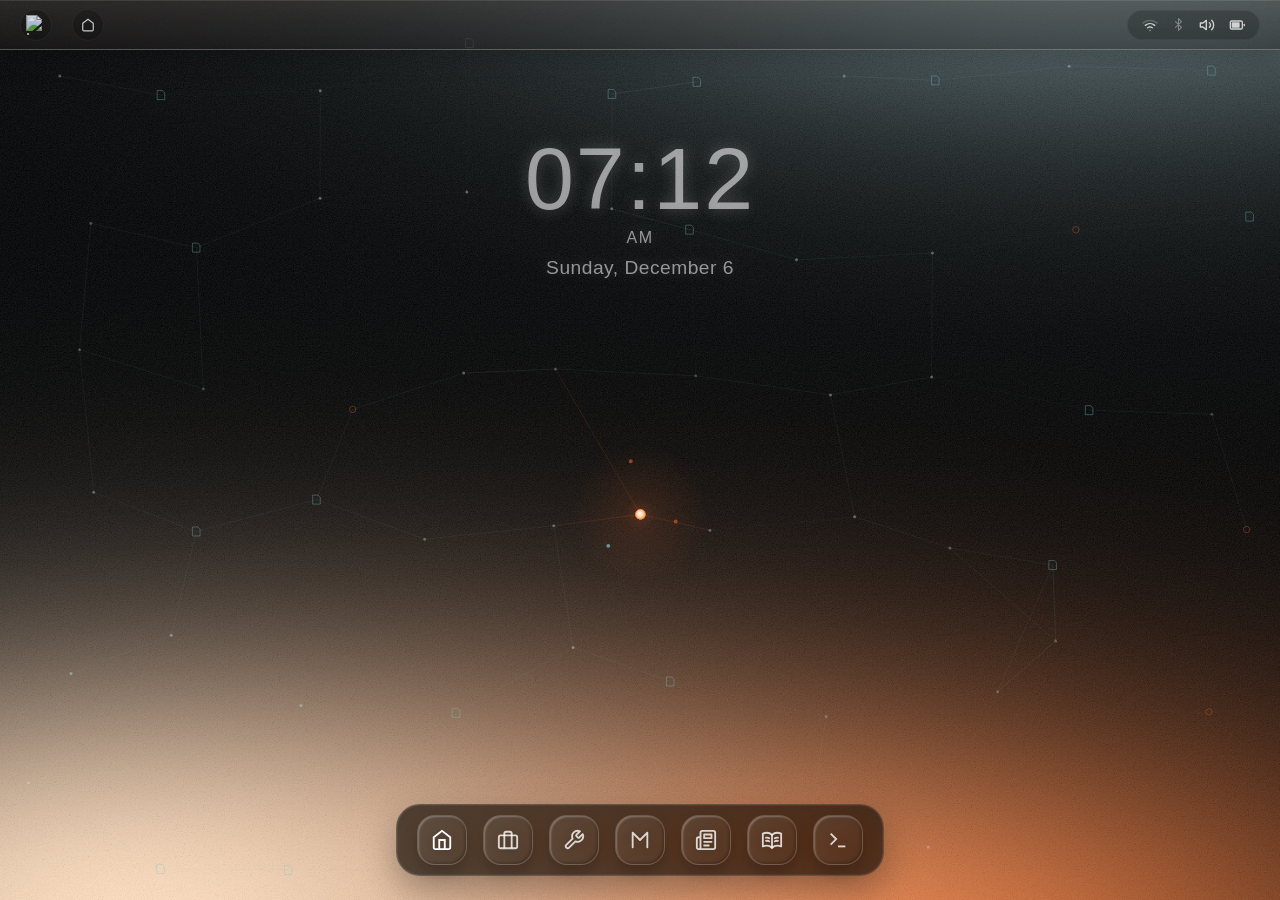
==== commit cc0687bb: "Add Classroom to the portfolio dock" ====
--- a/index.html
+++ b/index.html
@@ -13,7 +13,7 @@
   <link href="https://fonts.googleapis.com/css2?family=Google+Sans:ital,wght@0,400;0,500;0,600;0,700;1,400&family=Fira+Code:wght@400&display=swap"
     rel="stylesheet">
 
-  <link rel="stylesheet" href="styles.css?v=6cc71b30619b">
+  <link rel="stylesheet" href="styles.css?v=ed904c7ed6ee">
 </head>
 
 <body>
@@ -1414,6 +1414,15 @@
           <path d="M10 6h8v4h-8V6Z"></path>
         </svg>
       </div>
+      <a class="sidebar-item dock-item-hidden hover-btn classroom-launch" href="https://classroom.cyberamo.work/"
+        target="_blank" rel="noopener noreferrer" aria-label="Classroom (opens in a new tab)" title="Classroom">
+        <span class="dock-tooltip" aria-hidden="true">Classroom</span>
+        <svg width="22" height="22" viewBox="0 0 24 24" fill="none" stroke="currentColor" stroke-width="2"
+          stroke-linecap="round" stroke-linejoin="round" aria-hidden="true" focusable="false">
+          <path d="M12 6.5C9.6 4.1 6 3.5 2 5v14c4-1.5 7.6-.9 10 1.5 2.4-2.4 6-3 10-1.5V5c-4-1.5-7.6-.9-10 1.5z" />
+          <path d="M12 6.5v14M5.5 9.5c1.5-.3 2.7-.1 3.5.5m-3.5 3c1.5-.3 2.7-.1 3.5.5m6-3.5c.8-.6 2-.8 3.5-.5m-3.5 4c.8-.6 2-.8 3.5-.5" />
+        </svg>
+      </a>
       <div class="sidebar-item dock-item-hidden hover-btn" data-view="terminal" title="Terminal">
         <span class="dock-tooltip">Terminal</span>
         <svg width="22" height="22" viewBox="0 0 24 24" fill="none" stroke="currentColor" stroke-width="2">
@@ -1425,7 +1434,7 @@
   </div>
 
   <script src="career-bg.js"></script>
-  <script src="script.js?v=46a288166838"></script>
+  <script src="script.js?v=340f0710add4"></script>
 </body>
 
 </html>
--- a/styles.css
+++ b/styles.css
@@ -379,6 +379,15 @@
       outline: none;
     }
 
+    .classroom-launch {
+      text-decoration: none;
+    }
+
+    .sidebar-item.classroom-launch:focus-visible {
+      outline: 2px solid var(--color-link);
+      outline-offset: 3px;
+    }
+
     /* Dock Icon Tooltip Label */
     .dock-tooltip {
       position: absolute;
@@ -1763,6 +1772,7 @@
 
       /* Mobile Dock Styling */
       .sidebar {
+        width: max-content;
         padding: 8px 16px;
         bottom: calc(16px + env(safe-area-inset-bottom, 0px));
         gap: clamp(6px, 2.8vw, 12px);
@@ -1773,6 +1783,8 @@
         width: 44px;
         height: 44px;
         border-radius: 16px;
+        min-width: 0;
+        flex-shrink: 1;
       }
 
       .resource-hero-grid {
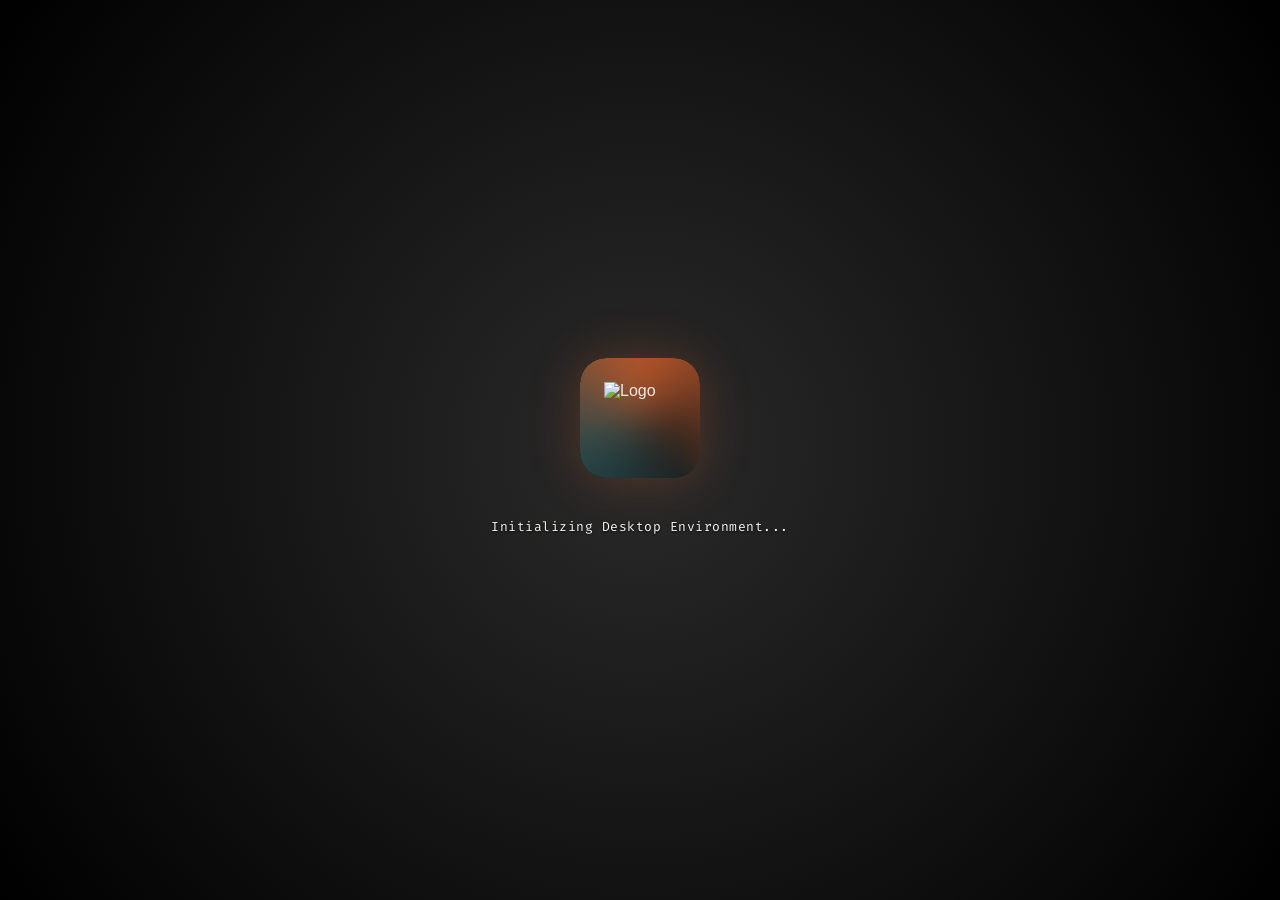
==== commit 6cb3eb37: "Open lecture notebooks in Classroom" ====
--- a/index.html
+++ b/index.html
@@ -399,21 +399,21 @@
               </div>
 
               <div class="article-item glass-item"
-                onclick="window.open('https://cyberamo.work/labs-research-and-ctf/lecture-notes/linux-fundamentals/', '_blank')">
+                onclick="window.open('https://classroom.cyberamo.work/notebooks/linux-fundamentals/', '_blank')">
                 <div class="art-thumb">🐧</div>
                 <div class="art-info">
                   <div class="art-title">Linux Fundamentals</div>
-                  <div class="art-meta">Mar 03, 2023 • labs-research-and-ctf/lecture-notes/linux-fundamentals</div>
-                </div>
-                <div class="art-arrow">→</div>
-              </div>
-
-              <div class="article-item glass-item"
-                onclick="window.open('https://cyberamo.work/labs-research-and-ctf/lecture-notes/networking-fundamentals/', '_blank')">
+                  <div class="art-meta">Mar 03, 2023 • Classroom</div>
+                </div>
+                <div class="art-arrow">→</div>
+              </div>
+
+              <div class="article-item glass-item"
+                onclick="window.open('https://classroom.cyberamo.work/notebooks/networking-fundamentals/', '_blank')">
                 <div class="art-thumb">📄</div>
                 <div class="art-info">
                   <div class="art-title">Networking Fundamentals</div>
-                  <div class="art-meta">Feb 14, 2023 • labs-research-and-ctf/lecture-notes/networking-fundamentals</div>
+                  <div class="art-meta">Feb 14, 2023 • Classroom</div>
                 </div>
                 <div class="art-arrow">→</div>
               </div>
@@ -483,21 +483,21 @@
                 <div class="art-arrow">→</div>
               </div>
               <div class="article-item glass-item"
-                onclick="window.open('https://cyberamo.work/labs-research-and-ctf/lecture-notes/linux-fundamentals/', '_blank')">
+                onclick="window.open('https://classroom.cyberamo.work/notebooks/linux-fundamentals/', '_blank')">
                 <div class="art-thumb">🐧</div>
                 <div class="art-info">
                   <div class="art-title">Linux Fundamentals</div>
-                  <div class="art-meta">Mar 03, 2023 • labs-research-and-ctf/lecture-notes/linux-fundamentals</div>
-                </div>
-                <div class="art-arrow">→</div>
-              </div>
-
-              <div class="article-item glass-item"
-                onclick="window.open('https://cyberamo.work/labs-research-and-ctf/lecture-notes/networking-fundamentals/', '_blank')">
+                  <div class="art-meta">Mar 03, 2023 • Classroom</div>
+                </div>
+                <div class="art-arrow">→</div>
+              </div>
+
+              <div class="article-item glass-item"
+                onclick="window.open('https://classroom.cyberamo.work/notebooks/networking-fundamentals/', '_blank')">
                 <div class="art-thumb">📄</div>
                 <div class="art-info">
                   <div class="art-title">Networking Fundamentals</div>
-                  <div class="art-meta">Feb 14, 2023 • labs-research-and-ctf/lecture-notes/networking-fundamentals</div>
+                  <div class="art-meta">Feb 14, 2023 • Classroom</div>
                 </div>
                 <div class="art-arrow">→</div>
               </div>
@@ -551,21 +551,21 @@
                 <div class="art-arrow">→</div>
               </div>
               <div class="article-item glass-item"
-                onclick="window.open('https://cyberamo.work/labs-research-and-ctf/lecture-notes/linux-fundamentals/', '_blank')">
+                onclick="window.open('https://classroom.cyberamo.work/notebooks/linux-fundamentals/', '_blank')">
                 <div class="art-thumb">🐧</div>
                 <div class="art-info">
                   <div class="art-title">Linux Fundamentals</div>
-                  <div class="art-meta">Mar 03, 2023 • labs-research-and-ctf/lecture-notes/linux-fundamentals</div>
-                </div>
-                <div class="art-arrow">→</div>
-              </div>
-
-              <div class="article-item glass-item"
-                onclick="window.open('https://cyberamo.work/labs-research-and-ctf/lecture-notes/networking-fundamentals/', '_blank')">
+                  <div class="art-meta">Mar 03, 2023 • Classroom</div>
+                </div>
+                <div class="art-arrow">→</div>
+              </div>
+
+              <div class="article-item glass-item"
+                onclick="window.open('https://classroom.cyberamo.work/notebooks/networking-fundamentals/', '_blank')">
                 <div class="art-thumb">📄</div>
                 <div class="art-info">
                   <div class="art-title">Networking Fundamentals</div>
-                  <div class="art-meta">Feb 14, 2023 • labs-research-and-ctf/lecture-notes/networking-fundamentals</div>
+                  <div class="art-meta">Feb 14, 2023 • Classroom</div>
                 </div>
                 <div class="art-arrow">→</div>
               </div>
@@ -597,7 +597,7 @@
           <div class="card-content">
             <div class="resource-hero-grid" style="grid-template-columns: repeat(2, 1fr);">
               <div class="resource-hero-card glass-item"
-                onclick="window.open('https://cyberamo.work/labs-research-and-ctf/lecture-notes/networking-fundamentals/', '_blank')">
+                onclick="window.open('https://classroom.cyberamo.work/notebooks/networking-fundamentals/', '_blank')">
                 <div class="res-icon">📡</div>
                 <div class="res-title">Networking Fundamentals</div>
                 <div class="res-desc">
@@ -606,7 +606,7 @@
               </div>
 
               <div class="resource-hero-card glass-item"
-                onclick="window.open('https://cyberamo.work/labs-research-and-ctf/lecture-notes/linux-fundamentals/', '_blank')">
+                onclick="window.open('https://classroom.cyberamo.work/notebooks/linux-fundamentals/', '_blank')">
                 <div class="res-icon">🐧</div>
                 <div class="res-title">Linux Fundamentals</div>
                 <div class="res-desc">
@@ -628,21 +628,21 @@
                 <div class="art-arrow">→</div>
               </div>
               <div class="article-item glass-item"
-                onclick="window.open('https://cyberamo.work/labs-research-and-ctf/lecture-notes/linux-fundamentals/', '_blank')">
+                onclick="window.open('https://classroom.cyberamo.work/notebooks/linux-fundamentals/', '_blank')">
                 <div class="art-thumb">🐧</div>
                 <div class="art-info">
                   <div class="art-title">Linux Fundamentals</div>
-                  <div class="art-meta">Mar 03, 2023 • labs-research-and-ctf/lecture-notes/linux-fundamentals</div>
-                </div>
-                <div class="art-arrow">→</div>
-              </div>
-
-              <div class="article-item glass-item"
-                onclick="window.open('https://cyberamo.work/labs-research-and-ctf/lecture-notes/networking-fundamentals/', '_blank')">
+                  <div class="art-meta">Mar 03, 2023 • Classroom</div>
+                </div>
+                <div class="art-arrow">→</div>
+              </div>
+
+              <div class="article-item glass-item"
+                onclick="window.open('https://classroom.cyberamo.work/notebooks/networking-fundamentals/', '_blank')">
                 <div class="art-thumb">📄</div>
                 <div class="art-info">
                   <div class="art-title">Networking Fundamentals</div>
-                  <div class="art-meta">Feb 14, 2023 • labs-research-and-ctf/lecture-notes/networking-fundamentals</div>
+                  <div class="art-meta">Feb 14, 2023 • Classroom</div>
                 </div>
                 <div class="art-arrow">→</div>
               </div>
@@ -703,21 +703,21 @@
                 <div class="art-arrow">→</div>
               </div>
               <div class="article-item glass-item"
-                onclick="window.open('https://cyberamo.work/labs-research-and-ctf/lecture-notes/linux-fundamentals/', '_blank')">
+                onclick="window.open('https://classroom.cyberamo.work/notebooks/linux-fundamentals/', '_blank')">
                 <div class="art-thumb">🐧</div>
                 <div class="art-info">
                   <div class="art-title">Linux Fundamentals</div>
-                  <div class="art-meta">Mar 03, 2023 • labs-research-and-ctf/lecture-notes/linux-fundamentals</div>
-                </div>
-                <div class="art-arrow">→</div>
-              </div>
-
-              <div class="article-item glass-item"
-                onclick="window.open('https://cyberamo.work/labs-research-and-ctf/lecture-notes/networking-fundamentals/', '_blank')">
+                  <div class="art-meta">Mar 03, 2023 • Classroom</div>
+                </div>
+                <div class="art-arrow">→</div>
+              </div>
+
+              <div class="article-item glass-item"
+                onclick="window.open('https://classroom.cyberamo.work/notebooks/networking-fundamentals/', '_blank')">
                 <div class="art-thumb">📄</div>
                 <div class="art-info">
                   <div class="art-title">Networking Fundamentals</div>
-                  <div class="art-meta">Feb 14, 2023 • labs-research-and-ctf/lecture-notes/networking-fundamentals</div>
+                  <div class="art-meta">Feb 14, 2023 • Classroom</div>
                 </div>
                 <div class="art-arrow">→</div>
               </div>
@@ -851,21 +851,21 @@
                 <div class="art-arrow">→</div>
               </div>
               <div class="article-item glass-item"
-                onclick="window.open('https://cyberamo.work/labs-research-and-ctf/lecture-notes/linux-fundamentals/', '_blank')">
+                onclick="window.open('https://classroom.cyberamo.work/notebooks/linux-fundamentals/', '_blank')">
                 <div class="art-thumb">🐧</div>
                 <div class="art-info">
                   <div class="art-title">Linux Fundamentals</div>
-                  <div class="art-meta">Mar 03, 2023 • labs-research-and-ctf/lecture-notes/linux-fundamentals</div>
-                </div>
-                <div class="art-arrow">→</div>
-              </div>
-
-              <div class="article-item glass-item"
-                onclick="window.open('https://cyberamo.work/labs-research-and-ctf/lecture-notes/networking-fundamentals/', '_blank')">
+                  <div class="art-meta">Mar 03, 2023 • Classroom</div>
+                </div>
+                <div class="art-arrow">→</div>
+              </div>
+
+              <div class="article-item glass-item"
+                onclick="window.open('https://classroom.cyberamo.work/notebooks/networking-fundamentals/', '_blank')">
                 <div class="art-thumb">📄</div>
                 <div class="art-info">
                   <div class="art-title">Networking Fundamentals</div>
-                  <div class="art-meta">Feb 14, 2023 • labs-research-and-ctf/lecture-notes/networking-fundamentals</div>
+                  <div class="art-meta">Feb 14, 2023 • Classroom</div>
                 </div>
                 <div class="art-arrow">→</div>
               </div>
